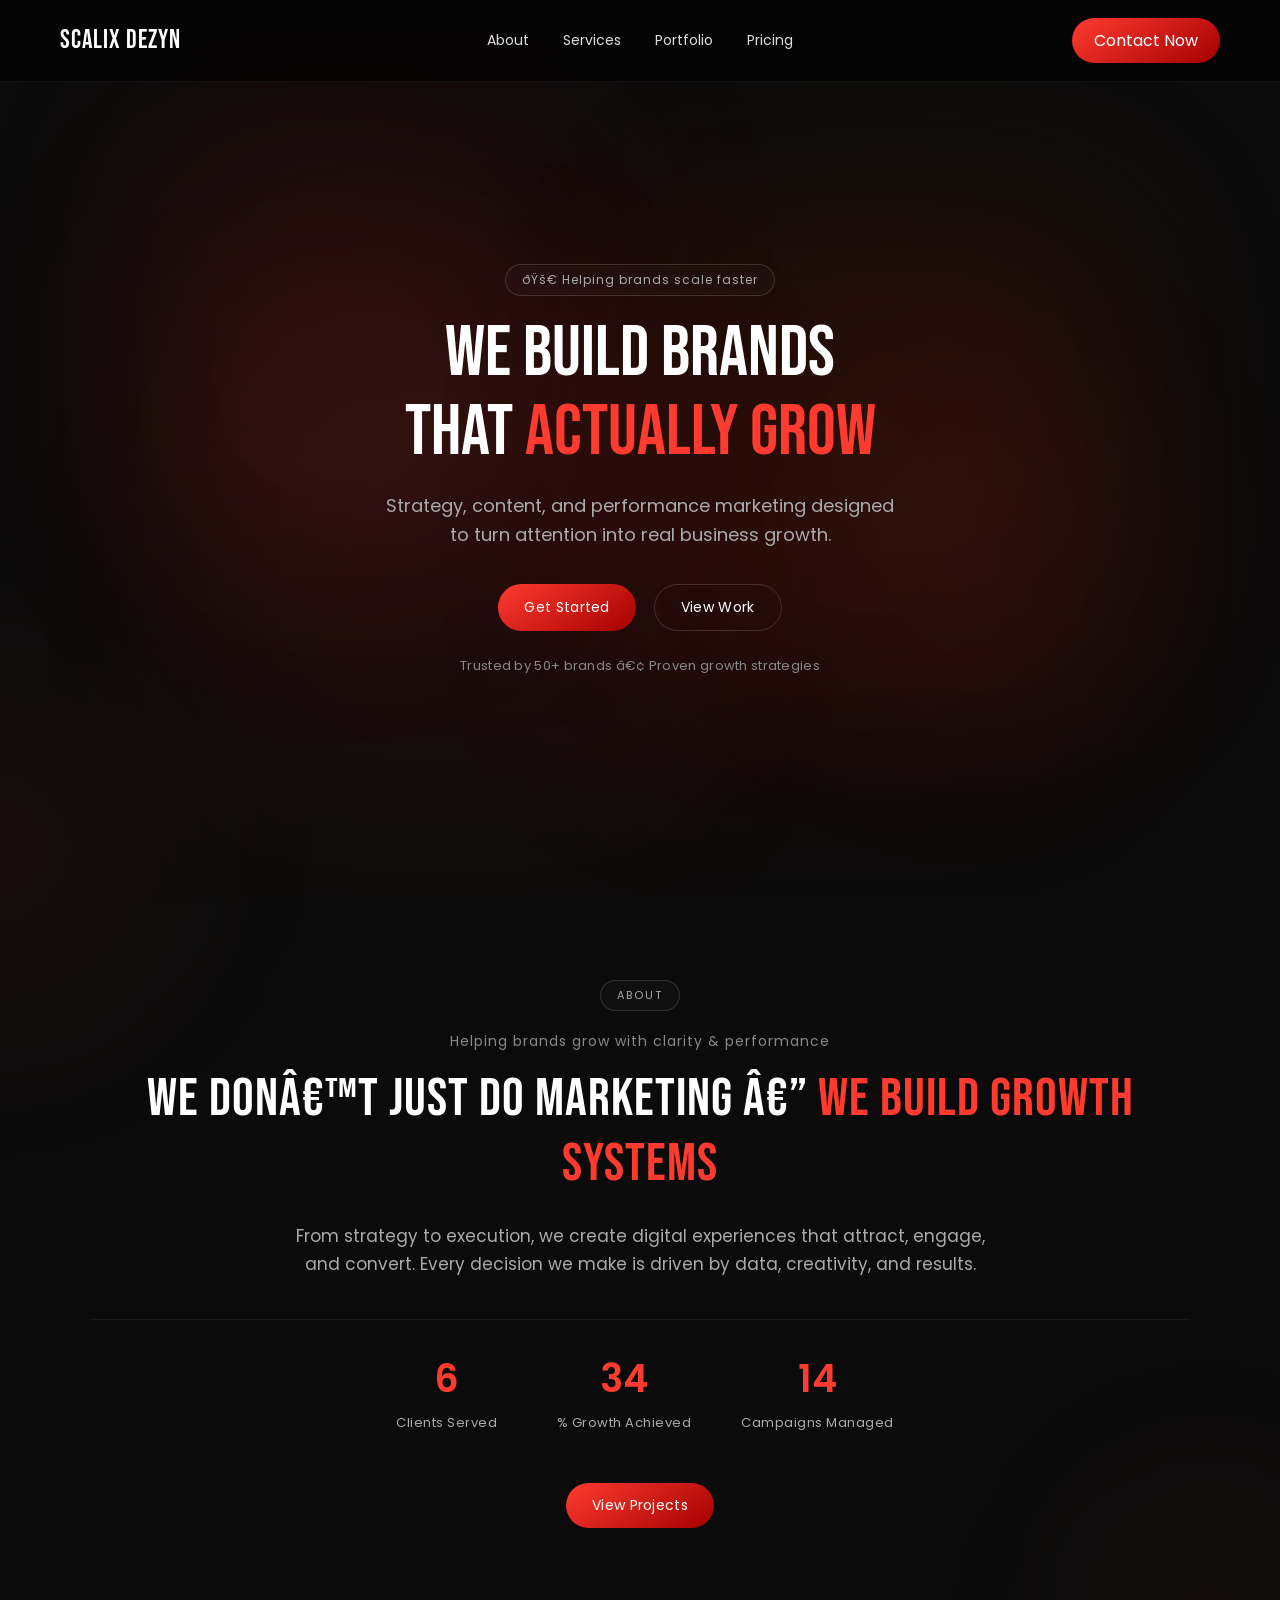
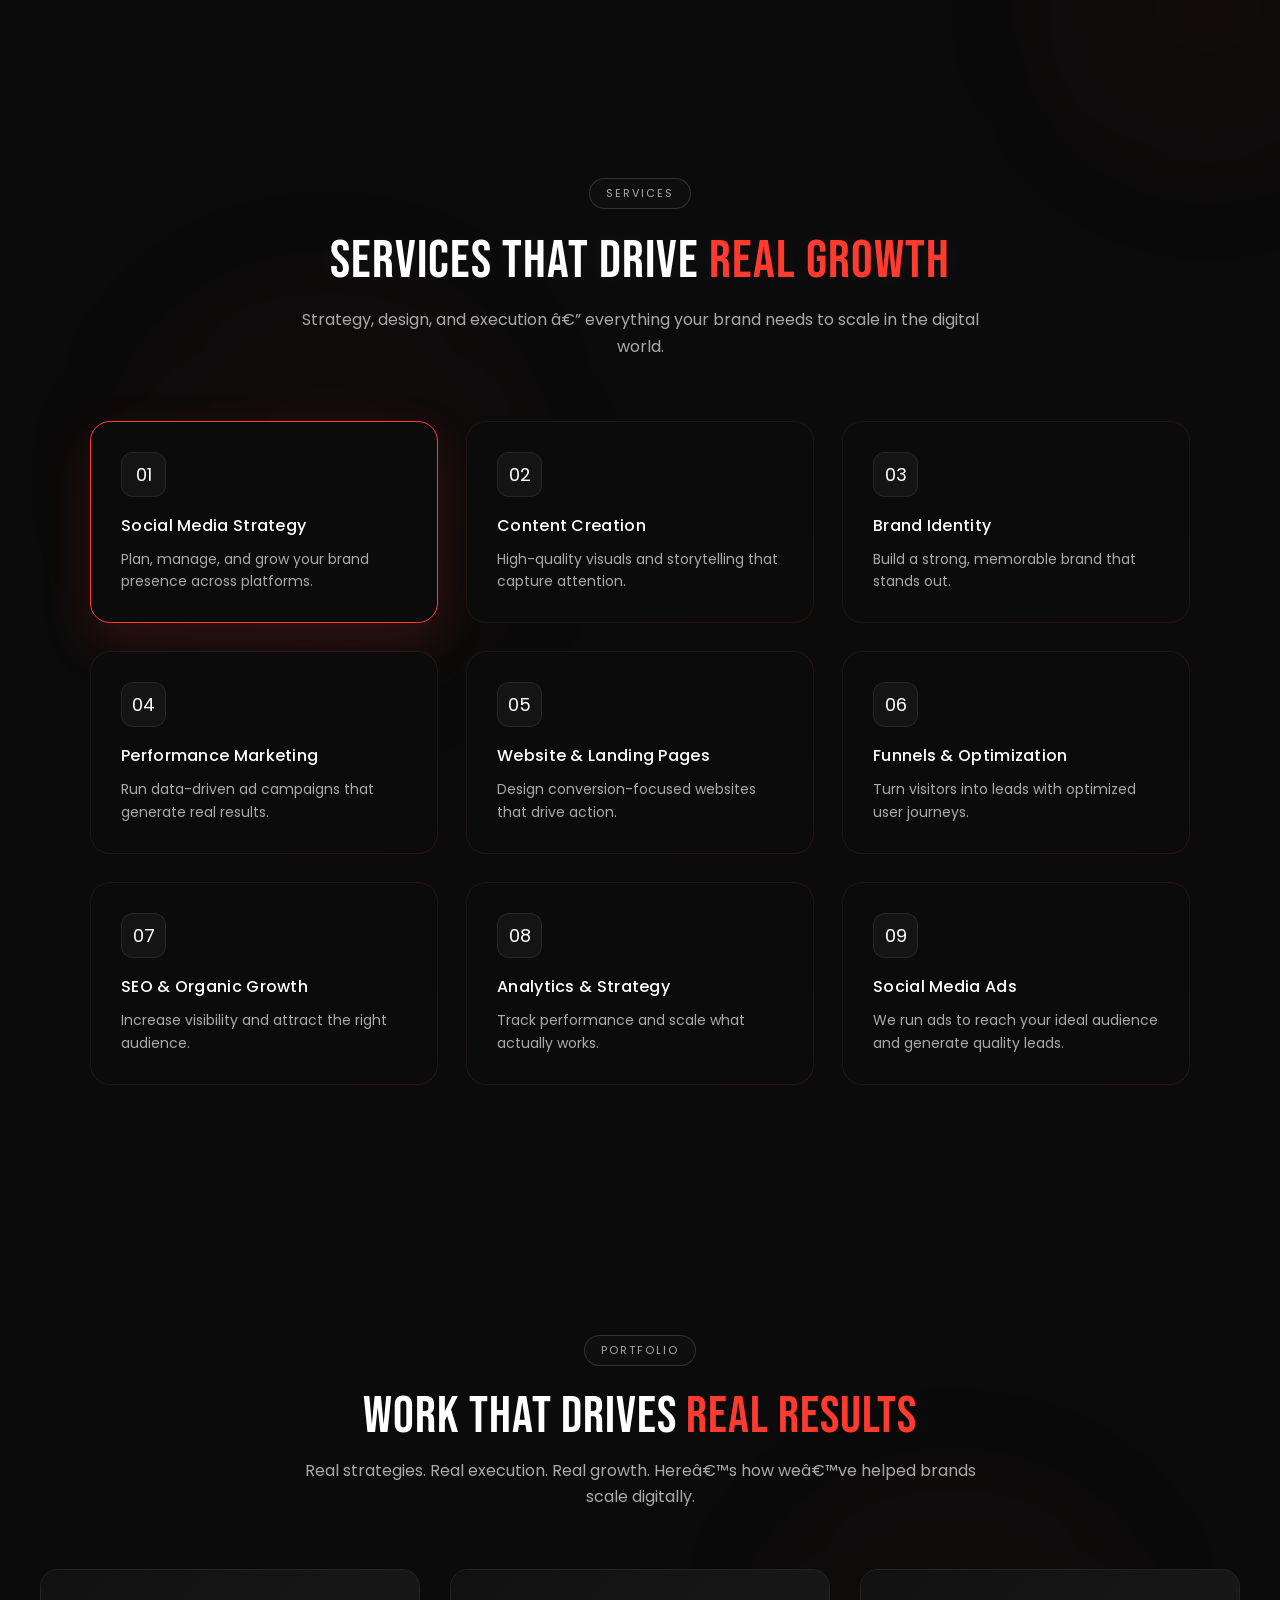
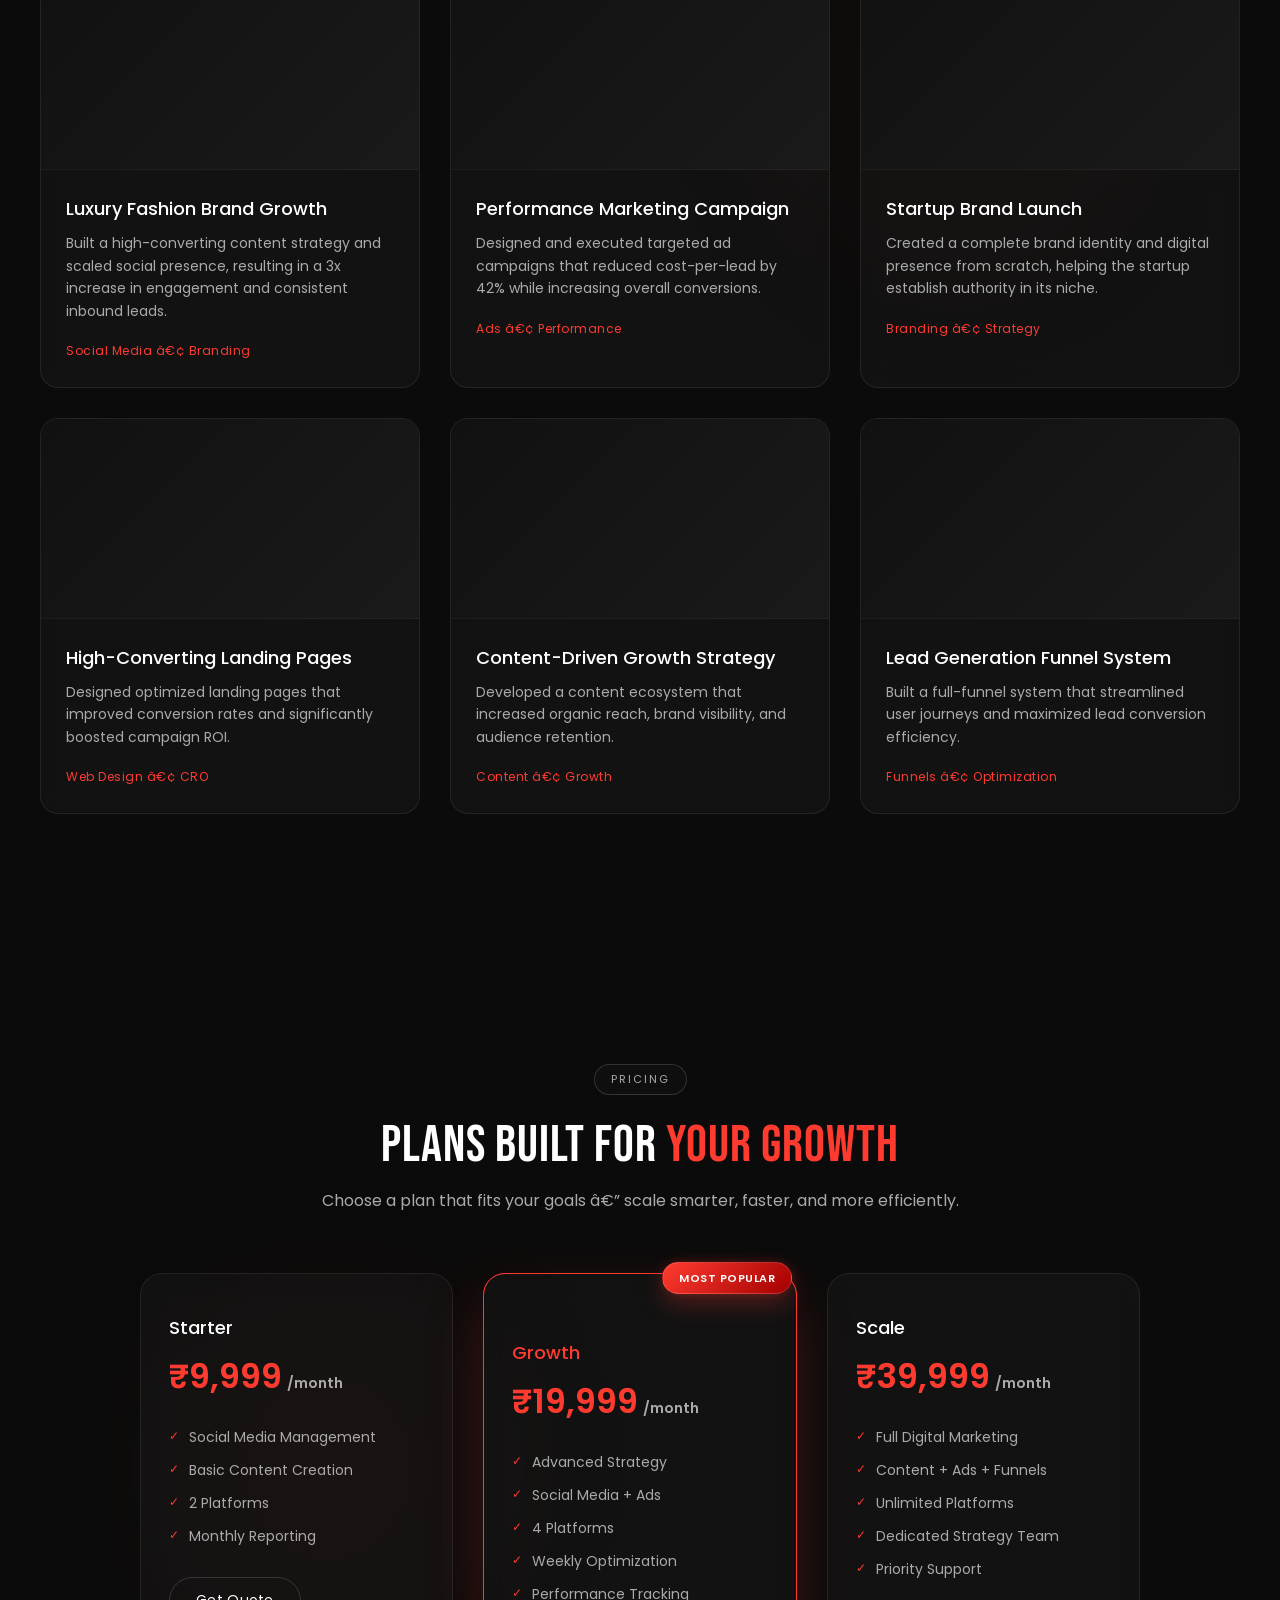
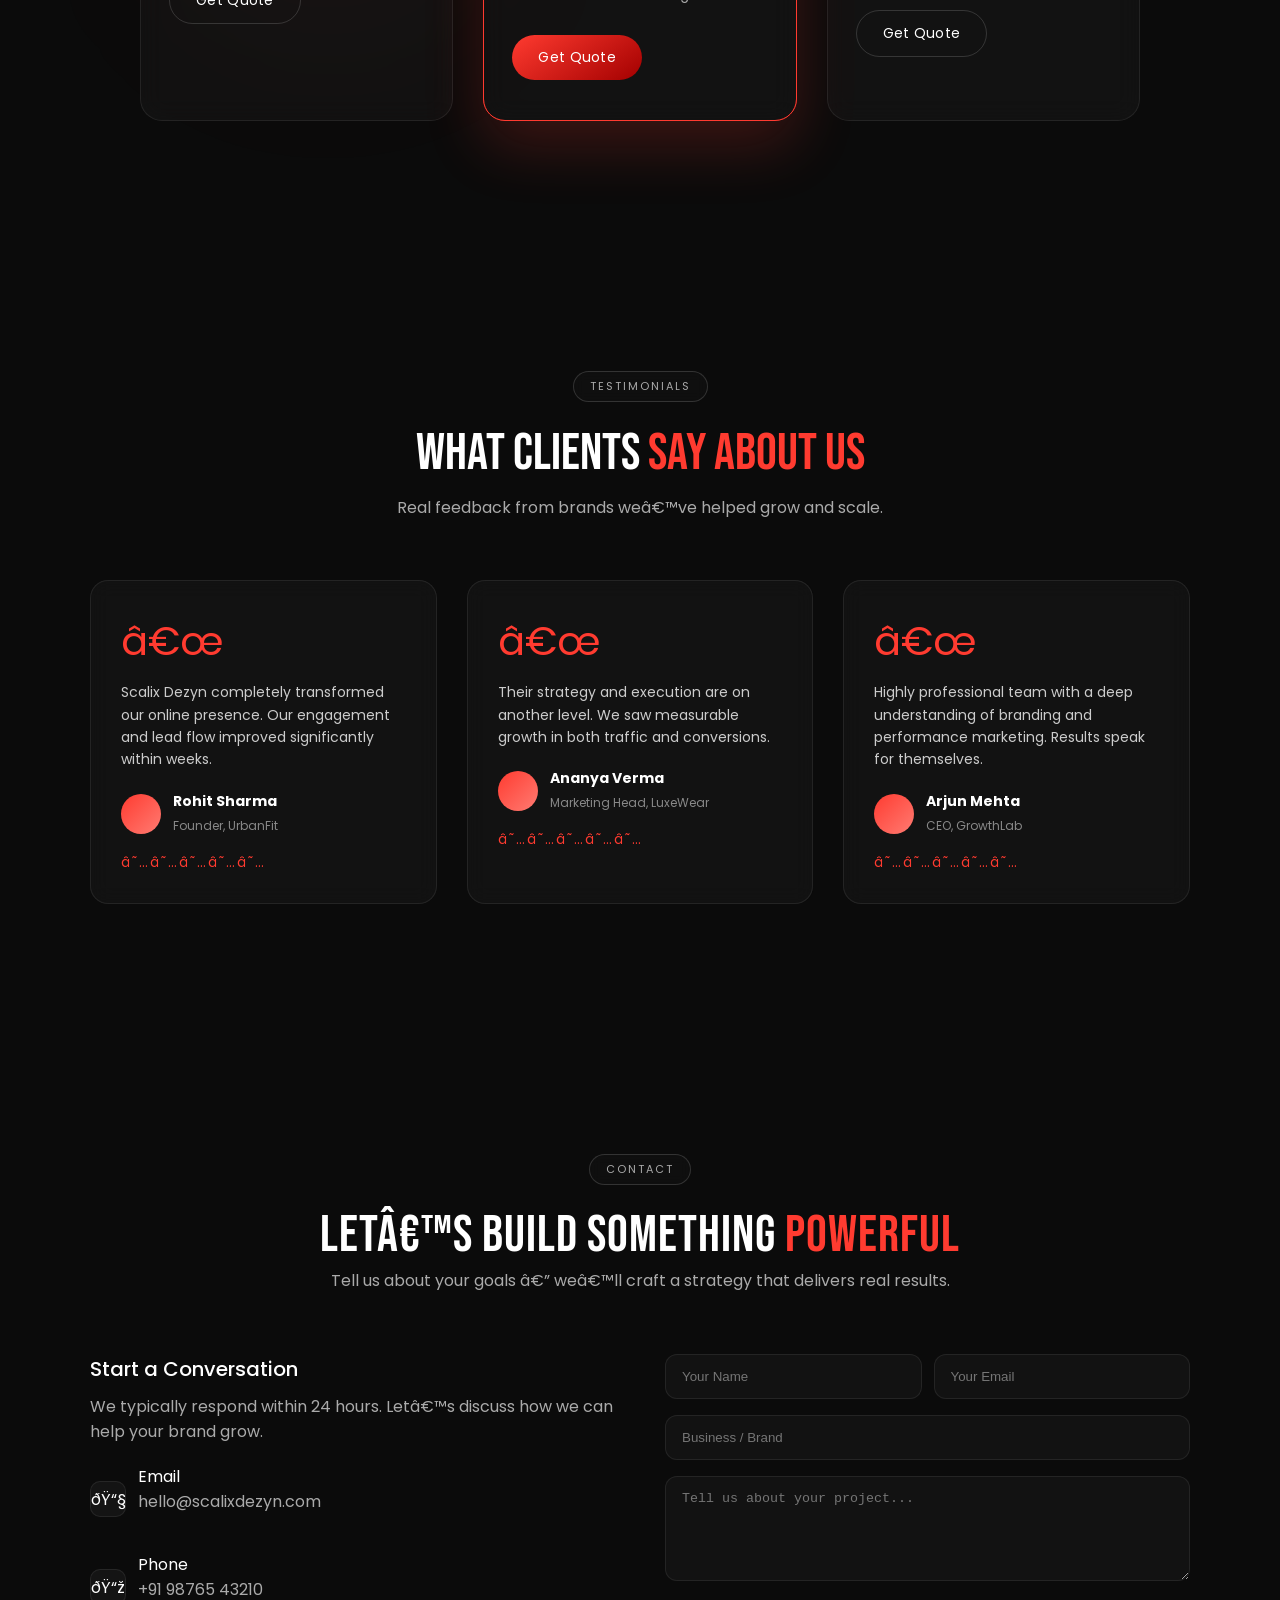
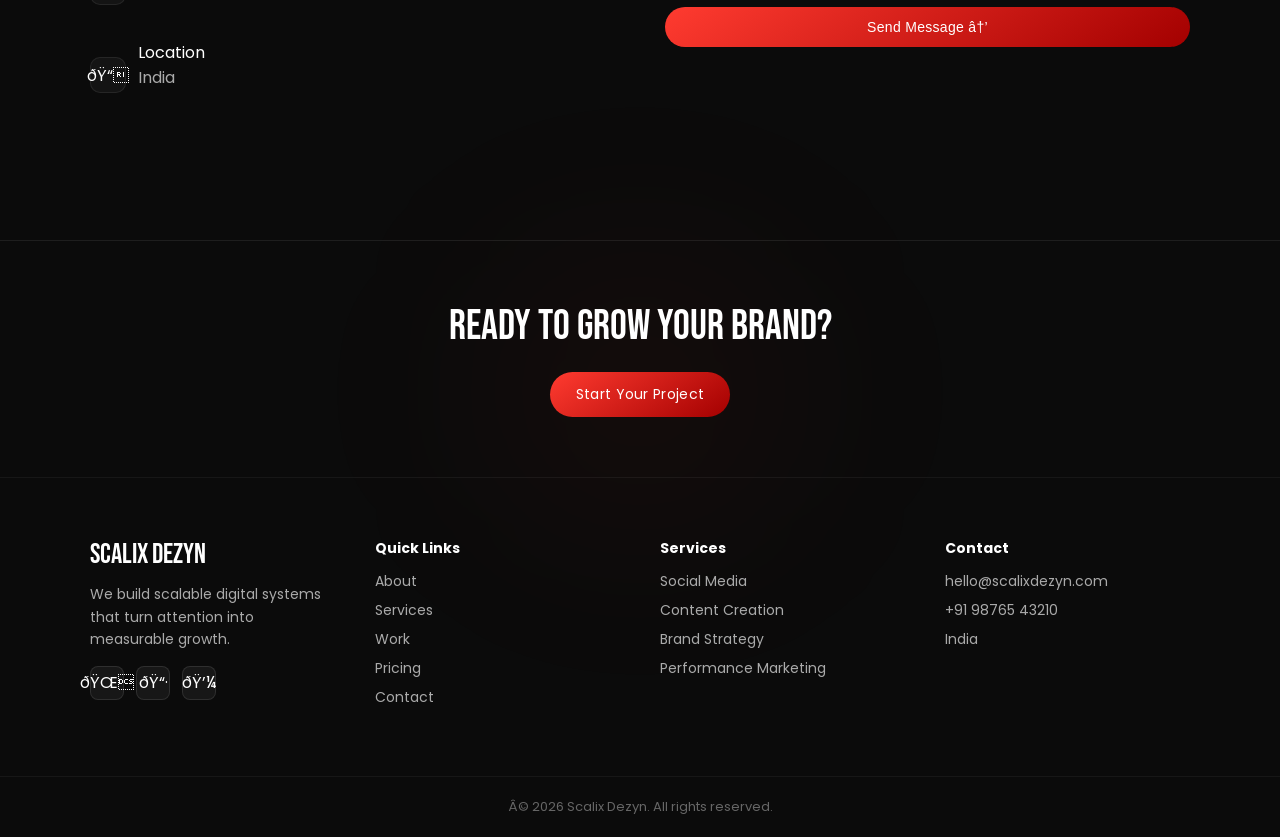
==== index.html @ 0f5ca6de "Add files via upload" ====
﻿<!DOCTYPE html>
<html>
<head>
 <meta charset="utf-8">
 <meta name="viewport" content="width=device-width, initial-scale=1">
 <link rel="stylesheet" type="text/css" href="css/style.css">
 <link rel="stylesheet" type="text/css" href="css/navbar.css">
 <link rel="stylesheet" type="text/css" href="css/hero.css">
 <link rel="stylesheet" type="text/css" href="css/about.css">
 <link rel="stylesheet" type="text/css" href="css/services.css">
 <link rel="stylesheet" type="text/css" href="css/portfolio.css">
 <link rel="stylesheet" type="text/css" href="css/pricing.css">
 <link rel="stylesheet" type="text/css" href="css/testimonial.css">
 <link rel="stylesheet" type="text/css" href="css/contact.css">
 <link rel="stylesheet" type="text/css" href="css/footer.css">
 <link rel="stylesheet" type="text/css" href="css/common.css">

 <link href="https://fonts.googleapis.com/css2?family=Bebas+Neue&family=Poppins:wght@300;500&display=swap" rel="stylesheet">  
 <title>Scalix Dezyn</title>
</head>

<script defer src="script.js"></script>
<body>

<!-- GLOBAL GLOW -->
<div class="bg-glow">
 <span></span>
 <span></span>
 <span></span>
 <span></span>
</div>

<!-- NAVBAR -->
<header class="navbar">
 <div class="logo"><a href="#home" class="logo">Scalix Dezyn</a></div>

 <nav class="nav-center">
  <a href="#about">About</a>
  <a href="#services">Services</a>
  <a href="#portfolio">Portfolio</a>
  <a href="#pricing">Pricing</a>
</nav>

<div class="nav-right">
  <a href="#contact" class="nav-btn">Contact Now</a>
  <div class="menu-toggle">
    <span></span>
    <span></span>
    <span></span>
  </div>
</div>
</header>

<!-- HERO-->
<section id="home" class="hero">

  <div class="hero-content">

    <!-- TOP LABEL -->
    <p class="hero-label">ðŸš€ Helping brands scale faster</p>

    <!-- MAIN HEADING -->
    <h1 class="reveal">
      We build brands <br>
      that <span class="highlight">actually grow</span>
    </h1>

    <!-- SUBTEXT -->
    <p class="hero-subtext reveal delay-1">
      Strategy, content, and performance marketing designed to turn
      attention into real business growth.
    </p>

    <!-- BUTTONS -->
    <div class="hero-buttons reveal delay-2">
      <a href="#contact" class="btn primary">Get Started</a>
      <a href="#portfolio" class="btn secondary">View Work</a>
    </div>

    <!-- TRUST LINE -->
    <div class="hero-trust reveal delay-3">
      Trusted by 50+ brands â€¢ Proven growth strategies
    </div>

  </div>

</section>

<!-- ABOUT -->
<section id="about" class="about">
  <div class="about-container">
    <p class="about-label reveal">ABOUT</p>
    <p class="about-tag reveal">Helping brands grow with clarity & performance</p>

    <h2 class="about-quote reveal">
      We donâ€™t just do marketing â€”  
      <span class="highlight">we build growth systems</span>
    </h2>

    <p class="about-subtext reveal delay-1">
      From strategy to execution, we create digital experiences that attract, engage, 
      and convert. Every decision we make is driven by data, creativity, and results.
    </p>

    <!-- STATS -->
    <div class="about-stats reveal delay-2">

      <div class="stat">
        <h3 class="counter" data-target="50">0</h3>
        <p>Clients Served</p>
      </div>

      <div class="stat">
        <h3 class="counter" data-target="300">0</h3>
        <p>% Growth Achieved</p>
      </div>

      <div class="stat">
        <h3 class="counter" data-target="120">0</h3>
        <p>Campaigns Managed</p>
      </div>

    </div>

    <a href="#contact" class="btn primary reveal delay-3">
      View Projects
    </a>

  </div>
</section>

<!-- SERVICES -->
<section id="services" class="services">

  <!-- LABEL -->
  <p class="services-label reveal">SERVICES</p>

  <!-- HEADER -->
  <div class="services-header reveal">
    <h2>
      Services that drive <span class="highlight">real growth</span>
    </h2>
    <p class="services-subtext">
      Strategy, design, and execution â€” everything your brand needs to scale in the digital world.
    </p>
  </div>

  <!-- SERVICES GRID -->
  <div class="services-container">

    <!-- CARD 1 -->
    <a href="sm_strategy.html" class="service-card reveal featured">
      <div class="service-icon">01</div>
      <h3>Social Media Strategy</h3>
      <p>Plan, manage, and grow your brand presence across platforms.</p>
    </a>

    <!-- CARD 2 -->
    <a href="content_creation.html" class="service-card reveal delay-1">
      <div class="service-icon">02</div>
      <h3>Content Creation</h3>
      <p>High-quality visuals and storytelling that capture attention.</p>
    </a>

    <!-- CARD 3 -->
    <a href="brand_identity.html" class="service-card reveal delay-2">
      <div class="service-icon">03</div>
      <h3>Brand Identity</h3>
      <p>Build a strong, memorable brand that stands out.</p>
    </a>

    <!-- CARD 4 -->
    <a href="performance_marketing.html" class="service-card reveal">
      <div class="service-icon">04</div>
      <h3>Performance Marketing</h3>
      <p>Run data-driven ad campaigns that generate real results.</p>
    </a>

    <!-- CARD 5 -->
    <a href="website_landing_pages.html" class="service-card reveal delay-1">
      <div class="service-icon">05</div>
      <h3>Website & Landing Pages</h3>
      <p>Design conversion-focused websites that drive action.</p>
    </a>

    <!-- CARD 6 -->
    <a href="funnels_optimization.html" class="service-card reveal delay-2">
      <div class="service-icon">06</div>
      <h3>Funnels & Optimization</h3>
      <p>Turn visitors into leads with optimized user journeys.</p>
    </a>

    <!-- CARD 7 -->
    <a href="seo_organic_growth.html" class="service-card reveal">
      <div class="service-icon">07</div>
      <h3>SEO & Organic Growth</h3>
      <p>Increase visibility and attract the right audience.</p>
    </a>

    <!-- CARD 8 -->
    <a href="analytics_strategy.html" class="service-card reveal delay-1">
      <div class="service-icon">08</div>
      <h3>Analytics & Strategy</h3>
      <p>Track performance and scale what actually works.</p>
    </a>

    <!-- CARD 9 -->
    <a href="social_media_ads.html" class="service-card reveal delay-2">
      <div class="service-icon">09</div>
      <h3>Social Media Ads</h3>
      <p>We run ads to reach your ideal audience and generate quality leads.</p>
    </a>

  </div>

</section>

<!-- PORTFOLIO / WORK -->
<section id="portfolio" class="portfolio">


 <!-- HEADER -->
 <p class="portfolio-label reveal">PORTFOLIO</p>

 <div class="portfolio-header reveal">
  <h2>
    Work that drives <span class="highlight">real results</span>
  </h2>
  <p class="portfolio-subtext">
    Real strategies. Real execution. Real growth.  
    Hereâ€™s how weâ€™ve helped brands scale digitally.
  </p>
</div>

<!-- PROJECTS -->
<div class="portfolio-container">

  <!-- PROJECT 1 -->
  <div class="portfolio-card reveal">
    <div class="portfolio-image"></div>
    <div class="portfolio-content">
      <h3>Luxury Fashion Brand Growth</h3>
      <p>
        Built a high-converting content strategy and scaled social presence,
        resulting in a 3x increase in engagement and consistent inbound leads.
      </p>
      <span class="portfolio-tag">Social Media â€¢ Branding</span>
    </div>
  </div>

  <!-- PROJECT 2 -->
  <div class="portfolio-card reveal">
    <div class="portfolio-image"></div>
    <div class="portfolio-content">
      <h3>Performance Marketing Campaign</h3>
      <p>
        Designed and executed targeted ad campaigns that reduced cost-per-lead
        by 42% while increasing overall conversions.
      </p>
      <span class="portfolio-tag">Ads â€¢ Performance</span>
    </div>
  </div>

  <!-- PROJECT 3 -->
  <div class="portfolio-card reveal">
    <div class="portfolio-image"></div>
    <div class="portfolio-content">
      <h3>Startup Brand Launch</h3>
      <p>
        Created a complete brand identity and digital presence from scratch,
        helping the startup establish authority in its niche.
      </p>
      <span class="portfolio-tag">Branding â€¢ Strategy</span>
    </div>
  </div>

  <!-- PROJECT 4 -->
  <div class="portfolio-card reveal">
    <div class="portfolio-image"></div>
    <div class="portfolio-content">
      <h3>High-Converting Landing Pages</h3>
      <p>
        Designed optimized landing pages that improved conversion rates
        and significantly boosted campaign ROI.
      </p>
      <span class="portfolio-tag">Web Design â€¢ CRO</span>
    </div>
  </div>

  <!-- PROJECT 5 -->
  <div class="portfolio-card reveal">
    <div class="portfolio-image"></div>
    <div class="portfolio-content">
      <h3>Content-Driven Growth Strategy</h3>
      <p>
        Developed a content ecosystem that increased organic reach,
        brand visibility, and audience retention.
      </p>
      <span class="portfolio-tag">Content â€¢ Growth</span>
    </div>
  </div>

  <!-- PROJECT 6 -->
  <div class="portfolio-card reveal">
    <div class="portfolio-image"></div>
    <div class="portfolio-content">
      <h3>Lead Generation Funnel System</h3>
      <p>
        Built a full-funnel system that streamlined user journeys
        and maximized lead conversion efficiency.
      </p>
      <span class="portfolio-tag">Funnels â€¢ Optimization</span>
    </div>
  </div>

</div>

</section>

<!-- PRICING -->
<section id="pricing" class="pricing">

  <!-- LABEL -->
  <p class="pricing-label reveal">PRICING</p>

  <!-- HEADER -->
  <div class="pricing-header reveal">
    <h2>
      Plans built for <span class="highlight">your growth</span>
    </h2>
    <p class="pricing-subtext">
      Choose a plan that fits your goals â€” scale smarter, faster, and more efficiently.
    </p>
  </div>

  <!-- PRICING CARDS -->
  <div class="pricing-container">

    <!-- STARTER -->
    <div class="pricing-card reveal">
      <h3>Starter</h3>
      <p class="price">₹9,999<span>/month</span></p>

      <ul class="features">
        <li>Social Media Management</li>
        <li>Basic Content Creation</li>
        <li>2 Platforms</li>
        <li>Monthly Reporting</li>
      </ul>

      <a href="quote_builder.html" class="btn secondary">Get Quote</a>
    </div>

    <!-- GROWTH (MAIN PLAN) -->
    <div class="pricing-card highlight reveal delay-1">
      <span class="badge">Most Popular</span>

      <h3>Growth</h3>
      <p class="price">₹19,999<span>/month</span></p>

      <ul class="features">
        <li>Advanced Strategy</li>
        <li>Social Media + Ads</li>
        <li>4 Platforms</li>
        <li>Weekly Optimization</li>
        <li>Performance Tracking</li>
      </ul>

      <a href="quote_builder.html" class="btn primary">Get Quote</a>
    </div>

    <!-- SCALE -->
    <div class="pricing-card reveal delay-1">
      <h3>Scale</h3>
      <p class="price">₹39,999<span>/month</span></p>

      <ul class="features">
        <li>Full Digital Marketing</li>
        <li>Content + Ads + Funnels</li>
        <li>Unlimited Platforms</li>
        <li>Dedicated Strategy Team</li>
        <li>Priority Support</li>
      </ul>

      <a href="quote_builder.html" class="btn secondary">Get Quote</a>
    </div>

  </div>

</section>


<!-- TESTIMONIALS -->
<section class="testimonials">

  <!-- LABEL -->
  <p class="testimonials-label reveal">TESTIMONIALS</p>

  <!-- HEADER -->
  <div class="testimonials-header reveal">
    <h2>
      What clients <span class="highlight">say about us</span>
    </h2>
    <p class="testimonials-subtext">
      Real feedback from brands weâ€™ve helped grow and scale.
    </p>
  </div>

  <!-- CARDS -->
  <div class="testimonials-container">

    <!-- CARD 1 -->
    <div class="testimonial-card reveal">
      <div class="quote">â€œ</div>

      <p class="testimonial-text">
        Scalix Dezyn completely transformed our online presence.
        Our engagement and lead flow improved significantly within weeks.
      </p>

      <div class="testimonial-footer">
        <div class="avatar"></div>
        <div>
          <h4>Rohit Sharma</h4>
          <span>Founder, UrbanFit</span>
        </div>
      </div>

      <div class="stars">â˜…â˜…â˜…â˜…â˜…</div>
    </div>

    <!-- CARD 2 -->
    <div class="testimonial-card reveal delay-1">
      <div class="quote">â€œ</div>

      <p class="testimonial-text">
        Their strategy and execution are on another level.
        We saw measurable growth in both traffic and conversions.
      </p>

      <div class="testimonial-footer">
        <div class="avatar"></div>
        <div>
          <h4>Ananya Verma</h4>
          <span>Marketing Head, LuxeWear</span>
        </div>
      </div>

      <div class="stars">â˜…â˜…â˜…â˜…â˜…</div>
    </div>

    <!-- CARD 3 -->
    <div class="testimonial-card reveal delay-2">
      <div class="quote">â€œ</div>

      <p class="testimonial-text">
        Highly professional team with a deep understanding of branding
        and performance marketing. Results speak for themselves.
      </p>

      <div class="testimonial-footer">
        <div class="avatar"></div>
        <div>
          <h4>Arjun Mehta</h4>
          <span>CEO, GrowthLab</span>
        </div>
      </div>

      <div class="stars">â˜…â˜…â˜…â˜…â˜…</div>
    </div>

  </div>

</section>


<!-- CONTACT -->
<section id="contact" class="contact">

  <!-- LABEL -->
  <p class="contact-label reveal">CONTACT</p>

  <!-- HEADER -->
  <div class="contact-header reveal">
    <h2>
      Letâ€™s build something <span class="highlight">powerful</span>
    </h2>
    <p class="contact-subtext">
      Tell us about your goals â€” weâ€™ll craft a strategy that delivers real results.
    </p>
  </div>

  <div class="contact-container">

    <!-- LEFT -->
    <div class="contact-info reveal">

      <h3>Start a Conversation</h3>

      <p>
        We typically respond within 24 hours. Letâ€™s discuss how we can help your brand grow.
      </p>

      <div class="contact-details">

        <div class="contact-item">
          <div class="contact-icon">ðŸ“§</div>
          <div>
            <span>Email</span>
            <p>hello@scalixdezyn.com</p>
          </div>
        </div>

        <div class="contact-item">
          <div class="contact-icon">ðŸ“ž</div>
          <div>
            <span>Phone</span>
            <p>+91 98765 43210</p>
          </div>
        </div>

        <div class="contact-item">
          <div class="contact-icon">ðŸ“</div>
          <div>
            <span>Location</span>
            <p>India</p>
          </div>
        </div>

      </div>

    </div>

    <!-- RIGHT FORM -->
    <form class="contact-form reveal delay-1">

      <div class="input-row">
        <input type="text" placeholder="Your Name" required>
        <input type="email" placeholder="Your Email" required>
      </div>

      <input type="text" placeholder="Business / Brand">

      <textarea placeholder="Tell us about your project..." rows="5"></textarea>

      <button type="submit" class="btn primary">
        Send Message â†’
      </button>

    </form>

  </div>

</section>



<!-- FOOTER -->
<footer class="footer">

  <!-- CTA STRIP -->
  <div class="footer-cta">
    <h2>Ready to grow your brand?</h2>
    <a href="#contact" class="btn primary">Start Your Project</a>
  </div>

  <div class="footer-container">

    <!-- BRAND -->
    <div class="footer-brand">
      <h3>Scalix Dezyn</h3>
      <p>
        We build scalable digital systems that turn attention into measurable growth.
      </p>

      <!-- SOCIAL -->
      <div class="footer-social">
        <a href="#">ðŸŒ</a>
        <a href="#">ðŸ“·</a>
        <a href="#">ðŸ’¼</a>
      </div>
    </div>

    <!-- LINKS -->
    <div class="footer-links">
      <h4>Quick Links</h4>
      <a href="#about">About</a>
      <a href="#services">Services</a>
      <a href="#portfolio">Work</a>
      <a href="#pricing">Pricing</a>
      <a href="#contact">Contact</a>
    </div>

    <!-- SERVICES -->
    <div class="footer-services">
      <h4>Services</h4>
      <p>Social Media</p>
      <p>Content Creation</p>
      <p>Brand Strategy</p>
      <p>Performance Marketing</p>
    </div>

    <!-- CONTACT -->
    <div class="footer-contact">
      <h4>Contact</h4>
      <p>hello@scalixdezyn.com</p>
      <p>+91 98765 43210</p>
      <p>India</p>
    </div>

  </div>

  <!-- BOTTOM -->
  <div class="footer-bottom">
    <p>Â© 2026 Scalix Dezyn. All rights reserved.</p>
  </div>

</footer>


</body>
</html>
---- css/style.css ----
/* ================= RESET ================= */
*{
  margin:0;
  padding:0;
  box-sizing:border-box;
}

html{
  scroll-behavior:smooth;
}

body{
  font-family:'Poppins',sans-serif;
  background:#0b0b0b;
  color:#fff;
  overflow-x:hidden;
}

/* ================= GLOBAL CONTAINER ================= */
.about-container,
.contact-container,
.why-container{
  max-width:1100px;
  margin:auto;
}

/* ================= GLOBAL LINKS ================= */
a{
  text-decoration:none;
  color:inherit;
}

/* ================= BUTTON SYSTEM ================= */
.btn{
  display:inline-flex;
  align-items:center;
  justify-content:center;

  padding:12px 26px;
  border-radius:30px;

  font-size:14px;
  letter-spacing:.3px;

  cursor:pointer;
  transition:.3s ease;

  text-decoration:none;
  border:none;
}

/* PRIMARY */
.btn.primary{
  background:linear-gradient(145deg,#ff3b30,#a30000);
  color:#fff;
}

.btn.primary:hover{
  transform:translateY(-3px);
  box-shadow:0 0 20px rgba(255,59,48,.4);
}

/* SECONDARY */
.btn.secondary{
  border:1px solid rgba(255,255,255,.15);
  color:#fff;
  background:transparent;
}

.btn.secondary:hover{
  border-color:#ff3b30;
  color:#ff3b30;
}

/* ================= SECTION SCROLL FIX ================= */
section{
  scroll-margin-top:100px; /* 🔥 FIX NAV OFFSET */
}

/* ================= GLOBAL HEADINGS ================= */
h1,h2,h3{
  font-weight:500;
}

.highlight{
  color:#ff3b30;
}

/* ================= REVEAL ================= */
.reveal{
  opacity:0;
  transform:translateY(40px);
  transition:.8s ease;
}

.reveal.active{
  opacity:1;
  transform:translateY(0);
}

/* STAGGER */
.reveal.delay-1{transition-delay:.2s}
.reveal.delay-2{transition-delay:.4s}
.reveal.delay-3{transition-delay:.6s}

/* ================= GLOBAL GLOW BACKGROUND ================= */
.bg-glow{
  position:fixed;
  inset:0;
  z-index:-1;
  pointer-events:none;
  overflow:hidden;
}

/* BLOBS */
.bg-glow span{
  position:absolute;
  width:500px;
  height:500px;

  background:#ff3b30;
  filter:blur(100px);
  opacity:0.06;

  animation:
    floatBlob linear infinite,
    morphBlob ease-in-out infinite;

  will-change:transform,border-radius;
}

/* COLORS */
.bg-glow span:nth-child(2){ background:#ff6a00; }
.bg-glow span:nth-child(3){ background:#ff3b30; }
.bg-glow span:nth-child(4){ background:#ff0000; }

/* SPEED */
.bg-glow span:nth-child(1){ animation-duration:40s,18s; }
.bg-glow span:nth-child(2){ animation-duration:55s,22s; }
.bg-glow span:nth-child(3){ animation-duration:65s,26s; }
.bg-glow span:nth-child(4){ animation-duration:75s,30s; }

/* POSITIONS */
.bg-glow span:nth-child(1){ top:10%; left:10%; }
.bg-glow span:nth-child(2){ top:20%; right:10%; }
.bg-glow span:nth-child(3){ bottom:10%; left:15%; }
.bg-glow span:nth-child(4){ bottom:15%; right:15%; }

/* ================= MOVEMENT ================= */
@keyframes floatBlob{
  0%{transform:translate(-20%,-10%) scale(1)}
  25%{transform:translate(60vw,-20vh) scale(1.2)}
  50%{transform:translate(80vw,60vh) scale(0.9)}
  75%{transform:translate(-30vw,70vh) scale(1.3)}
  100%{transform:translate(-20%,-10%) scale(1)}
}

/* ================= MORPH ================= */
@keyframes morphBlob{
  0%{border-radius:42% 58% 63% 37% / 40% 45% 55% 60%}
  25%{border-radius:58% 42% 35% 65% / 55% 30% 70% 45%}
  50%{border-radius:35% 65% 55% 45% / 30% 60% 40% 70%}
  75%{border-radius:60% 40% 45% 55% / 65% 35% 65% 35%}
  100%{border-radius:42% 58% 63% 37% / 40% 45% 55% 60%}
}
---- css/navbar.css ----
/* ================= NAVBAR ================= */
.navbar{
  position:fixed;
  top:0;
  width:100%;

  padding:18px 60px;

  display:grid;
  grid-template-columns:1fr auto 1fr;
  align-items:center;

  background:rgba(0,0,0,0.55);
  backdrop-filter:blur(14px);

  border-bottom:1px solid rgba(255,255,255,0.05);

  z-index:1000;
  transition:all .35s ease;
}

/* ================= SCROLLED ================= */
.navbar.scrolled{
  padding:12px 60px;

  background:rgba(0,0,0,0.85);
  backdrop-filter:blur(18px);

  border-bottom:1px solid rgba(255,255,255,0.08);

  box-shadow:0 10px 30px rgba(0,0,0,0.3);
}

/* ================= LOGO ================= */
.logo{
  font-family:'Bebas Neue',sans-serif;
  font-size:26px;
  color:#fff;
  letter-spacing:1px;

  transition:.3s;
}

.logo:hover{
  color:#ff3b30;
}

/* ================= NAV LINKS ================= */
.nav-center{
  display:flex;
  justify-content:center;
  gap:34px;
}

.nav-center a{
  position:relative;

  font-size:14px;
  color:#ddd;

  transition:.3s;
}

/* UNDERLINE EFFECT */
.nav-center a::after{
  content:"";
  position:absolute;
  left:0;
  bottom:-6px;

  width:0;
  height:2px;

  background:linear-gradient(90deg,#ff3b30,transparent);
  transition:.3s;
}

/* HOVER */
.nav-center a:hover{
  color:#fff;
  text-shadow:0 0 8px rgba(255,59,48,0.4);
}

.nav-center a:hover::after{
  width:100%;
}

/* ================= RIGHT SIDE ================= */
.nav-right{
  display:flex;
  justify-content:flex-end;
  align-items:center;
  gap:15px;
}

/* ================= CTA BUTTON ================= */
.nav-btn{
  padding:10px 22px;
  border-radius:30px;

  background:linear-gradient(145deg,#ff3b30,#a30000);
  color:#fff;

  position:relative;
  overflow:hidden;

  transition:.3s ease;
}

/* GLOW BACK */
.nav-btn::after{
  content:"";
  position:absolute;
  inset:0;

  background:radial-gradient(circle, rgba(255,59,48,0.4), transparent 70%);
  opacity:0;
  transition:.4s;
}

/* SHINE EFFECT */
.nav-btn::before{
  content:"";
  position:absolute;
  top:0;
  left:-75%;
  width:50%;
  height:100%;

  background:rgba(255,255,255,.25);
  transform:skewX(-25deg);
  transition:.5s;
}

.nav-btn:hover::before{
  left:125%;
}

.nav-btn:hover{
  transform:translateY(-2px);
}

.nav-btn:hover::after{
  opacity:.3;
}

/* ================= MENU TOGGLE ================= */
.menu-toggle{
  display:none;
  cursor:pointer;
  z-index:1200;
}

/* HAMBURGER LINES */
.menu-toggle span{
  display:block;
  width:22px;
  height:2px;
  background:#fff;
  margin:5px 0;
  transition:.3s;
}

.menu-toggle:hover span{
  background:#ff3b30;
}

/* ================= MOBILE ================= */
@media(max-width:768px){

  .navbar{
    padding:14px 20px;
    grid-template-columns:1fr auto;
  }

  .navbar.scrolled{
    padding:10px 20px;
  }

  .nav-center{
    position:absolute;
    top:65px;
    left:0;
    width:100%;

    display:flex;
    flex-direction:column;
    align-items:center;
    gap:22px;

    padding:30px 0;

    background:rgba(0,0,0,0.96);
    backdrop-filter:blur(16px);

    border-top:1px solid rgba(255,255,255,0.06);

    transform:translateY(-20px);
    opacity:0;
    pointer-events:none;

    transition:.35s ease;
  }

  .nav-center.active{
    transform:translateY(0);
    opacity:1;
    pointer-events:auto;
  }

  .nav-center a{
    font-size:15px;
  }

  .nav-btn{
    display:none;
  }

  .menu-toggle{
    display:block;
  }
}
---- css/hero.css ----
/* ================= HERO ================= */
.hero{
  position:relative;
  min-height:100vh;

  display:flex;
  align-items:center;
  justify-content:center;
  text-align:center;

  padding:140px 20px 100px;
  overflow:hidden;
}

/* MULTI LAYER GLOW */
.hero::before,
.hero::after{
  content:"";
  position:absolute;
  border-radius:50%;
  filter:blur(120px);
  z-index:0;
}

/* LEFT GLOW */
.hero::before{
  width:400px;
  height:400px;
  background:#ff3b30;
  opacity:.08;

  top:20%;
  left:10%;
}

/* RIGHT GLOW */
.hero::after{
  width:350px;
  height:350px;
  background:#ff3b30;
  opacity:.06;

  bottom:20%;
  right:10%;
}

/* CONTENT */
.hero-content{
  position:relative;
  z-index:2;
  max-width:750px;
}

/* LABEL */
.hero-label{
  display:inline-block;
  padding:6px 16px;
  border-radius:30px;

  font-size:12px;
  letter-spacing:1px;

  color:#aaa;
  border:1px solid rgba(255,255,255,.15);

  margin-bottom:18px;

  background:rgba(255,255,255,.02);
}

/* HEADING */
.hero-content h1{
  font-family:'Bebas Neue',sans-serif;
  font-size:72px;
  line-height:1.1;
  margin-bottom:20px;
}

/* SUBTEXT */
.hero-subtext{
  color:#aaa;
  font-size:18px;
  line-height:1.6;
  max-width:520px;
  margin:0 auto 35px;
}

/* BUTTONS */
.hero-buttons{
  display:flex;
  justify-content:center;
  gap:18px;
  flex-wrap:wrap;
}

/* TRUST LINE */
.hero-trust{
  margin-top:25px;
  font-size:13px;
  color:#888;
  letter-spacing:.3px;
}

/* BUTTON STYLES KEEP SAME */

/* MOBILE */
@media(max-width:768px){

  .hero{
    padding:120px 20px 80px;
  }

  .hero-content h1{
    font-size:42px;
  }

  .hero-subtext{
    font-size:16px;
  }

  .hero-buttons{
    flex-direction:column;
  }
}
---- css/about.css ----
/* ================= ABOUT ================= */
.about{
  position:relative;
  padding:140px 20px 120px;
  text-align:center;

  margin-top:-60px;
  border-radius:40px 40px 0 0;
}


/* TAG LINE */
.about-tag{
  font-size:14px;
  color:#888;
  letter-spacing:1px;
  margin-bottom:15px;
}

/* HEADING */
.about-quote{
  font-family:'Bebas Neue',sans-serif;
  font-size:54px;
  line-height:1.2;
  margin-bottom:25px;
  letter-spacing:1px;
}

/* HIGHLIGHT */
.highlight{
  color:#ff3b30;
}

/* SUBTEXT */
.about-subtext{
  font-size:17px;
  color:#aaa;
  line-height:1.7;
  max-width:700px;
  margin:0 auto 20px;
}

/* ================= STATS ================= */
.about-stats{
  display:flex;
  justify-content:center;
  gap:50px;
  margin-top:40px;
  margin-bottom:40px;
  flex-wrap:wrap;

  border-top:1px solid rgba(255,255,255,0.06);
  padding-top:30px;
}

/* INDIVIDUAL STAT */
.stat{
  text-align:center;
  min-width:120px;
}

/* NUMBER */
.stat h3{
  font-size:38px;
  font-weight:600;
  color:#ff3b30;
  margin-bottom:6px;
}

/* LABEL */
.stat p{
  font-size:13px;
  color:#aaa;
  letter-spacing:.5px;
}

/* BUTTON SPACING */
.about .btn{
  margin-top:10px;
}

/* ================= AMBIENT GLOW ================= */
.about::before{
  content:"";
  position:absolute;
  top:-30%;
  left:-20%;
  width:500px;
  height:500px;
  background:radial-gradient(circle, rgba(255,59,48,0.08), transparent 70%);
  filter:blur(80px);
  z-index:0;
}

.about::after{
  content:"";
  position:absolute;
  bottom:-20%;
  right:-10%;
  width:400px;
  height:400px;
  background:radial-gradient(circle, rgba(255,59,48,0.05), transparent 70%);
  filter:blur(80px);
  z-index:0;
}

/* ================= MOBILE ================= */
@media(max-width:768px){

  .about{
    padding:110px 20px 90px;
    margin-top:-40px;
  }

  .about-quote{
    font-size:36px;
  }

  .about-subtext{
    font-size:15px;
  }

  .about-stats{
    gap:30px;
  }

  .stat h3{
    font-size:28px;
  }
}
---- css/services.css ----
/* ================= SERVICES ================= */
.services{
  position:relative;
  padding:130px 20px;
  text-align:center;
  z-index:1;
}

/* BACKGROUND GLOW */
.services::before{
  content:"";
  position:absolute;
  top:20%;
  left:10%;
  width:400px;
  height:400px;

  background:radial-gradient(circle, rgba(255,59,48,0.08), transparent 70%);
  filter:blur(100px);
  z-index:0;
}

/* ================= HEADER ================= */
.services h2{
  margin-bottom:12px;
}

/* ================= GRID ================= */
.services-container{
  display:grid;
  grid-template-columns:repeat(auto-fit, minmax(260px,1fr));
  gap:28px;

  max-width:1100px;
  margin:0 auto;
  position:relative;
  z-index:2;
}

/* ================= CARD ================= */
.service-card{
  position:relative;

  padding:30px;
  border-radius:20px;

  border:1px solid transparent;

  background:
    linear-gradient(#0b0b0b, #0b0b0b) padding-box,
    linear-gradient(
      120deg,
      rgba(255,255,255,0.06),
      rgba(255,59,48,0.15)
    ) border-box;

  backdrop-filter:blur(10px);

  text-align:left;

  transition:all .35s ease;
  cursor:pointer;

  overflow:hidden;

  transform-style:preserve-3d;
}

/* INNER GLOW */
.service-card::before{
  content:"";
  position:absolute;
  inset:0;

  background:radial-gradient(
    circle at center,
    rgba(255,59,48,0.12),
    transparent 70%
  );

  opacity:0;
  transition:.4s;
}

/* LIGHT SWEEP */
.service-card::after{
  content:"";
  position:absolute;
  inset:0;

  background:linear-gradient(
    120deg,
    transparent,
    rgba(255,255,255,0.05),
    transparent
  );

  opacity:0;
  transition:.4s;
}

/* ================= ICON ================= */
.service-icon{
  width:45px;
  height:45px;

  display:flex;
  align-items:center;
  justify-content:center;

  border-radius:12px;

  background:rgba(255,255,255,0.04);
  border:1px solid rgba(255,255,255,0.08);

  font-size:18px;

  margin-bottom:16px;

  transition:.3s ease;
}

/* ================= TEXT ================= */
.service-card h3,
.service-card p{
  position:relative;
  z-index:2;
}

.service-card h3{
  font-size:16px;
  margin-bottom:10px;
  font-weight:500;
  letter-spacing:.3px;
}

.service-card p{
  font-size:14px;
  color:#aaa;
  line-height:1.6;
}

/* ================= FEATURED ================= */
.service-card.featured{
  border-color:#ff3b30;
  transform:scale(1.04);

  box-shadow:
    0 20px 50px rgba(255,59,48,0.15);
}

/* ================= HOVER ================= */
.service-card:hover{
  transform:
    translateY(-12px)
    scale(1.03);

  border-color:#ff3b30;

  box-shadow:
    0 20px 50px rgba(255,59,48,0.15),
    0 0 60px rgba(255,59,48,0.08);
}

.service-card:hover::before{
  opacity:1;
}

.service-card:hover::after{
  opacity:1;
}

/* ICON HOVER */
.service-card:hover .service-icon{
  background:rgba(255,59,48,0.15);
  border-color:#ff3b30;

  box-shadow:0 0 20px rgba(255,59,48,0.25);
}

/* ================= REVEAL ================= */
.reveal{
  opacity:0;
  transform:translateY(40px);
  transition:.8s ease;
}

.reveal.active{
  opacity:1;
  transform:translateY(0);
}

/* ================= MOBILE ================= */
@media(max-width:768px){

  .services{
    padding:110px 20px;
  }

  .service-card{
    padding:24px;
  }
}
---- css/portfolio.css ----
/* ================= PORTFOLIO ================= */
.portfolio{
  position:relative;
  padding:120px 20px;
  text-align:center;
  z-index:1;
}

/* BACKGROUND GLOW */
.portfolio::before{
  content:"";
  position:absolute;
  top:20%;
  right:10%;
  width:400px;
  height:400px;

  background:radial-gradient(circle, rgba(255,59,48,0.08), transparent 70%);
  filter:blur(100px);
  z-index:0;
}

/* ================= LABEL ================= */
.portfolio-label{
  display:inline-block;
  padding:6px 16px;
  border:1px solid rgba(255,255,255,0.15);
  border-radius:30px;

  font-size:11px;
  letter-spacing:2px;
  color:#aaa;

  margin-bottom:20px;

  background:rgba(255,255,255,0.02);
  backdrop-filter:blur(6px);
}

/* ================= HEADER ================= */
.portfolio-header{
  max-width:700px;
  margin:0 auto 60px;
}

.portfolio h2{
  font-family:'Bebas Neue',sans-serif;
  font-size:52px;
  letter-spacing:1px;
  margin-bottom:10px;
  line-height:1.2;
}

.portfolio-subtext{
  color:#aaa;
  font-size:16px;
  line-height:1.6;
}

/* ================= GRID ================= */
.portfolio-container{
  display:grid;
  grid-template-columns:repeat(auto-fit, minmax(300px,1fr));
  gap:30px;

  max-width:1200px;
  margin:0 auto;
  position:relative;
  z-index:2;
}

/* ================= CARD ================= */
.portfolio-card{
  position:relative;
  overflow:hidden;

  border-radius:18px;

  background:rgba(255,255,255,.03);
  border:1px solid rgba(255,255,255,.08);
  backdrop-filter:blur(10px);

  text-align:left;

  transition:all .4s ease;
  cursor:pointer;
}

/* ================= IMAGE ================= */
.portfolio-image{
  height:200px;
  width:100%;

  background:linear-gradient(135deg, #111, #1a1a1a);
  border-bottom:1px solid rgba(255,255,255,.05);

  position:relative;
  overflow:hidden;
}

/* IMAGE ZOOM EFFECT */
.portfolio-image::before{
  content:"";
  position:absolute;
  inset:0;

  background:linear-gradient(135deg, #111, #1a1a1a);
  transition:transform .6s ease;
}

/* GLOW OVERLAY */
.portfolio-image::after{
  content:"";
  position:absolute;
  inset:0;

  background:radial-gradient(circle at center, rgba(255,59,48,.2), transparent 70%);
  opacity:0;
  transition:.4s;
}

/* ================= CONTENT ================= */
.portfolio-content{
  padding:25px;
  transform:translateY(0);
  transition:.4s ease;
}

.portfolio-content h3{
  font-size:18px;
  margin-bottom:10px;
}

.portfolio-content p{
  font-size:14px;
  color:#aaa;
  line-height:1.6;
  margin-bottom:15px;
}

/* TAG */
.portfolio-tag{
  font-size:12px;
  color:#ff3b30;
  letter-spacing:.5px;
}

/* ================= HOVER ================= */
.portfolio-card:hover{
  transform:translateY(-12px) scale(1.02);
  border-color:#ff3b30;

  box-shadow:
    0 20px 50px rgba(255,59,48,.15),
    0 0 60px rgba(255,59,48,.08);
}

/* IMAGE ZOOM */
.portfolio-card:hover .portfolio-image::before{
  transform:scale(1.1);
}

/* GLOW */
.portfolio-card:hover .portfolio-image::after{
  opacity:1;
}

/* CONTENT LIFT */
.portfolio-card:hover .portfolio-content{
  transform:translateY(-5px);
}

/* ================= REVEAL ================= */
.reveal{
  opacity:0;
  transform:translateY(40px);
  transition:.8s ease;
}

.reveal.active{
  opacity:1;
  transform:translateY(0);
}

/* ================= MOBILE ================= */
@media(max-width:768px){

  .portfolio{
    padding:100px 20px;
  }

  .portfolio h2{
    font-size:36px;
  }

  .portfolio-image{
    height:180px;
  }
}
---- css/pricing.css ----
/* ================= PRICING ================= */
.pricing{
  position:relative;
  padding:130px 20px;
  text-align:center;
  z-index:1;
}

/* BACKGROUND GLOW */
.pricing::before{
  content:"";
  position:absolute;
  bottom:20%;
  left:10%;
  width:400px;
  height:400px;

  background:radial-gradient(circle, rgba(255,59,48,0.08), transparent 70%);
  filter:blur(100px);
  z-index:0;
}

/* ================= LABEL ================= */
.pricing-label{
  display:inline-block;
  padding:6px 16px;
  border:1px solid rgba(255,255,255,0.15);
  border-radius:30px;

  font-size:11px;
  letter-spacing:2px;
  color:#aaa;

  margin-bottom:20px;

  background:rgba(255,255,255,0.02);
  backdrop-filter:blur(6px);
}

/* ================= HEADER ================= */
.pricing-header{
  max-width:700px;
  margin:0 auto 60px;
}

.pricing h2{
  font-family:'Bebas Neue',sans-serif;
  font-size:52px;
  letter-spacing:1px;
  margin-bottom:10px;
  line-height:1.2;
}

.pricing-subtext{
  color:#aaa;
  font-size:16px;
  line-height:1.6;
}

/* ================= GRID ================= */
.pricing-container{
  display:grid;
  grid-template-columns:repeat(auto-fit, minmax(280px,1fr));
  gap:30px;

  max-width:1000px;
  margin:0 auto;

  align-items:stretch; /* 🔥 FIX */
  position:relative;
  z-index:2;
}

/* ================= CARD ================= */
.pricing-card{
  position:relative;
  padding:40px 28px;
  border-radius:22px;

  background:rgba(255,255,255,.03);
  border:1px solid rgba(255,255,255,.08);
  backdrop-filter:blur(12px);

  text-align:left;

  transition:all .35s ease;
  cursor:pointer;

  overflow:visible; /* ✅ FIX */
}


/* INNER GLOW */
.pricing-card::before{
  content:"";
  position:absolute;
  inset:-20%; /* 🔥 expand beyond card */
  mix-blend-mode:screen;
  background:radial-gradient(
    circle at top left,
    rgba(255,59,48,0.12),
    transparent 80%
  );

  filter:blur(40px); /* 🔥 smooth edges */

  opacity:0;
  transition:.4s ease;
}

/* TITLE */
.pricing-card h3{
  font-size:18px;
  margin-bottom:10px;
}

/* PRICE */
.price{
  font-size:34px;
  font-weight:600;
  margin-bottom:25px;
  color:#ff3b30;
}

.price span{
  font-size:14px;
  color:#aaa;
  margin-left:5px;
}

/* FEATURES */
.features{
  list-style:none;
  padding:0;
  margin-bottom:30px;
}

.features li{
  font-size:14px;
  color:#aaa;
  margin-bottom:12px;
  position:relative;
  padding-left:20px;
}

.features li::before{
  content:"✓";
  position:absolute;
  left:0;
  color:#ff3b30;
  font-size:12px;
}

/* BUTTON ALIGN */
.pricing-card .btn{
  margin-top:auto;
  position:relative;
  z-index:3;
  pointer-events:auto;
}

/* ================= HOVER ================= */
.pricing-card:hover{
  transform:translateY(-10px);
  border-color:#ff3b30;

  box-shadow:
    0 20px 50px rgba(255,59,48,.15),
    0 0 40px rgba(255,59,48,.08);
}

.pricing-card:hover::before{
   opacity:0.6; /* instead of 1 */
}

/* ================= HIGHLIGHT ================= */
.pricing-card.highlight{
  border-color:#ff3b30;

  /* ❌ NO SCALE (fixes layout) */
  transform:none;

  box-shadow:
    0 25px 60px rgba(255,59,48,.2);
}

/* EXTRA BORDER GLOW */
.pricing-card.highlight::after{
  content:"";
  position:absolute;
  inset:-1px;

  border-radius:22px;
  border:1px solid rgba(255,59,48,0.4);

  pointer-events:none;
}

/* ================= BADGE (REFINED ORIGINAL STYLE) ================= */
.badge{
  position:absolute;
  top:-50px;
  left:150px;

  background:linear-gradient(135deg,#ff3b30,#a30000);
  color:#fff;

  font-size:11px;
  font-weight:600;
  letter-spacing:.5px;
  text-transform:uppercase;

  padding:7px 16px;
  border-radius:30px;

  border:1px solid rgba(255,255,255,.15);

  box-shadow:
    0 10px 25px rgba(255,59,48,.25),
    0 0 10px rgba(255,59,48,.2);

  z-index:5;

  transition:.3s ease;
}

/* HOVER ENHANCEMENT */
.pricing-card:hover .badge{
  transform:translateY(-2px);
  box-shadow:
    0 15px 30px rgba(255,59,48,.35),
    0 0 15px rgba(255,59,48,.25);
}

/* ensure links remain clickable above visual overlays */
.pricing-card > *{
  position:relative;
  z-index:2;
}

.pricing-card::before{
  pointer-events:none;
  z-index:1;
}

.pricing-card.highlight::after{
  z-index:1;
}

/* ================= MOBILE ================= */
@media(max-width:768px){

  .pricing{
    padding:110px 20px;
  }

  .pricing h2{
    font-size:36px;
  }

  .pricing-card{
    padding:28px 22px;
  }

  .price{
    font-size:28px;
  }

  .badge{
    top:1px;
    right:10px;
    transform:translateX(0);
    font-size:10px;
    padding:7px 12px;
  }
}
---- css/testimonial.css ----
/* ================= TESTIMONIALS ================= */
.testimonials{
  position:relative;
  padding:120px 20px;
  text-align:center;
}

/* LABEL */
.testimonials-label{
  display:inline-block;
  padding:6px 16px;
  border:1px solid rgba(255,255,255,0.15);
  border-radius:30px;

  font-size:11px;
  letter-spacing:2px;
  color:#aaa;

  margin-bottom:20px;

  background:rgba(255,255,255,0.02);
  backdrop-filter:blur(6px);
}

/* HEADER */
.testimonials-header{
  max-width:700px;
  margin:0 auto 60px;
}

.testimonials h2{
  font-family:'Bebas Neue',sans-serif;
  font-size:52px;
  margin-bottom:10px;
}

.testimonials-subtext{
  color:#aaa;
  font-size:16px;
}

/* GRID */
.testimonials-container{
  display:grid;
  grid-template-columns:repeat(auto-fit, minmax(280px,1fr));
  gap:30px;
  max-width:1100px;
  margin:0 auto;
}

/* CARD */
.testimonial-card{
  position:relative;
  padding:30px;
  border-radius:18px;

  background:rgba(255,255,255,.03);
  border:1px solid rgba(255,255,255,.08);
  backdrop-filter:blur(10px);

  text-align:left;

  transition:.4s ease;
  overflow:hidden;
}

/* SOFT GLOW FIX */
.testimonial-card::before{
  content:"";
  position:absolute;
  inset:-20%;

  background:radial-gradient(
    circle at top left,
    rgba(255,59,48,.12),
    transparent 80%
  );

  filter:blur(40px);
  opacity:0;
  transition:.4s;
}

/* QUOTE */
.quote{
  font-size:40px;
  color:#ff3b30;
  margin-bottom:10px;
}

/* TEXT */
.testimonial-text{
  font-size:14px;
  color:#ccc;
  line-height:1.6;
  margin-bottom:20px;
}

/* FOOTER */
.testimonial-footer{
  display:flex;
  align-items:center;
  gap:12px;
}

/* AVATAR */
.avatar{
  width:40px;
  height:40px;
  border-radius:50%;
  background:linear-gradient(135deg,#ff3b30,#ff7b72);
}

/* NAME */
.testimonial-card h4{
  font-size:14px;
}

/* ROLE */
.testimonial-card span{
  font-size:12px;
  color:#888;
}

/* STARS */
.stars{
  margin-top:15px;
  font-size:14px;
  color:#ff3b30;
  letter-spacing:2px;
}

/* HOVER */
.testimonial-card:hover{
  transform:translateY(-10px);
  border-color:#ff3b30;

  box-shadow:
    0 20px 50px rgba(255,59,48,.15),
    0 0 40px rgba(255,59,48,.08);
}

.testimonial-card:hover::before{
  opacity:.6;
}

/* MOBILE */
@media(max-width:768px){
  .testimonials h2{
    font-size:36px;
  }
}
---- css/contact.css ----
/* ================= CONTACT ================= */
.contact{
  position:relative;
  padding:130px 20px;
}

/* HEADER */
.contact h2{
  line-height:1.2;
}

/* LAYOUT */
.contact-container{
  display:grid;
  grid-template-columns:1fr 1fr;
  gap:50px;

  max-width:1100px;
  margin:0 auto;
}

/* DETAILS */
.contact-details{
  display:flex;
  flex-direction:column;
  gap:18px;
}

.contact-item{
  display:flex;
  align-items:center;
  gap:12px;
}

/* FORM */
.contact-form{
  display:flex;
  flex-direction:column;
  gap:16px;
}

/* INPUT ROW */
.input-row{
  display:flex;
  gap:12px;
}

.input-row input{
  flex:1;
}

/* INPUTS */
.contact-form input,
.contact-form textarea{
  width:100%;
  padding:14px 16px;

  border-radius:12px;
  border:1px solid rgba(255,255,255,.08);

  background:rgba(255,255,255,.03);
  color:#fff;

  outline:none;

  transition:.3s;
}

.contact-form input:focus,
.contact-form textarea:focus{
  border-color:#ff3b30;
  box-shadow:0 0 0 2px rgba(255,59,48,.15);
}

/* GLOW FIX (SOFT LIKE PRICING) */
.contact-info::before,
.contact-form::before{
  content:"";
  position:absolute;
  inset:-20%;

  background:radial-gradient(
    circle at center,
    rgba(255,59,48,0.1),
    transparent 80%
  );

  filter:blur(50px);
  opacity:0;
  transition:.4s;
}

.contact-info:hover::before,
.contact-form:hover::before{
  opacity:.5;
}

/* MOBILE */
@media(max-width:768px){
  .contact-container{
    grid-template-columns:1fr;
  }

  .input-row{
    flex-direction:column;
  }
}
---- css/footer.css ----
/* ================= FOOTER ================= */
.footer{
  padding:0;
  border-top:1px solid rgba(255,255,255,.08);
}

/* ================= CTA ================= */
.footer-cta{
  text-align:center;
  padding:60px 20px;

  border-bottom:1px solid rgba(255,255,255,.05);
}

.footer-cta h2{
  font-family:'Bebas Neue',sans-serif;
  font-size:42px;
  margin-bottom:20px;
}

/* ================= CONTAINER ================= */
.footer-container{
  display:grid;
  grid-template-columns:repeat(auto-fit, minmax(220px,1fr));
  gap:40px;

  max-width:1100px;
  margin:60px auto;
}

/* ================= BRAND ================= */
.footer-brand h3{
  font-family:'Bebas Neue',sans-serif;
  font-size:28px;
  margin-bottom:12px;
}

.footer-brand p{
  color:#aaa;
  font-size:14px;
  line-height:1.6;
  margin-bottom:15px;
}

/* SOCIAL */
.footer-social{
  display:flex;
  gap:12px;
}

.footer-social a{
  width:34px;
  height:34px;

  display:flex;
  align-items:center;
  justify-content:center;

  border-radius:8px;

  background:rgba(255,255,255,.05);
  border:1px solid rgba(255,255,255,.1);

  transition:.3s;
}

.footer-social a:hover{
  background:rgba(255,59,48,.2);
  border-color:#ff3b30;

  box-shadow:0 0 12px rgba(255,59,48,.3);
}

/* ================= LINKS ================= */
.footer-links h4,
.footer-services h4,
.footer-contact h4{
  font-size:14px;
  margin-bottom:12px;
}

.footer-links a{
  display:block;
  color:#aaa;
  text-decoration:none;
  font-size:14px;
  margin-bottom:8px;
  transition:.3s;
}

.footer-links a:hover{
  color:#ff3b30;
}

/* TEXT */
.footer-services p,
.footer-contact p{
  font-size:14px;
  color:#aaa;
  margin-bottom:8px;
}

/* ================= BOTTOM ================= */
.footer-bottom{
  text-align:center;
  border-top:1px solid rgba(255,255,255,.05);
  padding:20px;
}

.footer-bottom p{
  font-size:13px;
  color:#666;
}

/* ================= GLOW ================= */
.footer::before{
  content:"";
  position:absolute;
  left:50%;
  transform:translateX(-50%);
  width:500px;
  height:300px;

  background:radial-gradient(circle, rgba(255,59,48,.08), transparent 70%);
  filter:blur(100px);

  z-index:-1;
}

/* ================= MOBILE ================= */
@media(max-width:768px){

  .footer-cta h2{
    font-size:30px;
  }

  .footer-container{
    margin:40px auto;
  }
}
---- css/common.css ----
/* ================= COMMON LABELS ================= */
.section-label,
.about-label,
.services-label,
.contact-label{
  display:inline-block;
  padding:6px 16px;
  border:1px solid rgba(255,255,255,0.15);
  border-radius:30px;
  font-size:11px;
  letter-spacing:2px;
  color:#aaa;
  margin-bottom:20px;
  background:rgba(255,255,255,0.02);
  backdrop-filter:blur(6px);
  text-transform:uppercase;
}

.contact-label{
  display:block;
  width:fit-content;
  margin:0 auto 20px;
  text-align:center;
}

/* ================= COMMON SECTION HEADERS ================= */
.section-header,
.services-header,
.contact-header{
  text-align:center;
  margin:0 auto 60px;
}

.services-header{
  max-width:680px;
}

.contact-header{
  max-width:700px;
}

.section-title,
.services h2,
.contact h2{
  font-family:'Bebas Neue',sans-serif;
  letter-spacing:1px;
  line-height:1.2;
}

.section-title{
  font-size:52px;
  margin-bottom:12px;
}

.services h2{
  font-size:54px;
  margin-bottom:12px;
  text-shadow:0 0 25px rgba(255,255,255,0.06);
}

.contact h2{
  font-size:52px;
}

.section-subtext,
.services-subtext,
.contact-subtext{
  color:#aaa;
  font-size:16px;
  line-height:1.7;
}

/* ================= FAQ ================= */
.faq{
  position:relative;
  padding:120px 20px;
  text-align:center;
  z-index:1;
}

.faq::before{
  content:"";
  position:absolute;
  top:10%;
  right:12%;
  width:320px;
  height:320px;
  background:radial-gradient(circle, rgba(255,59,48,0.08), transparent 70%);
  filter:blur(90px);
  z-index:0;
}

.faq-grid{
  max-width:900px;
  margin:0 auto;
  display:grid;
  gap:16px;
  text-align:left;
  position:relative;
  z-index:1;
}

.faq-item{
  border-radius:18px;
  border:1px solid rgba(255,255,255,0.08);
  background:rgba(255,255,255,0.03);
  padding:16px 20px;
  transition:transform .3s ease, border-color .3s ease, box-shadow .3s ease;
}

.faq-item summary{
  list-style:none;
  cursor:pointer;
  font-weight:500;
  display:flex;
  justify-content:space-between;
  align-items:center;
  gap:16px;
}

.faq-item summary::-webkit-details-marker{
  display:none;
}

.faq-item summary::after{
  content:"+";
  font-size:18px;
  color:#ff3b30;
}

.faq-item[open]{
  border-color:rgba(255,59,48,0.5);
  box-shadow:0 18px 40px rgba(255,59,48,0.12);
  transform:translateY(-2px);
}

.faq-item[open] summary::after{
  content:"-";
}

.faq-item p{
  margin-top:10px;
  color:#aaa;
  font-size:14px;
  line-height:1.7;
}

@media(max-width:768px){
  .faq{
    padding:100px 20px;
  }

  .section-title{
    font-size:36px;
  }
}

/* ================= COMMON CONTACT ELEMENTS ================= */
.contact-info h3{
  font-size:20px;
  margin-bottom:10px;
}

.contact-info p{
  color:#aaa;
  margin-bottom:20px;
}

.contact-icon{
  width:36px;
  height:36px;
  display:flex;
  align-items:center;
  justify-content:center;
  border-radius:10px;
  background:rgba(255,255,255,.04);
  border:1px solid rgba(255,255,255,.08);
}

.contact-form .btn{
  margin-top:10px;
  justify-content:center;
}

@media(max-width:768px){
  .services h2,
  .contact h2{
    font-size:36px;
  }
}
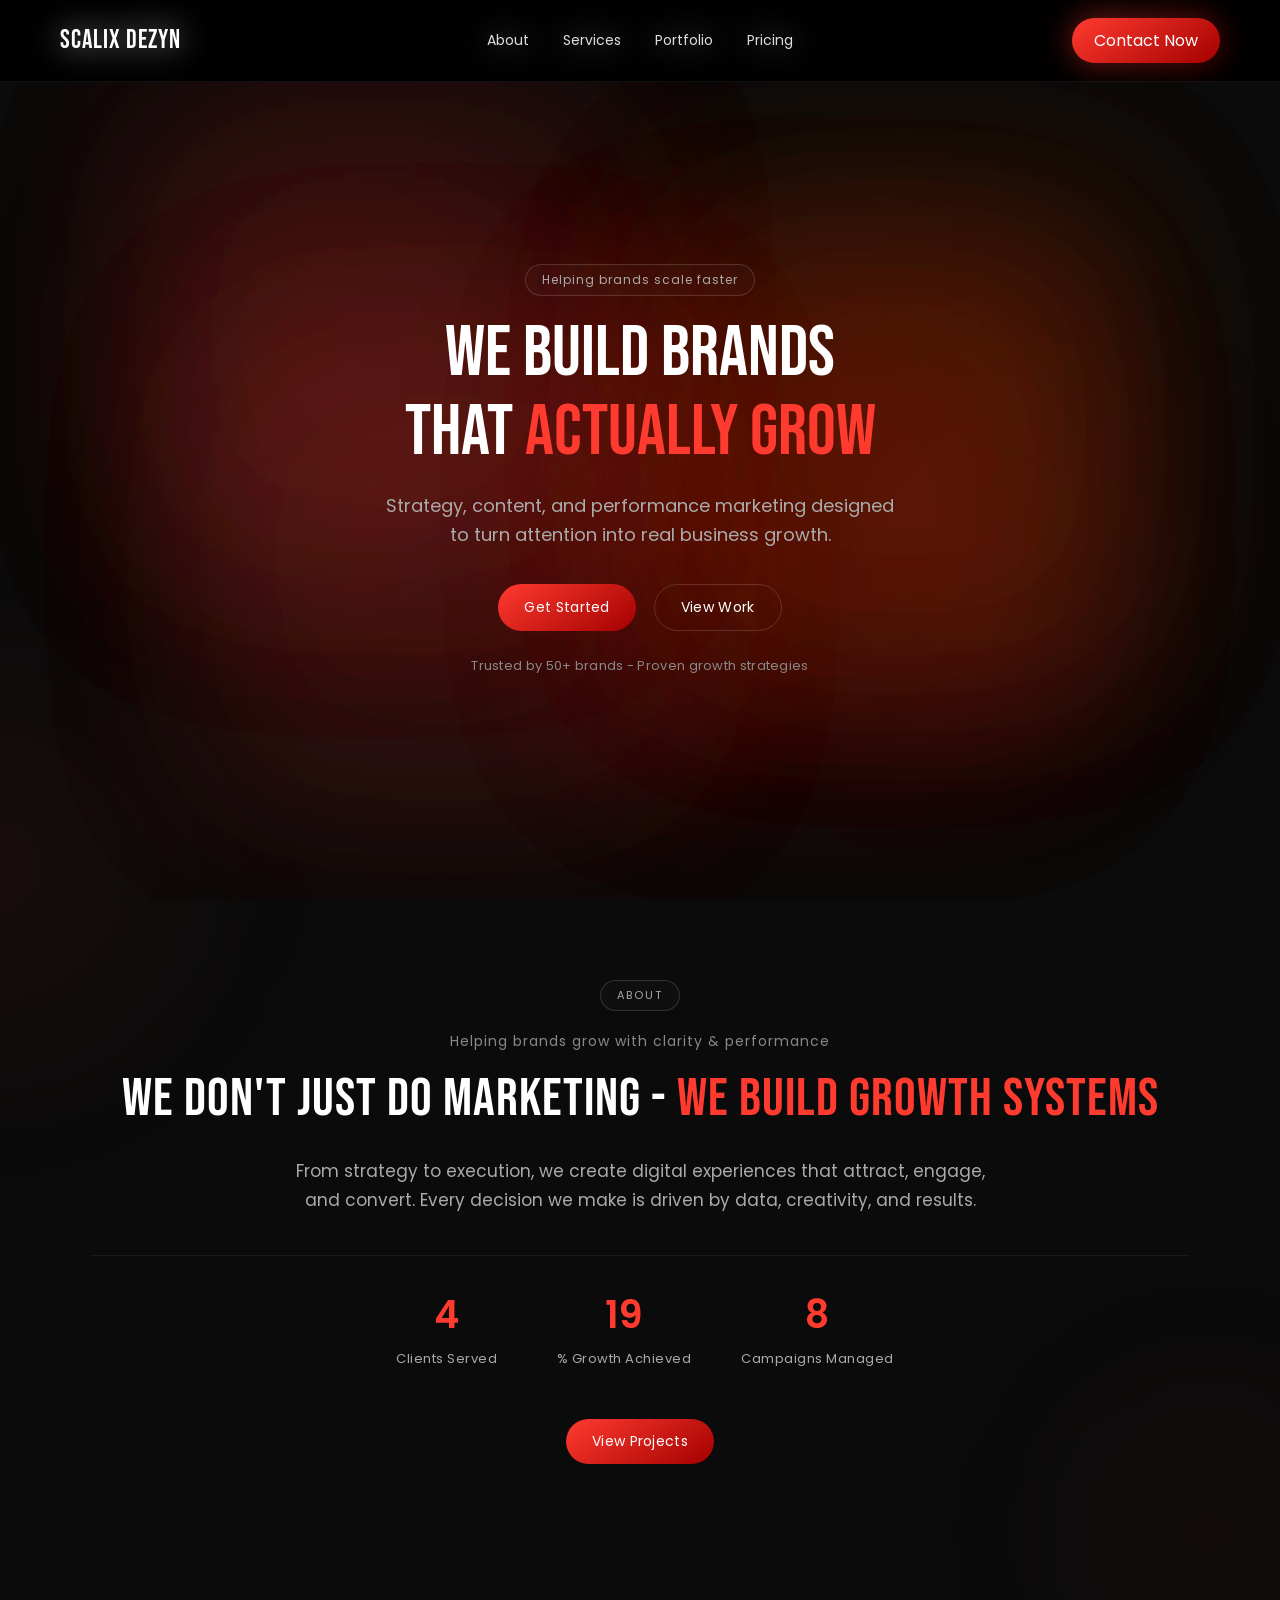
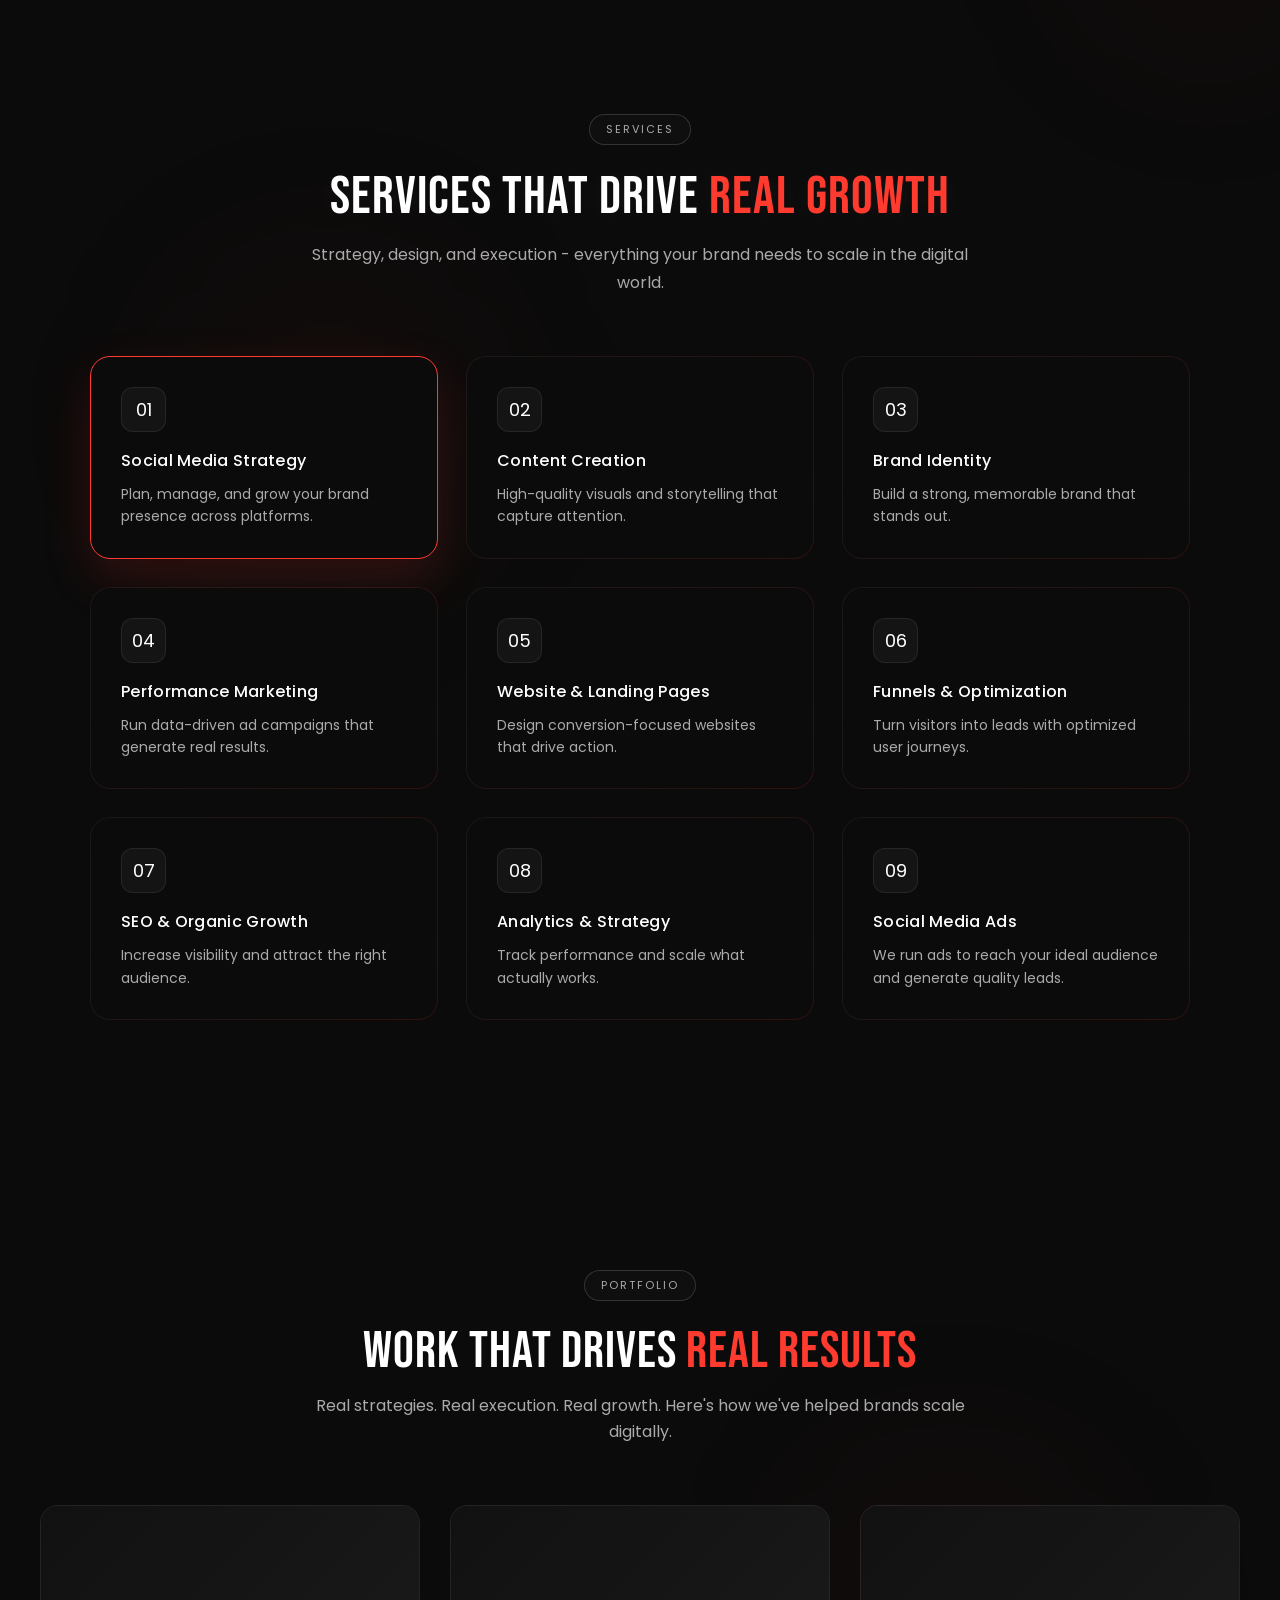
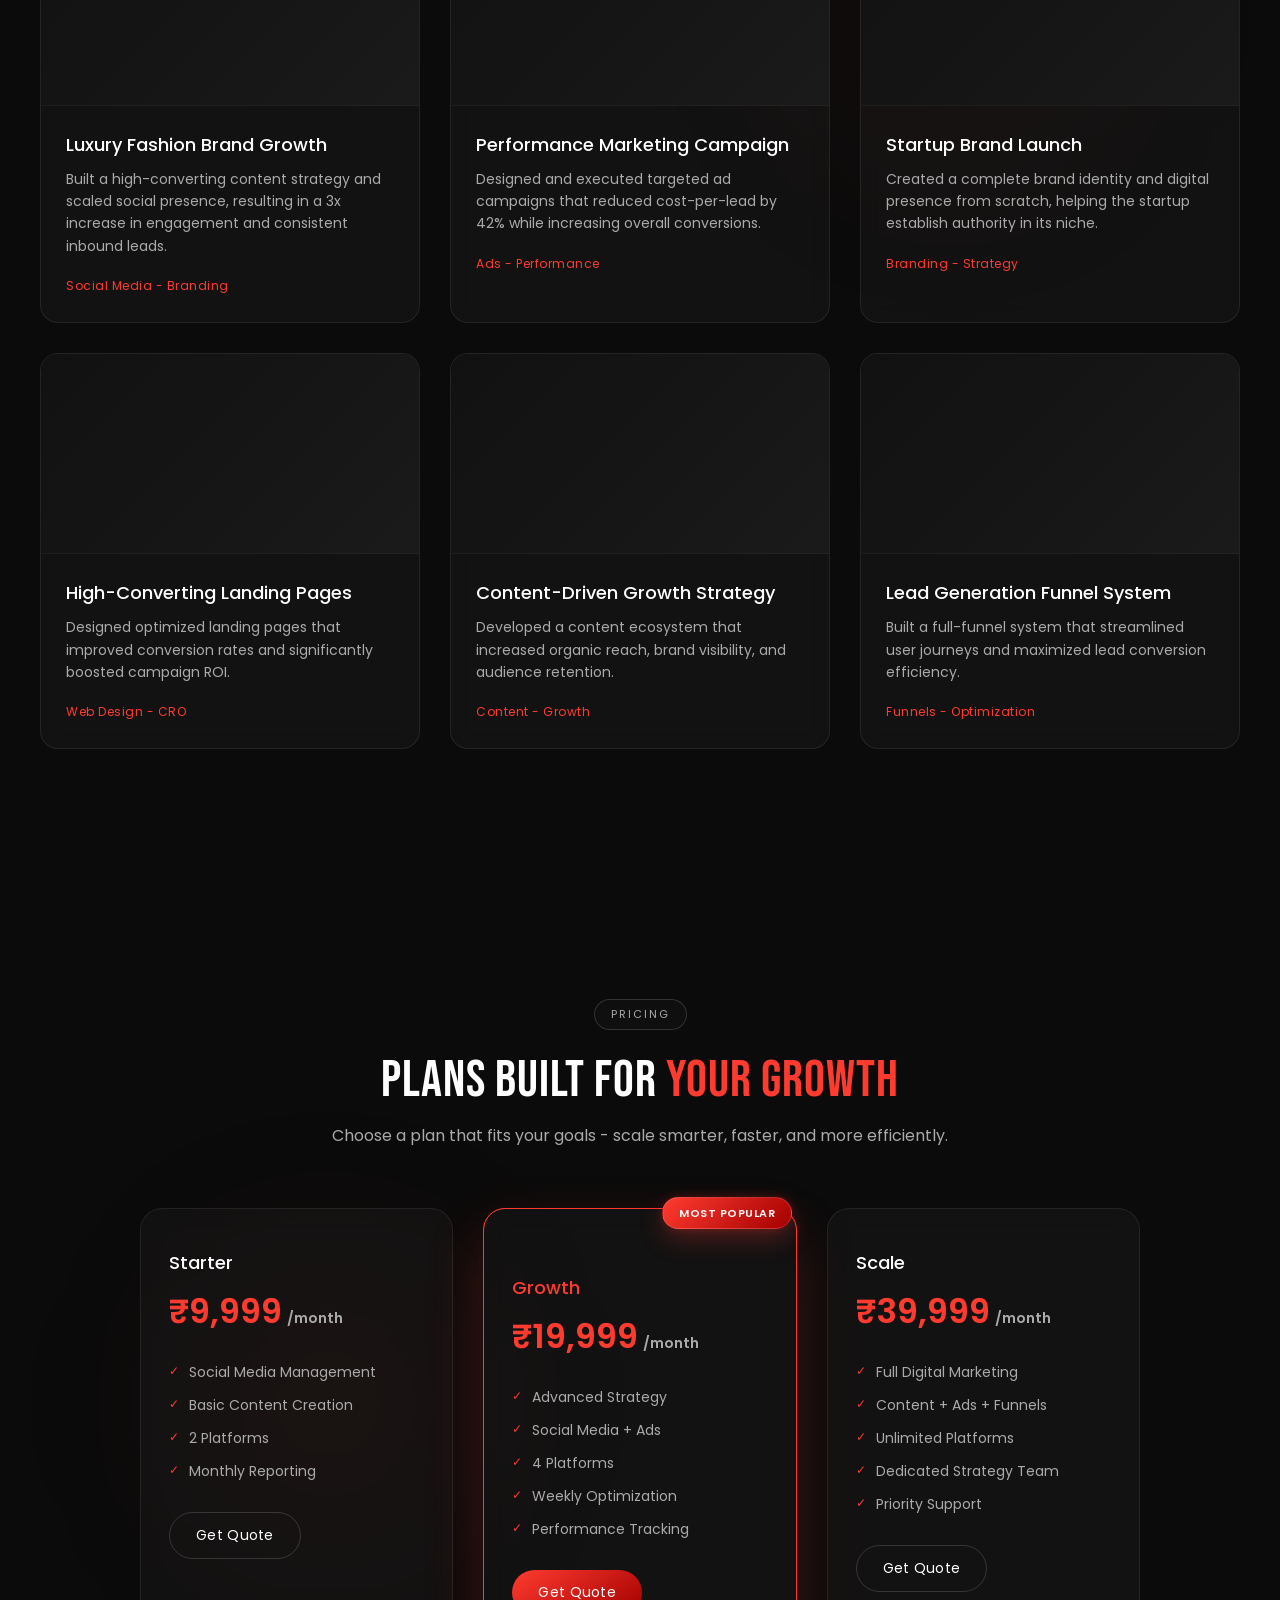
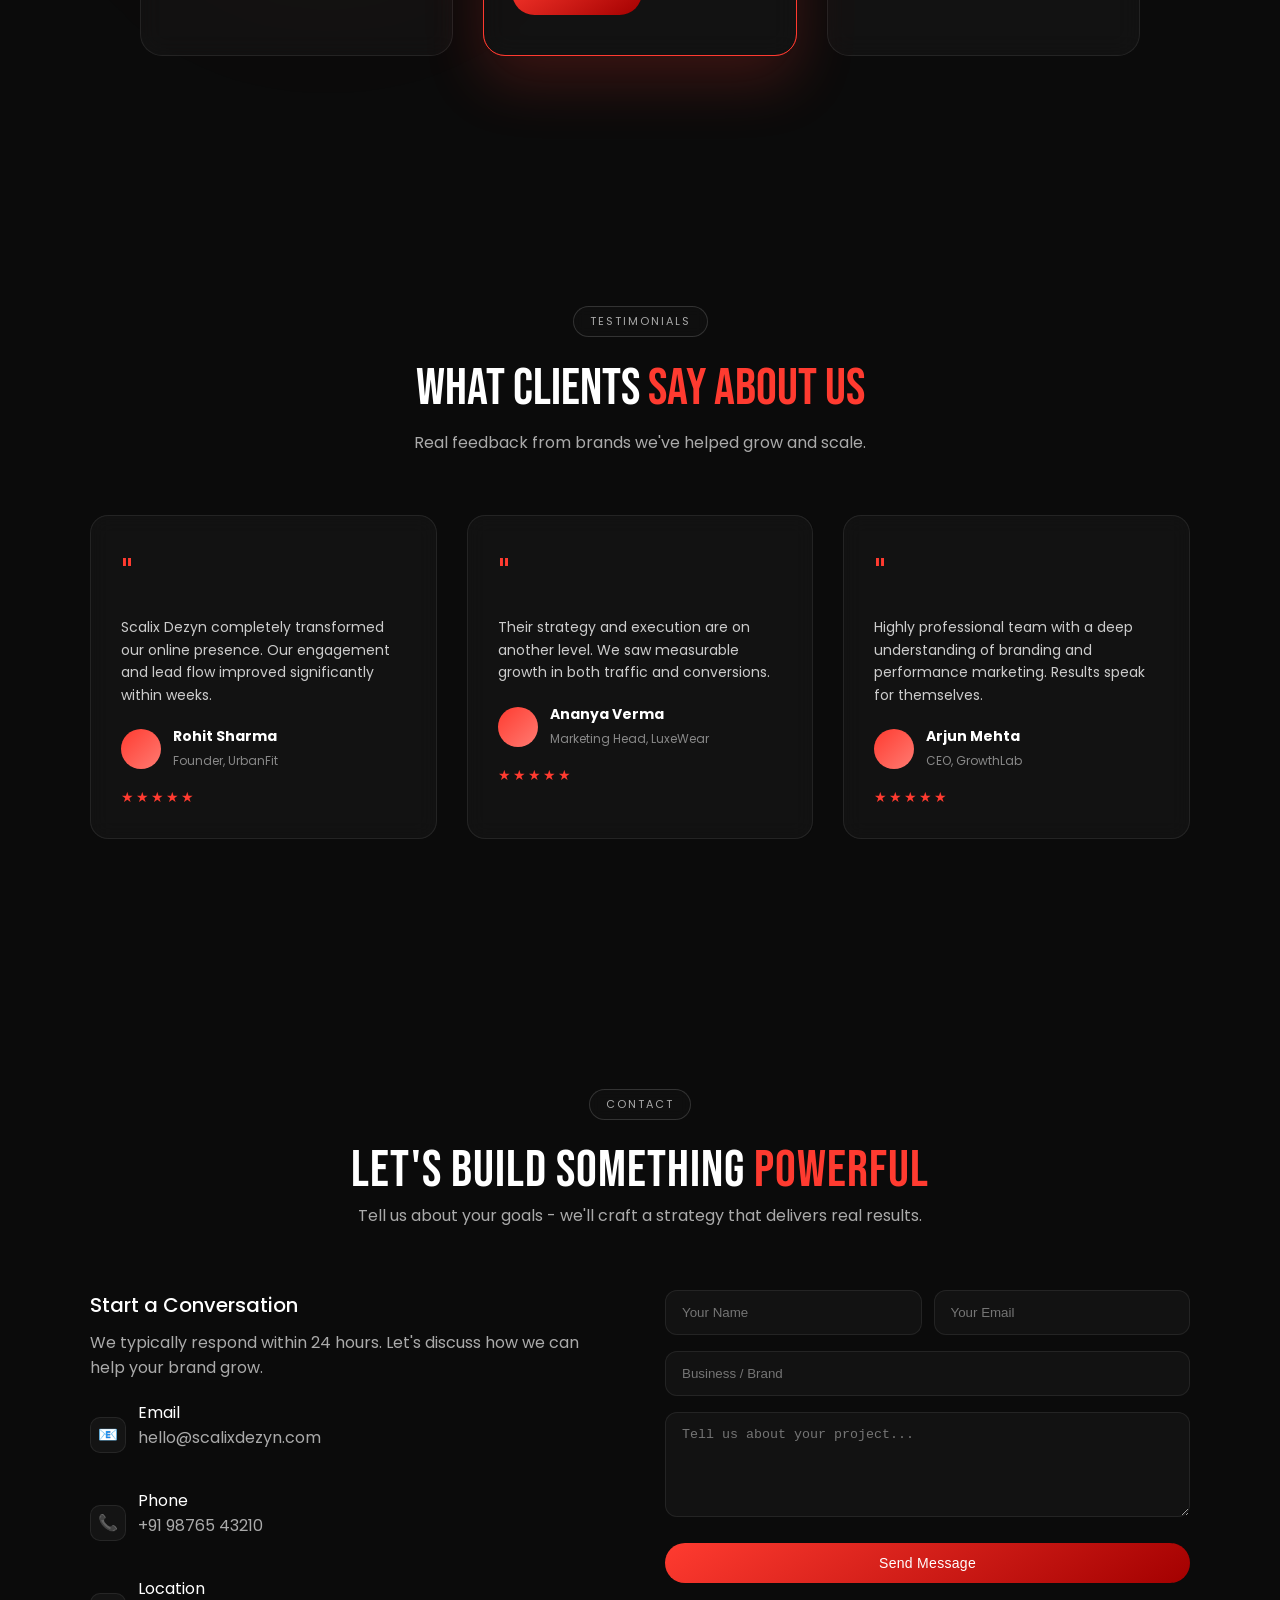
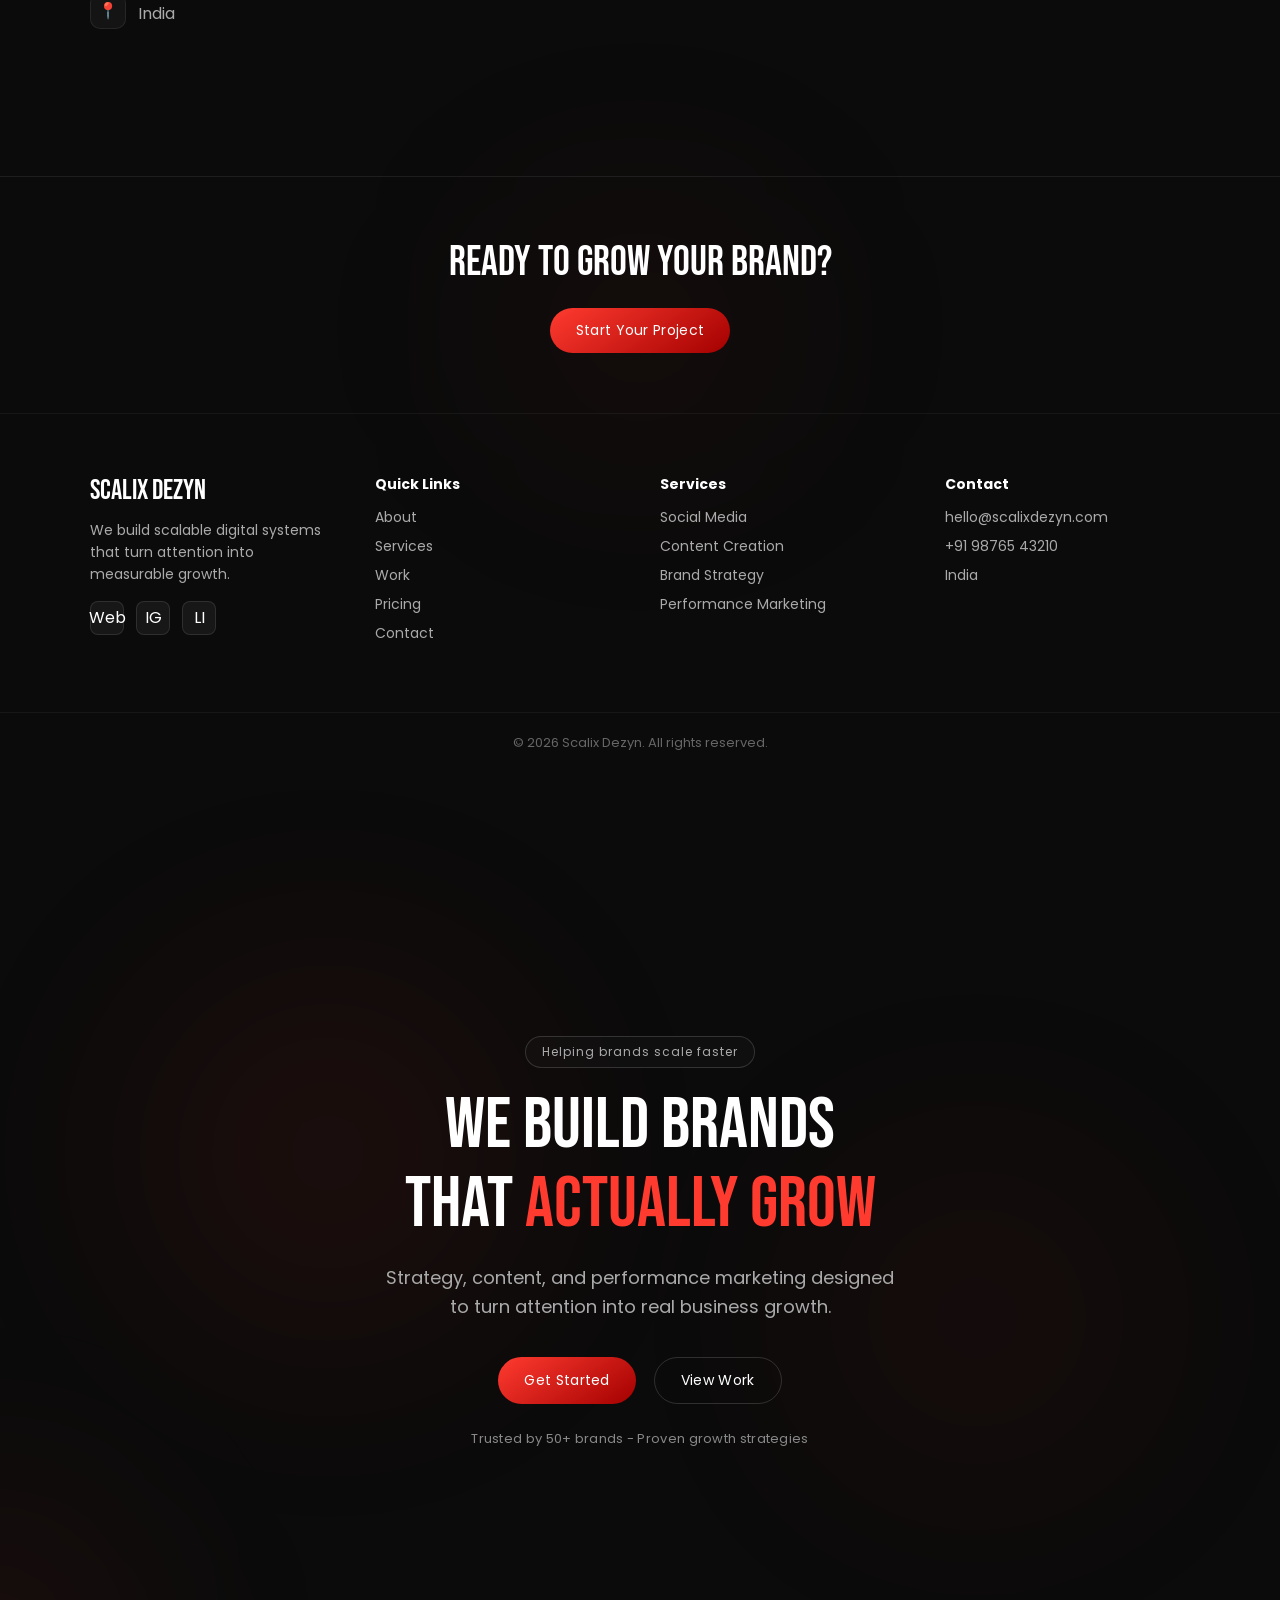
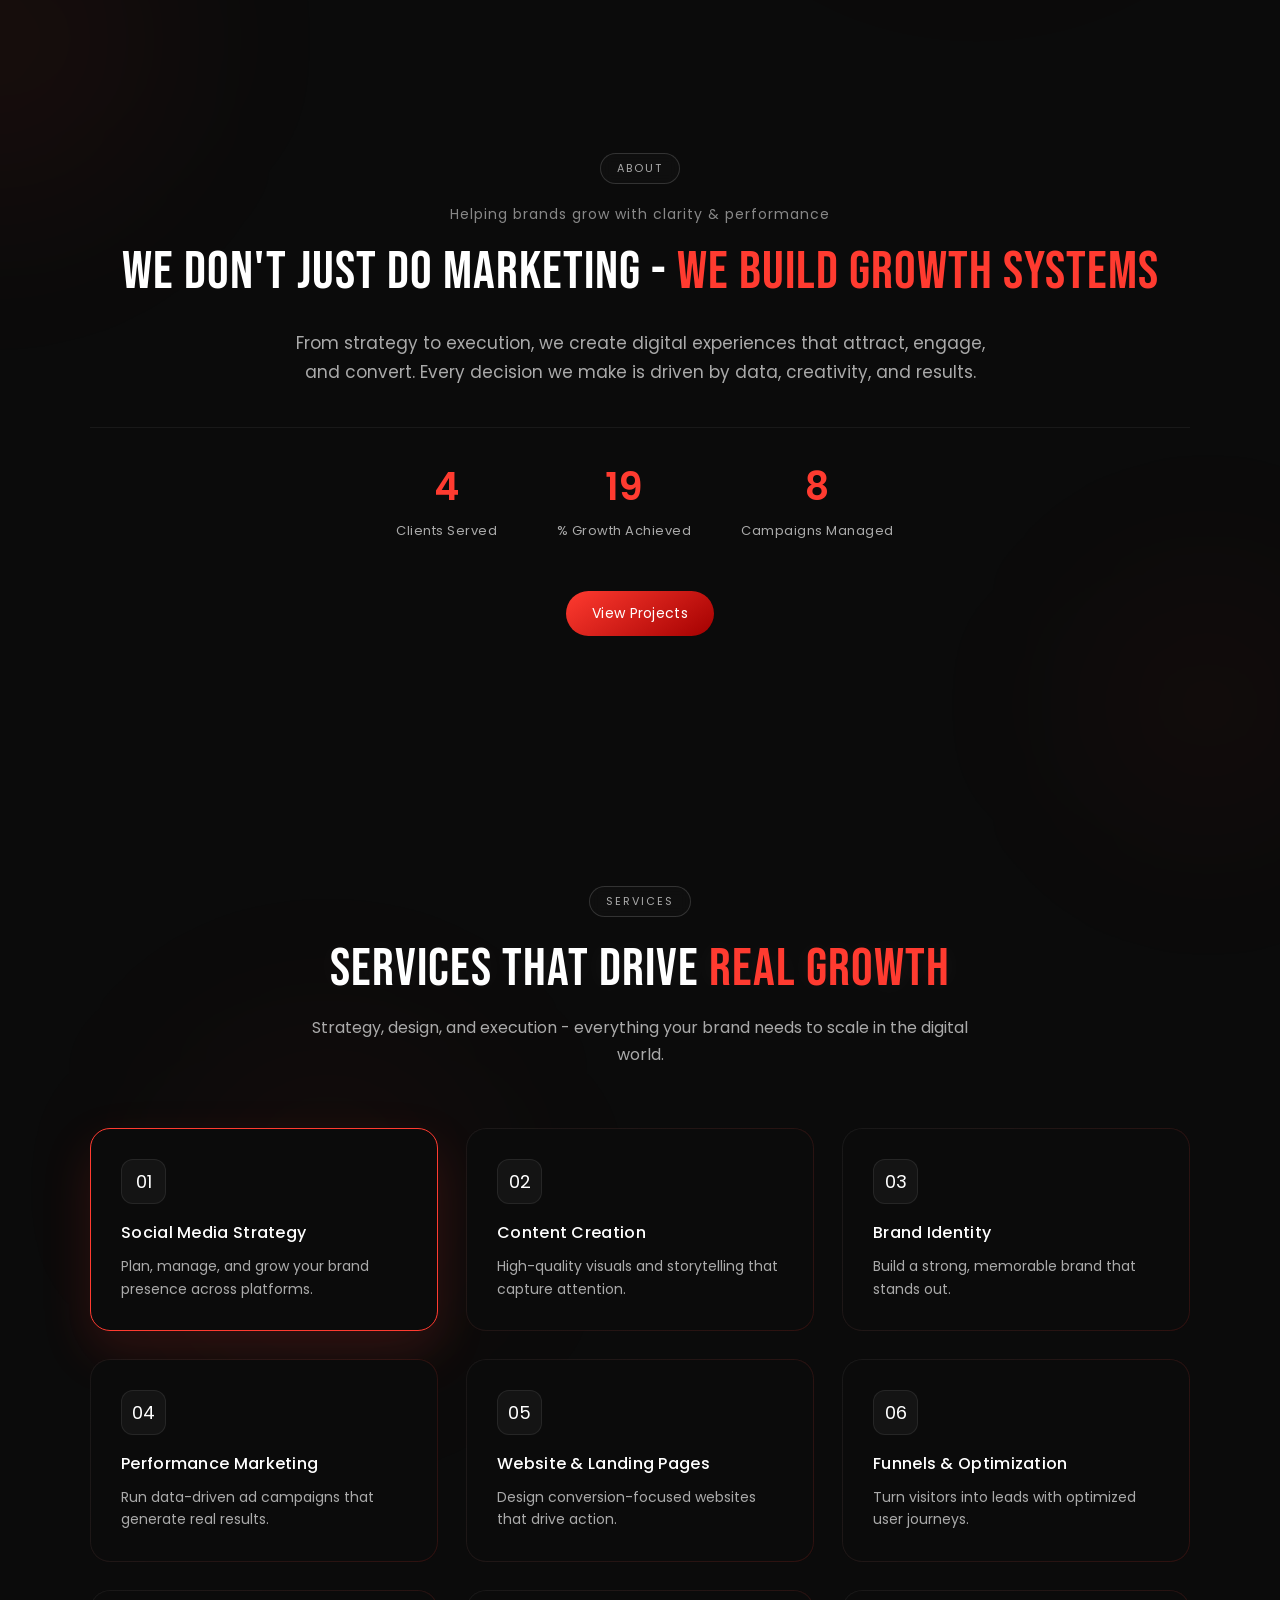
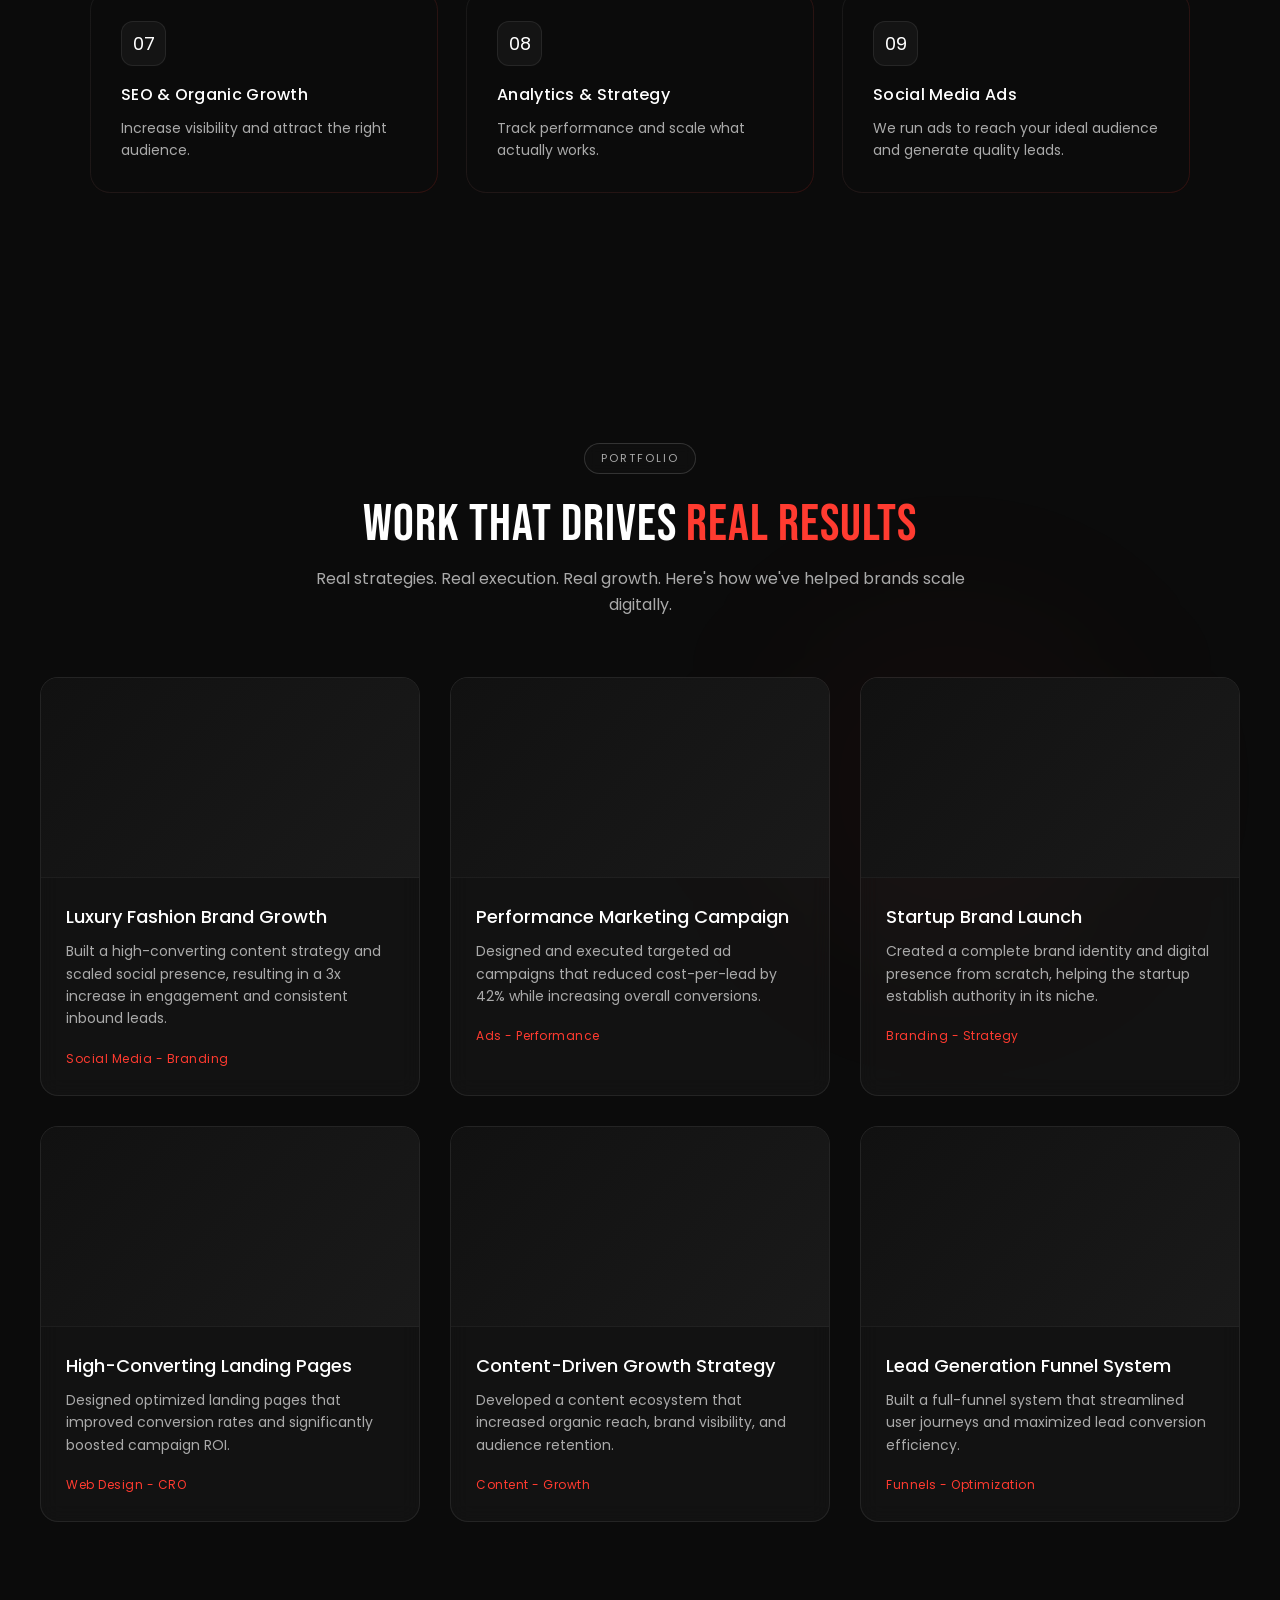
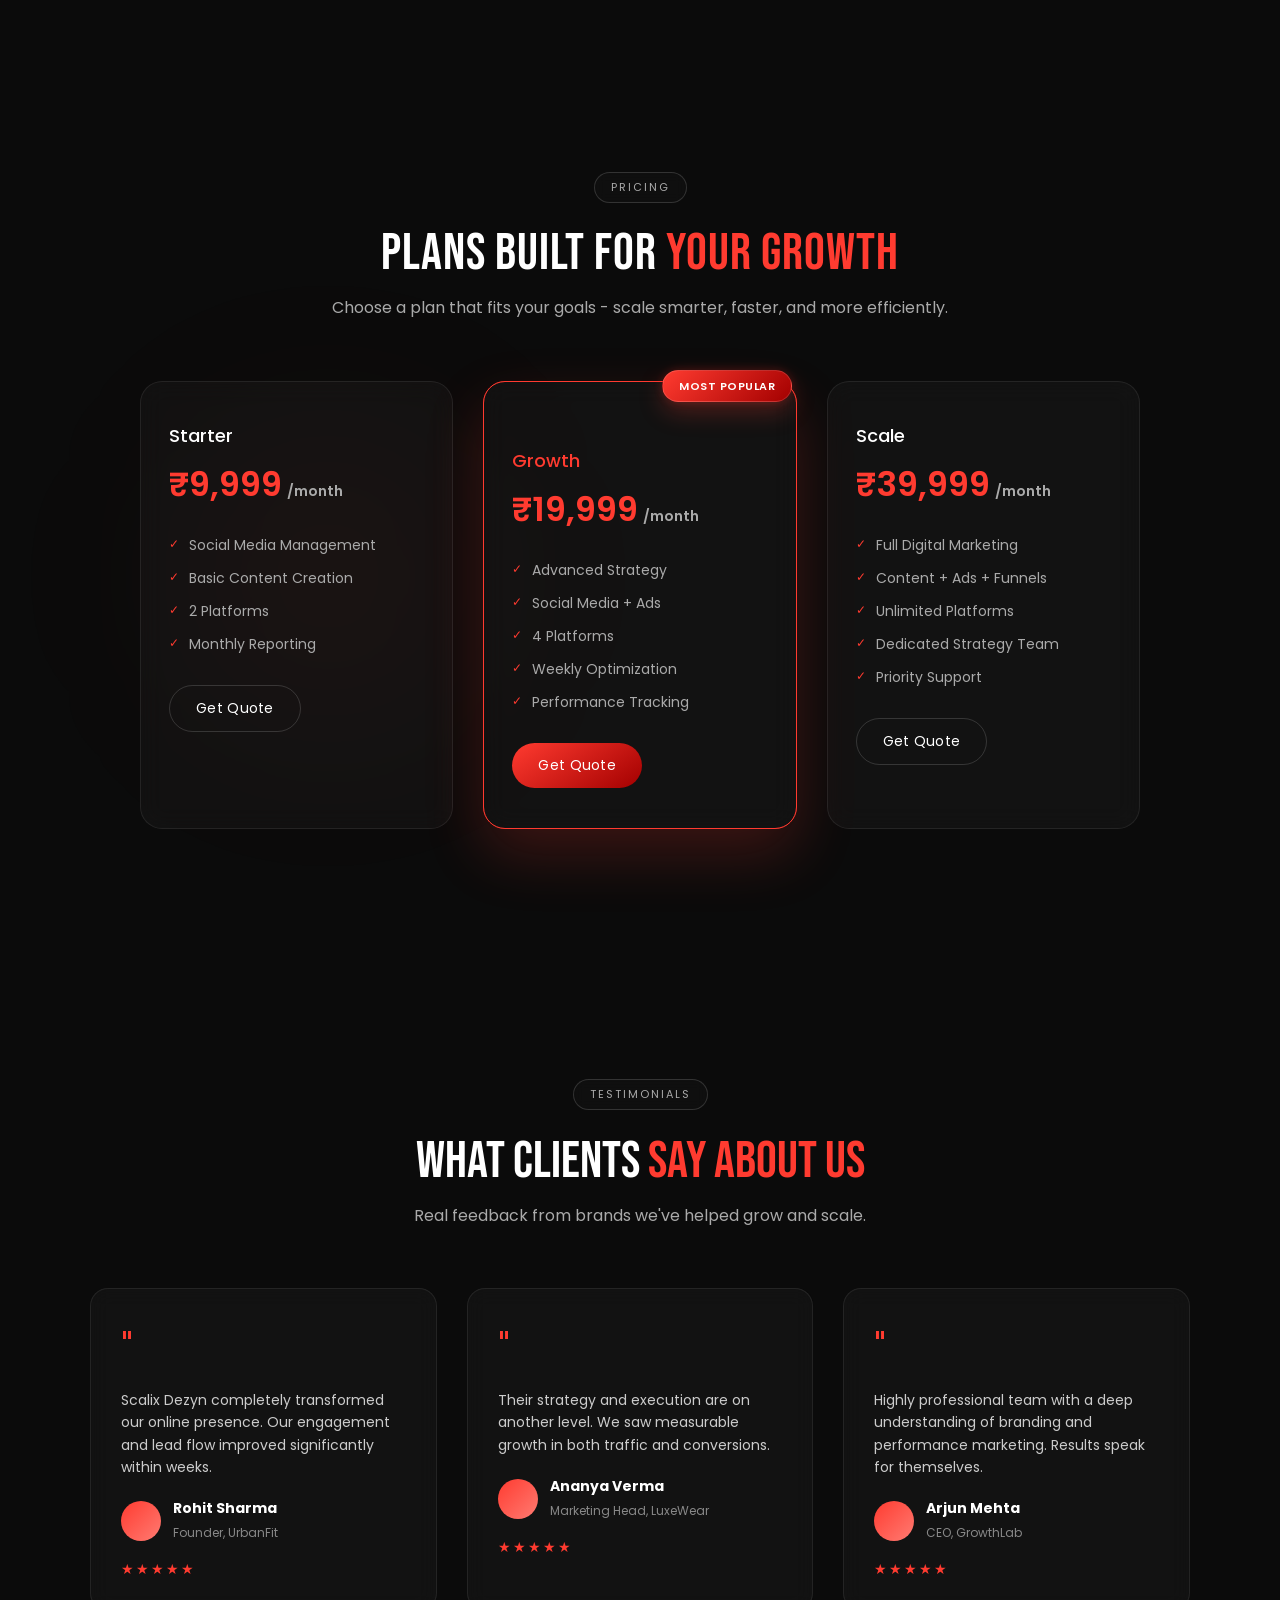
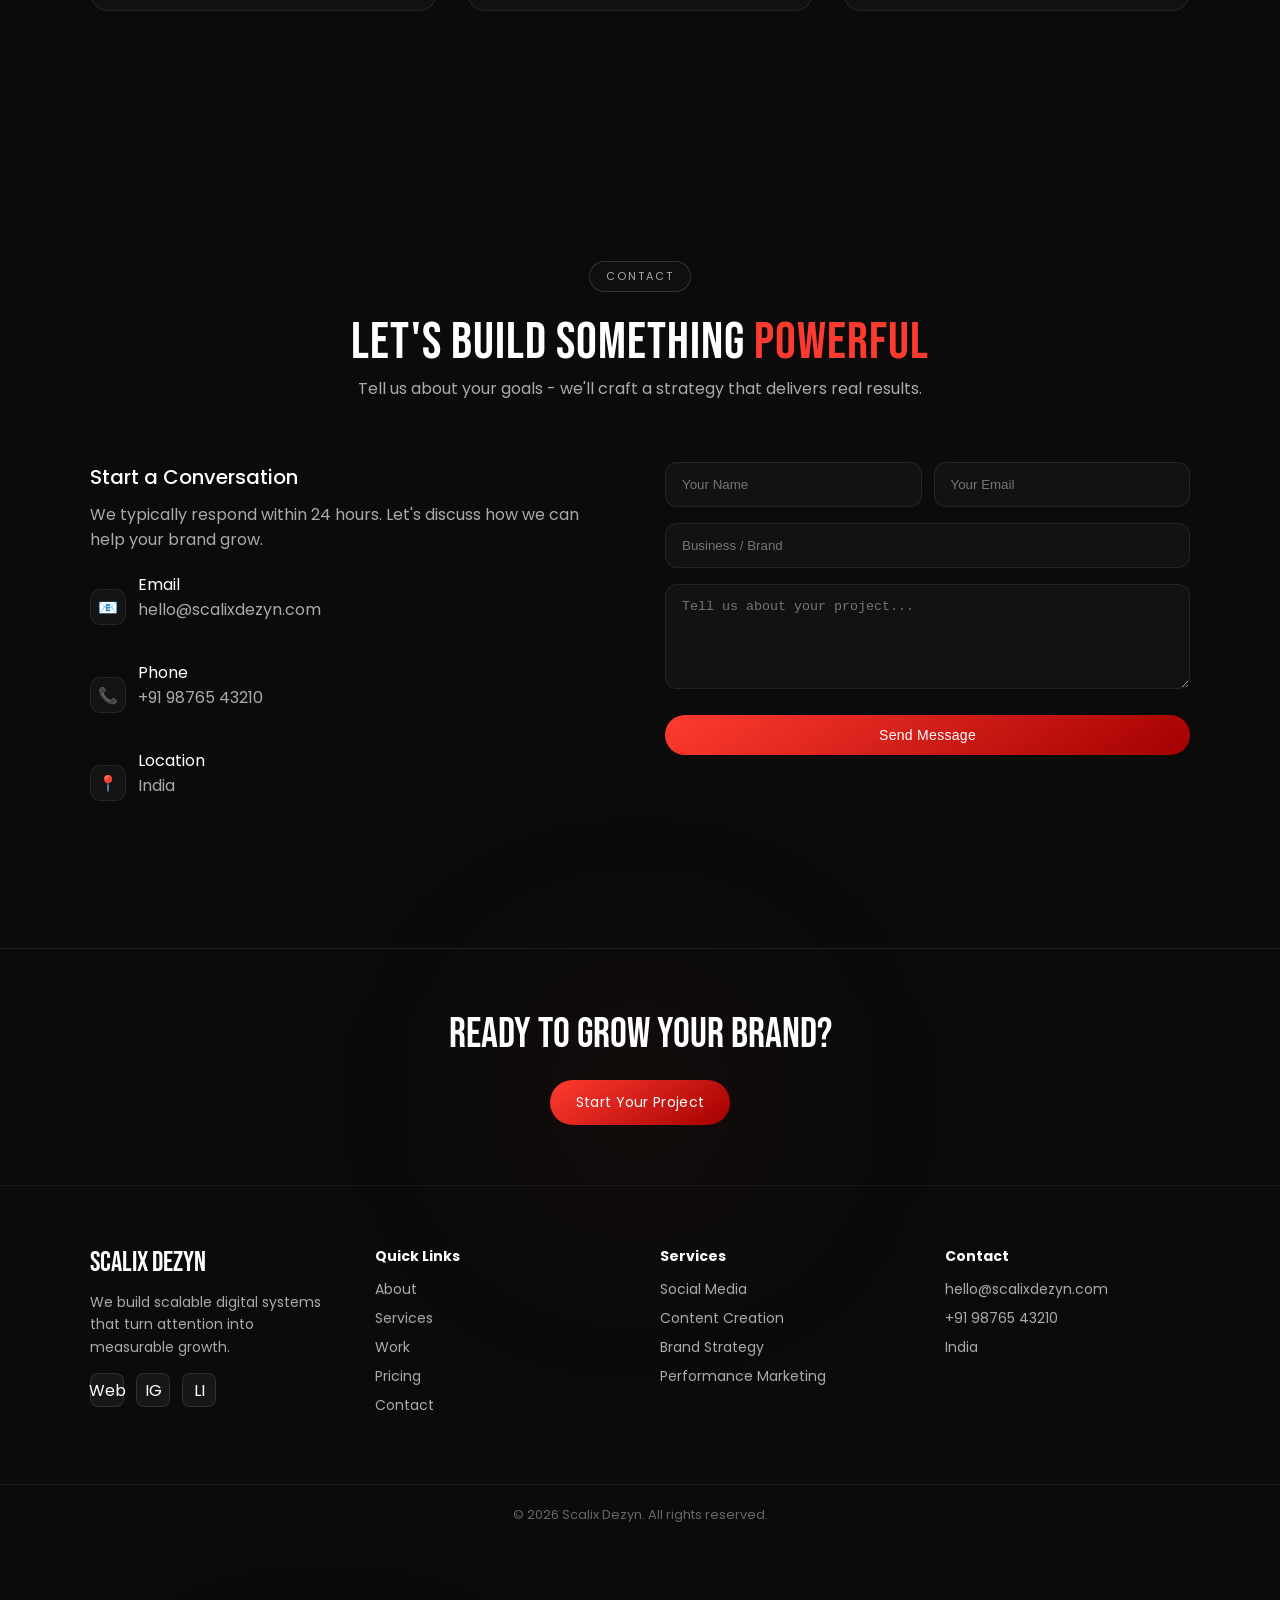
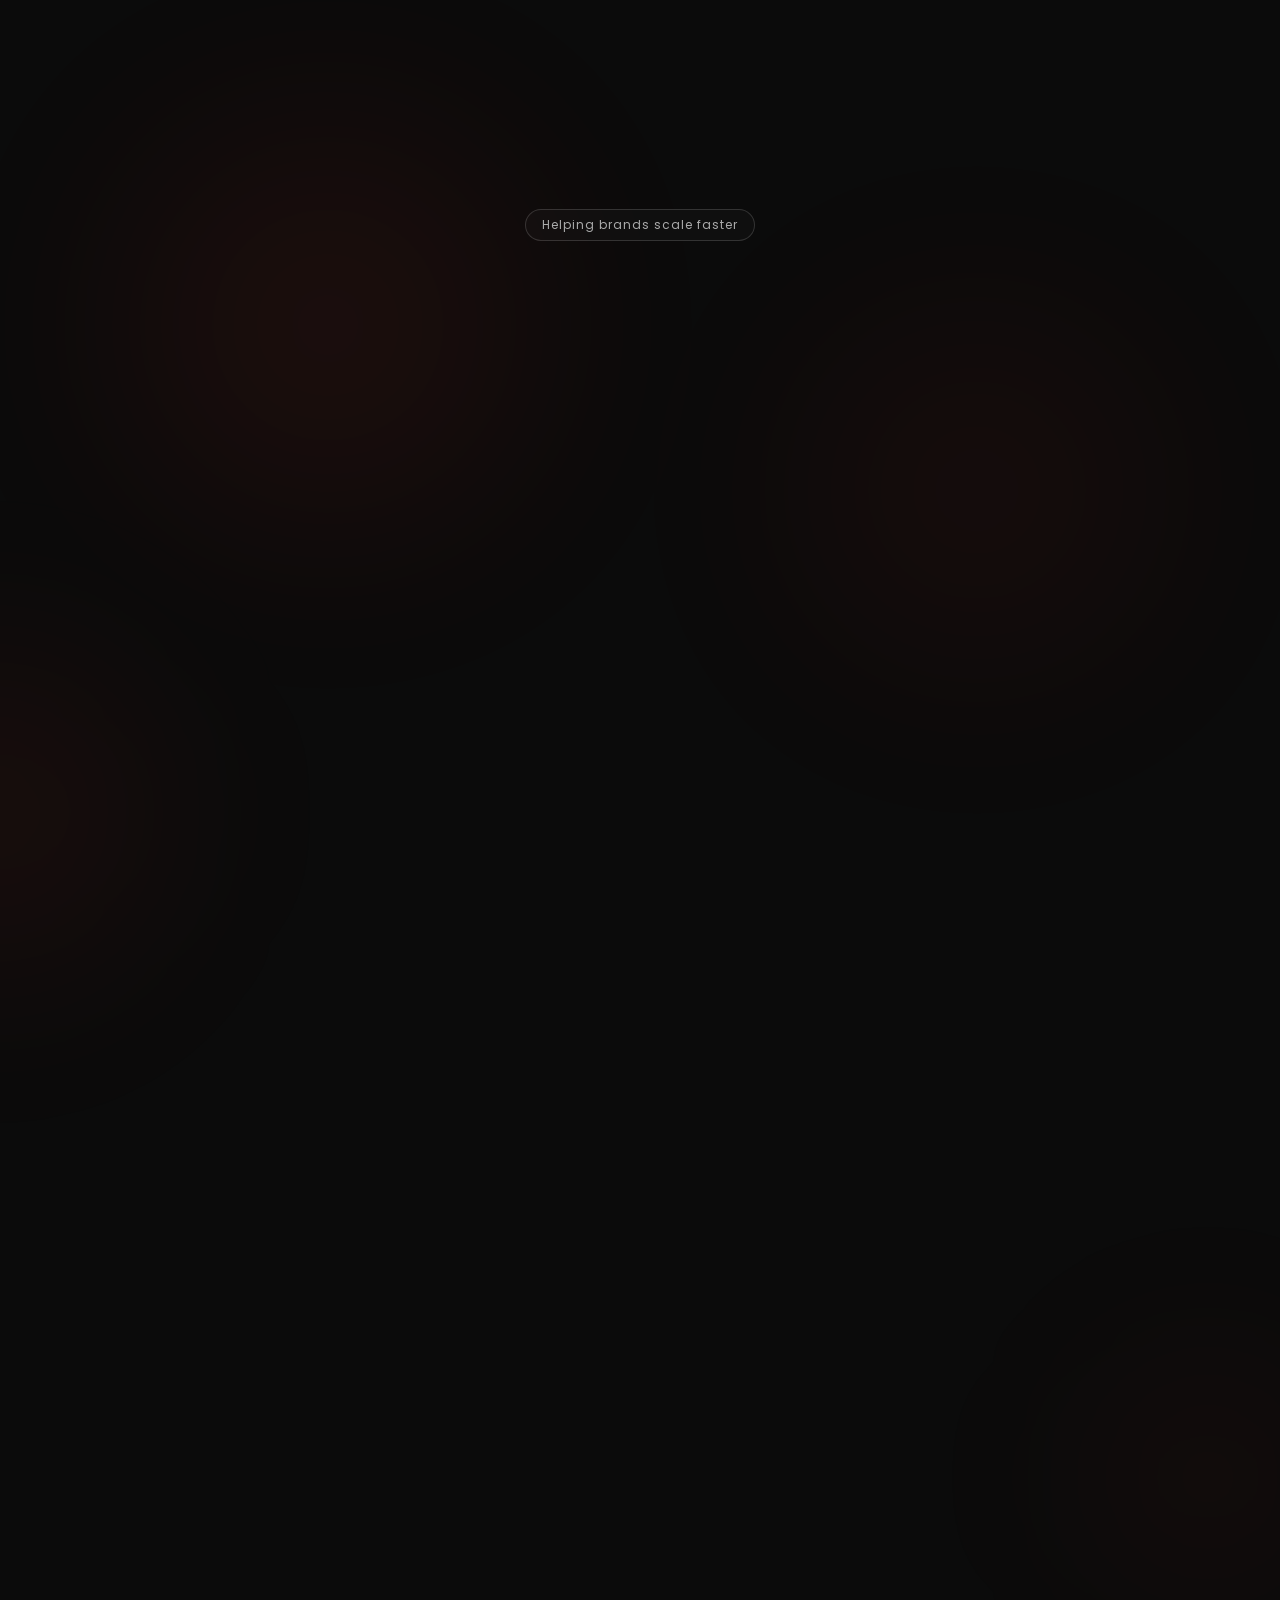
==== commit 4e8f2703: "Update index.html" ====
--- a/index.html
+++ b/index.html
@@ -1,4 +1,4 @@
-﻿<!DOCTYPE html>
+<!DOCTYPE html>
 <html>
 <head>
  <meta charset="utf-8">
@@ -8,12 +8,12 @@
  <link rel="stylesheet" type="text/css" href="css/hero.css">
  <link rel="stylesheet" type="text/css" href="css/about.css">
  <link rel="stylesheet" type="text/css" href="css/services.css">
- <link rel="stylesheet" type="text/css" href="css/portfolio.css">
- <link rel="stylesheet" type="text/css" href="css/pricing.css">
- <link rel="stylesheet" type="text/css" href="css/testimonial.css">
- <link rel="stylesheet" type="text/css" href="css/contact.css">
- <link rel="stylesheet" type="text/css" href="css/footer.css">
- <link rel="stylesheet" type="text/css" href="css/common.css">
+ <link rel="stylesheet" type="text/css" href="css/portfolio.css">
+ <link rel="stylesheet" type="text/css" href="css/pricing.css">
+ <link rel="stylesheet" type="text/css" href="css/testimonial.css">
+ <link rel="stylesheet" type="text/css" href="css/contact.css">
+ <link rel="stylesheet" type="text/css" href="css/footer.css">
+ <link rel="stylesheet" type="text/css" href="css/common.css">
 
  <link href="https://fonts.googleapis.com/css2?family=Bebas+Neue&family=Poppins:wght@300;500&display=swap" rel="stylesheet">  
  <title>Scalix Dezyn</title>
@@ -57,7 +57,7 @@
   <div class="hero-content">
 
     <!-- TOP LABEL -->
-    <p class="hero-label">ðŸš€ Helping brands scale faster</p>
+    <p class="hero-label">Helping brands scale faster</p>
 
     <!-- MAIN HEADING -->
     <h1 class="reveal">
@@ -79,7 +79,7 @@
 
     <!-- TRUST LINE -->
     <div class="hero-trust reveal delay-3">
-      Trusted by 50+ brands â€¢ Proven growth strategies
+      Trusted by 50+ brands - Proven growth strategies
     </div>
 
   </div>
@@ -93,7 +93,7 @@
     <p class="about-tag reveal">Helping brands grow with clarity & performance</p>
 
     <h2 class="about-quote reveal">
-      We donâ€™t just do marketing â€”  
+      We don't just do marketing -
       <span class="highlight">we build growth systems</span>
     </h2>
 
@@ -141,7 +141,7 @@
       Services that drive <span class="highlight">real growth</span>
     </h2>
     <p class="services-subtext">
-      Strategy, design, and execution â€” everything your brand needs to scale in the digital world.
+      Strategy, design, and execution - everything your brand needs to scale in the digital world.
     </p>
   </div>
 
@@ -149,67 +149,67 @@
   <div class="services-container">
 
     <!-- CARD 1 -->
-    <a href="sm_strategy.html" class="service-card reveal featured">
-      <div class="service-icon">01</div>
-      <h3>Social Media Strategy</h3>
-      <p>Plan, manage, and grow your brand presence across platforms.</p>
-    </a>
+    <a href="sm_strategy.html" class="service-card reveal featured">
+      <div class="service-icon">01</div>
+      <h3>Social Media Strategy</h3>
+      <p>Plan, manage, and grow your brand presence across platforms.</p>
+    </a>
 
     <!-- CARD 2 -->
-    <a href="content_creation.html" class="service-card reveal delay-1">
-      <div class="service-icon">02</div>
-      <h3>Content Creation</h3>
-      <p>High-quality visuals and storytelling that capture attention.</p>
-    </a>
+    <a href="content_creation.html" class="service-card reveal delay-1">
+      <div class="service-icon">02</div>
+      <h3>Content Creation</h3>
+      <p>High-quality visuals and storytelling that capture attention.</p>
+    </a>
 
     <!-- CARD 3 -->
-    <a href="brand_identity.html" class="service-card reveal delay-2">
-      <div class="service-icon">03</div>
-      <h3>Brand Identity</h3>
-      <p>Build a strong, memorable brand that stands out.</p>
-    </a>
+    <a href="brand_identity.html" class="service-card reveal delay-2">
+      <div class="service-icon">03</div>
+      <h3>Brand Identity</h3>
+      <p>Build a strong, memorable brand that stands out.</p>
+    </a>
 
     <!-- CARD 4 -->
-    <a href="performance_marketing.html" class="service-card reveal">
-      <div class="service-icon">04</div>
-      <h3>Performance Marketing</h3>
-      <p>Run data-driven ad campaigns that generate real results.</p>
-    </a>
+    <a href="performance_marketing.html" class="service-card reveal">
+      <div class="service-icon">04</div>
+      <h3>Performance Marketing</h3>
+      <p>Run data-driven ad campaigns that generate real results.</p>
+    </a>
 
     <!-- CARD 5 -->
-    <a href="website_landing_pages.html" class="service-card reveal delay-1">
-      <div class="service-icon">05</div>
-      <h3>Website & Landing Pages</h3>
-      <p>Design conversion-focused websites that drive action.</p>
-    </a>
+    <a href="website_landing_pages.html" class="service-card reveal delay-1">
+      <div class="service-icon">05</div>
+      <h3>Website & Landing Pages</h3>
+      <p>Design conversion-focused websites that drive action.</p>
+    </a>
 
     <!-- CARD 6 -->
-    <a href="funnels_optimization.html" class="service-card reveal delay-2">
-      <div class="service-icon">06</div>
-      <h3>Funnels & Optimization</h3>
-      <p>Turn visitors into leads with optimized user journeys.</p>
-    </a>
+    <a href="funnels_optimization.html" class="service-card reveal delay-2">
+      <div class="service-icon">06</div>
+      <h3>Funnels & Optimization</h3>
+      <p>Turn visitors into leads with optimized user journeys.</p>
+    </a>
 
     <!-- CARD 7 -->
-    <a href="seo_organic_growth.html" class="service-card reveal">
-      <div class="service-icon">07</div>
-      <h3>SEO & Organic Growth</h3>
-      <p>Increase visibility and attract the right audience.</p>
-    </a>
+    <a href="seo_organic_growth.html" class="service-card reveal">
+      <div class="service-icon">07</div>
+      <h3>SEO & Organic Growth</h3>
+      <p>Increase visibility and attract the right audience.</p>
+    </a>
 
     <!-- CARD 8 -->
-    <a href="analytics_strategy.html" class="service-card reveal delay-1">
-      <div class="service-icon">08</div>
-      <h3>Analytics & Strategy</h3>
-      <p>Track performance and scale what actually works.</p>
-    </a>
+    <a href="analytics_strategy.html" class="service-card reveal delay-1">
+      <div class="service-icon">08</div>
+      <h3>Analytics & Strategy</h3>
+      <p>Track performance and scale what actually works.</p>
+    </a>
 
     <!-- CARD 9 -->
-    <a href="social_media_ads.html" class="service-card reveal delay-2">
-      <div class="service-icon">09</div>
-      <h3>Social Media Ads</h3>
-      <p>We run ads to reach your ideal audience and generate quality leads.</p>
-    </a>
+    <a href="social_media_ads.html" class="service-card reveal delay-2">
+      <div class="service-icon">09</div>
+      <h3>Social Media Ads</h3>
+      <p>We run ads to reach your ideal audience and generate quality leads.</p>
+    </a>
 
   </div>
 
@@ -228,7 +228,7 @@
   </h2>
   <p class="portfolio-subtext">
     Real strategies. Real execution. Real growth.  
-    Hereâ€™s how weâ€™ve helped brands scale digitally.
+    Here's how we've helped brands scale digitally.
   </p>
 </div>
 
@@ -244,7 +244,7 @@
         Built a high-converting content strategy and scaled social presence,
         resulting in a 3x increase in engagement and consistent inbound leads.
       </p>
-      <span class="portfolio-tag">Social Media â€¢ Branding</span>
+      <span class="portfolio-tag">Social Media - Branding</span>
     </div>
   </div>
 
@@ -257,7 +257,7 @@
         Designed and executed targeted ad campaigns that reduced cost-per-lead
         by 42% while increasing overall conversions.
       </p>
-      <span class="portfolio-tag">Ads â€¢ Performance</span>
+      <span class="portfolio-tag">Ads - Performance</span>
     </div>
   </div>
 
@@ -270,7 +270,7 @@
         Created a complete brand identity and digital presence from scratch,
         helping the startup establish authority in its niche.
       </p>
-      <span class="portfolio-tag">Branding â€¢ Strategy</span>
+      <span class="portfolio-tag">Branding - Strategy</span>
     </div>
   </div>
 
@@ -283,7 +283,7 @@
         Designed optimized landing pages that improved conversion rates
         and significantly boosted campaign ROI.
       </p>
-      <span class="portfolio-tag">Web Design â€¢ CRO</span>
+      <span class="portfolio-tag">Web Design - CRO</span>
     </div>
   </div>
 
@@ -296,7 +296,7 @@
         Developed a content ecosystem that increased organic reach,
         brand visibility, and audience retention.
       </p>
-      <span class="portfolio-tag">Content â€¢ Growth</span>
+      <span class="portfolio-tag">Content - Growth</span>
     </div>
   </div>
 
@@ -309,7 +309,7 @@
         Built a full-funnel system that streamlined user journeys
         and maximized lead conversion efficiency.
       </p>
-      <span class="portfolio-tag">Funnels â€¢ Optimization</span>
+      <span class="portfolio-tag">Funnels - Optimization</span>
     </div>
   </div>
 
@@ -329,7 +329,7 @@
       Plans built for <span class="highlight">your growth</span>
     </h2>
     <p class="pricing-subtext">
-      Choose a plan that fits your goals â€” scale smarter, faster, and more efficiently.
+      Choose a plan that fits your goals - scale smarter, faster, and more efficiently.
     </p>
   </div>
 
@@ -348,7 +348,7 @@
         <li>Monthly Reporting</li>
       </ul>
 
-      <a href="quote_builder.html" class="btn secondary">Get Quote</a>
+      <a href="quote_builder.html" class="btn secondary">Get Quote</a>
     </div>
 
     <!-- GROWTH (MAIN PLAN) -->
@@ -366,7 +366,7 @@
         <li>Performance Tracking</li>
       </ul>
 
-      <a href="quote_builder.html" class="btn primary">Get Quote</a>
+      <a href="quote_builder.html" class="btn primary">Get Quote</a>
     </div>
 
     <!-- SCALE -->
@@ -382,7 +382,7 @@
         <li>Priority Support</li>
       </ul>
 
-      <a href="quote_builder.html" class="btn secondary">Get Quote</a>
+      <a href="quote_builder.html" class="btn secondary">Get Quote</a>
     </div>
 
   </div>
@@ -402,7 +402,7 @@
       What clients <span class="highlight">say about us</span>
     </h2>
     <p class="testimonials-subtext">
-      Real feedback from brands weâ€™ve helped grow and scale.
+      Real feedback from brands we've helped grow and scale.
     </p>
   </div>
 
@@ -411,7 +411,7 @@
 
     <!-- CARD 1 -->
     <div class="testimonial-card reveal">
-      <div class="quote">â€œ</div>
+      <div class="quote">"</div>
 
       <p class="testimonial-text">
         Scalix Dezyn completely transformed our online presence.
@@ -426,12 +426,12 @@
         </div>
       </div>
 
-      <div class="stars">â˜…â˜…â˜…â˜…â˜…</div>
+      <div class="stars">★★★★★</div>
     </div>
 
     <!-- CARD 2 -->
     <div class="testimonial-card reveal delay-1">
-      <div class="quote">â€œ</div>
+      <div class="quote">"</div>
 
       <p class="testimonial-text">
         Their strategy and execution are on another level.
@@ -446,12 +446,12 @@
         </div>
       </div>
 
-      <div class="stars">â˜…â˜…â˜…â˜…â˜…</div>
+      <div class="stars">★★★★★</div>
     </div>
 
     <!-- CARD 3 -->
     <div class="testimonial-card reveal delay-2">
-      <div class="quote">â€œ</div>
+      <div class="quote">"</div>
 
       <p class="testimonial-text">
         Highly professional team with a deep understanding of branding
@@ -466,7 +466,7 @@
         </div>
       </div>
 
-      <div class="stars">â˜…â˜…â˜…â˜…â˜…</div>
+      <div class="stars">★★★★★</div>
     </div>
 
   </div>
@@ -483,10 +483,10 @@
   <!-- HEADER -->
   <div class="contact-header reveal">
     <h2>
-      Letâ€™s build something <span class="highlight">powerful</span>
+      Let's build something <span class="highlight">powerful</span>
     </h2>
     <p class="contact-subtext">
-      Tell us about your goals â€” weâ€™ll craft a strategy that delivers real results.
+      Tell us about your goals - we'll craft a strategy that delivers real results.
     </p>
   </div>
 
@@ -498,13 +498,13 @@
       <h3>Start a Conversation</h3>
 
       <p>
-        We typically respond within 24 hours. Letâ€™s discuss how we can help your brand grow.
+        We typically respond within 24 hours. Let's discuss how we can help your brand grow.
       </p>
 
       <div class="contact-details">
 
         <div class="contact-item">
-          <div class="contact-icon">ðŸ“§</div>
+          <div class="contact-icon">&#128231;</div>
           <div>
             <span>Email</span>
             <p>hello@scalixdezyn.com</p>
@@ -512,7 +512,7 @@
         </div>
 
         <div class="contact-item">
-          <div class="contact-icon">ðŸ“ž</div>
+          <div class="contact-icon">&#128222;</div>
           <div>
             <span>Phone</span>
             <p>+91 98765 43210</p>
@@ -520,7 +520,7 @@
         </div>
 
         <div class="contact-item">
-          <div class="contact-icon">ðŸ“</div>
+          <div class="contact-icon">&#128205;</div>
           <div>
             <span>Location</span>
             <p>India</p>
@@ -544,7 +544,7 @@
       <textarea placeholder="Tell us about your project..." rows="5"></textarea>
 
       <button type="submit" class="btn primary">
-        Send Message â†’
+        Send Message
       </button>
 
     </form>
@@ -575,9 +575,9 @@
 
       <!-- SOCIAL -->
       <div class="footer-social">
-        <a href="#">ðŸŒ</a>
-        <a href="#">ðŸ“·</a>
-        <a href="#">ðŸ’¼</a>
+        <a href="#">Web</a>
+        <a href="#">IG</a>
+        <a href="#">LI</a>
       </div>
     </div>
 
@@ -612,12 +612,1258 @@
 
   <!-- BOTTOM -->
   <div class="footer-bottom">
-    <p>Â© 2026 Scalix Dezyn. All rights reserved.</p>
+    <p>&copy; 2026 Scalix Dezyn. All rights reserved.</p>
   </div>
 
 </footer>
 
 
 </body>
-</html>
-
+</html>
+
+<!DOCTYPE html>
+<html>
+<head>
+ <meta charset="utf-8">
+ <meta name="viewport" content="width=device-width, initial-scale=1">
+ <link rel="stylesheet" type="text/css" href="css/style.css">
+ <link rel="stylesheet" type="text/css" href="css/navbar.css">
+ <link rel="stylesheet" type="text/css" href="css/hero.css">
+ <link rel="stylesheet" type="text/css" href="css/about.css">
+ <link rel="stylesheet" type="text/css" href="css/services.css">
+ <link rel="stylesheet" type="text/css" href="css/portfolio.css">
+ <link rel="stylesheet" type="text/css" href="css/pricing.css">
+ <link rel="stylesheet" type="text/css" href="css/testimonial.css">
+ <link rel="stylesheet" type="text/css" href="css/contact.css">
+ <link rel="stylesheet" type="text/css" href="css/footer.css">
+ <link rel="stylesheet" type="text/css" href="css/common.css">
+
+ <link href="https://fonts.googleapis.com/css2?family=Bebas+Neue&family=Poppins:wght@300;500&display=swap" rel="stylesheet">  
+ <title>Scalix Dezyn</title>
+</head>
+
+<script defer src="script.js"></script>
+<body>
+
+<!-- GLOBAL GLOW -->
+<div class="bg-glow">
+ <span></span>
+ <span></span>
+ <span></span>
+ <span></span>
+</div>
+
+<!-- NAVBAR -->
+<header class="navbar">
+ <div class="logo"><a href="#home" class="logo">Scalix Dezyn</a></div>
+
+ <nav class="nav-center">
+  <a href="#about">About</a>
+  <a href="#services">Services</a>
+  <a href="#portfolio">Portfolio</a>
+  <a href="#pricing">Pricing</a>
+</nav>
+
+<div class="nav-right">
+  <a href="#contact" class="nav-btn">Contact Now</a>
+  <div class="menu-toggle">
+    <span></span>
+    <span></span>
+    <span></span>
+  </div>
+</div>
+</header>
+
+<!-- HERO-->
+<section id="home" class="hero">
+
+  <div class="hero-content">
+
+    <!-- TOP LABEL -->
+    <p class="hero-label">Helping brands scale faster</p>
+
+    <!-- MAIN HEADING -->
+    <h1 class="reveal">
+      We build brands <br>
+      that <span class="highlight">actually grow</span>
+    </h1>
+
+    <!-- SUBTEXT -->
+    <p class="hero-subtext reveal delay-1">
+      Strategy, content, and performance marketing designed to turn
+      attention into real business growth.
+    </p>
+
+    <!-- BUTTONS -->
+    <div class="hero-buttons reveal delay-2">
+      <a href="#contact" class="btn primary">Get Started</a>
+      <a href="#portfolio" class="btn secondary">View Work</a>
+    </div>
+
+    <!-- TRUST LINE -->
+    <div class="hero-trust reveal delay-3">
+      Trusted by 50+ brands - Proven growth strategies
+    </div>
+
+  </div>
+
+</section>
+
+<!-- ABOUT -->
+<section id="about" class="about">
+  <div class="about-container">
+    <p class="about-label reveal">ABOUT</p>
+    <p class="about-tag reveal">Helping brands grow with clarity & performance</p>
+
+    <h2 class="about-quote reveal">
+      We don't just do marketing -
+      <span class="highlight">we build growth systems</span>
+    </h2>
+
+    <p class="about-subtext reveal delay-1">
+      From strategy to execution, we create digital experiences that attract, engage, 
+      and convert. Every decision we make is driven by data, creativity, and results.
+    </p>
+
+    <!-- STATS -->
+    <div class="about-stats reveal delay-2">
+
+      <div class="stat">
+        <h3 class="counter" data-target="50">0</h3>
+        <p>Clients Served</p>
+      </div>
+
+      <div class="stat">
+        <h3 class="counter" data-target="300">0</h3>
+        <p>% Growth Achieved</p>
+      </div>
+
+      <div class="stat">
+        <h3 class="counter" data-target="120">0</h3>
+        <p>Campaigns Managed</p>
+      </div>
+
+    </div>
+
+    <a href="#contact" class="btn primary reveal delay-3">
+      View Projects
+    </a>
+
+  </div>
+</section>
+
+<!-- SERVICES -->
+<section id="services" class="services">
+
+  <!-- LABEL -->
+  <p class="services-label reveal">SERVICES</p>
+
+  <!-- HEADER -->
+  <div class="services-header reveal">
+    <h2>
+      Services that drive <span class="highlight">real growth</span>
+    </h2>
+    <p class="services-subtext">
+      Strategy, design, and execution - everything your brand needs to scale in the digital world.
+    </p>
+  </div>
+
+  <!-- SERVICES GRID -->
+  <div class="services-container">
+
+    <!-- CARD 1 -->
+    <a href="sm_strategy.html" class="service-card reveal featured">
+      <div class="service-icon">01</div>
+      <h3>Social Media Strategy</h3>
+      <p>Plan, manage, and grow your brand presence across platforms.</p>
+    </a>
+
+    <!-- CARD 2 -->
+    <a href="content_creation.html" class="service-card reveal delay-1">
+      <div class="service-icon">02</div>
+      <h3>Content Creation</h3>
+      <p>High-quality visuals and storytelling that capture attention.</p>
+    </a>
+
+    <!-- CARD 3 -->
+    <a href="brand_identity.html" class="service-card reveal delay-2">
+      <div class="service-icon">03</div>
+      <h3>Brand Identity</h3>
+      <p>Build a strong, memorable brand that stands out.</p>
+    </a>
+
+    <!-- CARD 4 -->
+    <a href="performance_marketing.html" class="service-card reveal">
+      <div class="service-icon">04</div>
+      <h3>Performance Marketing</h3>
+      <p>Run data-driven ad campaigns that generate real results.</p>
+    </a>
+
+    <!-- CARD 5 -->
+    <a href="website_landing_pages.html" class="service-card reveal delay-1">
+      <div class="service-icon">05</div>
+      <h3>Website & Landing Pages</h3>
+      <p>Design conversion-focused websites that drive action.</p>
+    </a>
+
+    <!-- CARD 6 -->
+    <a href="funnels_optimization.html" class="service-card reveal delay-2">
+      <div class="service-icon">06</div>
+      <h3>Funnels & Optimization</h3>
+      <p>Turn visitors into leads with optimized user journeys.</p>
+    </a>
+
+    <!-- CARD 7 -->
+    <a href="seo_organic_growth.html" class="service-card reveal">
+      <div class="service-icon">07</div>
+      <h3>SEO & Organic Growth</h3>
+      <p>Increase visibility and attract the right audience.</p>
+    </a>
+
+    <!-- CARD 8 -->
+    <a href="analytics_strategy.html" class="service-card reveal delay-1">
+      <div class="service-icon">08</div>
+      <h3>Analytics & Strategy</h3>
+      <p>Track performance and scale what actually works.</p>
+    </a>
+
+    <!-- CARD 9 -->
+    <a href="social_media_ads.html" class="service-card reveal delay-2">
+      <div class="service-icon">09</div>
+      <h3>Social Media Ads</h3>
+      <p>We run ads to reach your ideal audience and generate quality leads.</p>
+    </a>
+
+  </div>
+
+</section>
+
+<!-- PORTFOLIO / WORK -->
+<section id="portfolio" class="portfolio">
+
+
+ <!-- HEADER -->
+ <p class="portfolio-label reveal">PORTFOLIO</p>
+
+ <div class="portfolio-header reveal">
+  <h2>
+    Work that drives <span class="highlight">real results</span>
+  </h2>
+  <p class="portfolio-subtext">
+    Real strategies. Real execution. Real growth.  
+    Here's how we've helped brands scale digitally.
+  </p>
+</div>
+
+<!-- PROJECTS -->
+<div class="portfolio-container">
+
+  <!-- PROJECT 1 -->
+  <div class="portfolio-card reveal">
+    <div class="portfolio-image"></div>
+    <div class="portfolio-content">
+      <h3>Luxury Fashion Brand Growth</h3>
+      <p>
+        Built a high-converting content strategy and scaled social presence,
+        resulting in a 3x increase in engagement and consistent inbound leads.
+      </p>
+      <span class="portfolio-tag">Social Media - Branding</span>
+    </div>
+  </div>
+
+  <!-- PROJECT 2 -->
+  <div class="portfolio-card reveal">
+    <div class="portfolio-image"></div>
+    <div class="portfolio-content">
+      <h3>Performance Marketing Campaign</h3>
+      <p>
+        Designed and executed targeted ad campaigns that reduced cost-per-lead
+        by 42% while increasing overall conversions.
+      </p>
+      <span class="portfolio-tag">Ads - Performance</span>
+    </div>
+  </div>
+
+  <!-- PROJECT 3 -->
+  <div class="portfolio-card reveal">
+    <div class="portfolio-image"></div>
+    <div class="portfolio-content">
+      <h3>Startup Brand Launch</h3>
+      <p>
+        Created a complete brand identity and digital presence from scratch,
+        helping the startup establish authority in its niche.
+      </p>
+      <span class="portfolio-tag">Branding - Strategy</span>
+    </div>
+  </div>
+
+  <!-- PROJECT 4 -->
+  <div class="portfolio-card reveal">
+    <div class="portfolio-image"></div>
+    <div class="portfolio-content">
+      <h3>High-Converting Landing Pages</h3>
+      <p>
+        Designed optimized landing pages that improved conversion rates
+        and significantly boosted campaign ROI.
+      </p>
+      <span class="portfolio-tag">Web Design - CRO</span>
+    </div>
+  </div>
+
+  <!-- PROJECT 5 -->
+  <div class="portfolio-card reveal">
+    <div class="portfolio-image"></div>
+    <div class="portfolio-content">
+      <h3>Content-Driven Growth Strategy</h3>
+      <p>
+        Developed a content ecosystem that increased organic reach,
+        brand visibility, and audience retention.
+      </p>
+      <span class="portfolio-tag">Content - Growth</span>
+    </div>
+  </div>
+
+  <!-- PROJECT 6 -->
+  <div class="portfolio-card reveal">
+    <div class="portfolio-image"></div>
+    <div class="portfolio-content">
+      <h3>Lead Generation Funnel System</h3>
+      <p>
+        Built a full-funnel system that streamlined user journeys
+        and maximized lead conversion efficiency.
+      </p>
+      <span class="portfolio-tag">Funnels - Optimization</span>
+    </div>
+  </div>
+
+</div>
+
+</section>
+
+<!-- PRICING -->
+<section id="pricing" class="pricing">
+
+  <!-- LABEL -->
+  <p class="pricing-label reveal">PRICING</p>
+
+  <!-- HEADER -->
+  <div class="pricing-header reveal">
+    <h2>
+      Plans built for <span class="highlight">your growth</span>
+    </h2>
+    <p class="pricing-subtext">
+      Choose a plan that fits your goals - scale smarter, faster, and more efficiently.
+    </p>
+  </div>
+
+  <!-- PRICING CARDS -->
+  <div class="pricing-container">
+
+    <!-- STARTER -->
+    <div class="pricing-card reveal">
+      <h3>Starter</h3>
+      <p class="price">₹9,999<span>/month</span></p>
+
+      <ul class="features">
+        <li>Social Media Management</li>
+        <li>Basic Content Creation</li>
+        <li>2 Platforms</li>
+        <li>Monthly Reporting</li>
+      </ul>
+
+      <a href="quote_builder.html" class="btn secondary">Get Quote</a>
+    </div>
+
+    <!-- GROWTH (MAIN PLAN) -->
+    <div class="pricing-card highlight reveal delay-1">
+      <span class="badge">Most Popular</span>
+
+      <h3>Growth</h3>
+      <p class="price">₹19,999<span>/month</span></p>
+
+      <ul class="features">
+        <li>Advanced Strategy</li>
+        <li>Social Media + Ads</li>
+        <li>4 Platforms</li>
+        <li>Weekly Optimization</li>
+        <li>Performance Tracking</li>
+      </ul>
+
+      <a href="quote_builder.html" class="btn primary">Get Quote</a>
+    </div>
+
+    <!-- SCALE -->
+    <div class="pricing-card reveal delay-1">
+      <h3>Scale</h3>
+      <p class="price">₹39,999<span>/month</span></p>
+
+      <ul class="features">
+        <li>Full Digital Marketing</li>
+        <li>Content + Ads + Funnels</li>
+        <li>Unlimited Platforms</li>
+        <li>Dedicated Strategy Team</li>
+        <li>Priority Support</li>
+      </ul>
+
+      <a href="quote_builder.html" class="btn secondary">Get Quote</a>
+    </div>
+
+  </div>
+
+</section>
+
+
+<!-- TESTIMONIALS -->
+<section class="testimonials">
+
+  <!-- LABEL -->
+  <p class="testimonials-label reveal">TESTIMONIALS</p>
+
+  <!-- HEADER -->
+  <div class="testimonials-header reveal">
+    <h2>
+      What clients <span class="highlight">say about us</span>
+    </h2>
+    <p class="testimonials-subtext">
+      Real feedback from brands we've helped grow and scale.
+    </p>
+  </div>
+
+  <!-- CARDS -->
+  <div class="testimonials-container">
+
+    <!-- CARD 1 -->
+    <div class="testimonial-card reveal">
+      <div class="quote">"</div>
+
+      <p class="testimonial-text">
+        Scalix Dezyn completely transformed our online presence.
+        Our engagement and lead flow improved significantly within weeks.
+      </p>
+
+      <div class="testimonial-footer">
+        <div class="avatar"></div>
+        <div>
+          <h4>Rohit Sharma</h4>
+          <span>Founder, UrbanFit</span>
+        </div>
+      </div>
+
+      <div class="stars">★★★★★</div>
+    </div>
+
+    <!-- CARD 2 -->
+    <div class="testimonial-card reveal delay-1">
+      <div class="quote">"</div>
+
+      <p class="testimonial-text">
+        Their strategy and execution are on another level.
+        We saw measurable growth in both traffic and conversions.
+      </p>
+
+      <div class="testimonial-footer">
+        <div class="avatar"></div>
+        <div>
+          <h4>Ananya Verma</h4>
+          <span>Marketing Head, LuxeWear</span>
+        </div>
+      </div>
+
+      <div class="stars">★★★★★</div>
+    </div>
+
+    <!-- CARD 3 -->
+    <div class="testimonial-card reveal delay-2">
+      <div class="quote">"</div>
+
+      <p class="testimonial-text">
+        Highly professional team with a deep understanding of branding
+        and performance marketing. Results speak for themselves.
+      </p>
+
+      <div class="testimonial-footer">
+        <div class="avatar"></div>
+        <div>
+          <h4>Arjun Mehta</h4>
+          <span>CEO, GrowthLab</span>
+        </div>
+      </div>
+
+      <div class="stars">★★★★★</div>
+    </div>
+
+  </div>
+
+</section>
+
+
+<!-- CONTACT -->
+<section id="contact" class="contact">
+
+  <!-- LABEL -->
+  <p class="contact-label reveal">CONTACT</p>
+
+  <!-- HEADER -->
+  <div class="contact-header reveal">
+    <h2>
+      Let's build something <span class="highlight">powerful</span>
+    </h2>
+    <p class="contact-subtext">
+      Tell us about your goals - we'll craft a strategy that delivers real results.
+    </p>
+  </div>
+
+  <div class="contact-container">
+
+    <!-- LEFT -->
+    <div class="contact-info reveal">
+
+      <h3>Start a Conversation</h3>
+
+      <p>
+        We typically respond within 24 hours. Let's discuss how we can help your brand grow.
+      </p>
+
+      <div class="contact-details">
+
+        <div class="contact-item">
+          <div class="contact-icon">&#128231;</div>
+          <div>
+            <span>Email</span>
+            <p>hello@scalixdezyn.com</p>
+          </div>
+        </div>
+
+        <div class="contact-item">
+          <div class="contact-icon">&#128222;</div>
+          <div>
+            <span>Phone</span>
+            <p>+91 98765 43210</p>
+          </div>
+        </div>
+
+        <div class="contact-item">
+          <div class="contact-icon">&#128205;</div>
+          <div>
+            <span>Location</span>
+            <p>India</p>
+          </div>
+        </div>
+
+      </div>
+
+    </div>
+
+    <!-- RIGHT FORM -->
+    <form class="contact-form reveal delay-1">
+
+      <div class="input-row">
+        <input type="text" placeholder="Your Name" required>
+        <input type="email" placeholder="Your Email" required>
+      </div>
+
+      <input type="text" placeholder="Business / Brand">
+
+      <textarea placeholder="Tell us about your project..." rows="5"></textarea>
+
+      <button type="submit" class="btn primary">
+        Send Message
+      </button>
+
+    </form>
+
+  </div>
+
+</section>
+
+
+
+<!-- FOOTER -->
+<footer class="footer">
+
+  <!-- CTA STRIP -->
+  <div class="footer-cta">
+    <h2>Ready to grow your brand?</h2>
+    <a href="#contact" class="btn primary">Start Your Project</a>
+  </div>
+
+  <div class="footer-container">
+
+    <!-- BRAND -->
+    <div class="footer-brand">
+      <h3>Scalix Dezyn</h3>
+      <p>
+        We build scalable digital systems that turn attention into measurable growth.
+      </p>
+
+      <!-- SOCIAL -->
+      <div class="footer-social">
+        <a href="#">Web</a>
+        <a href="#">IG</a>
+        <a href="#">LI</a>
+      </div>
+    </div>
+
+    <!-- LINKS -->
+    <div class="footer-links">
+      <h4>Quick Links</h4>
+      <a href="#about">About</a>
+      <a href="#services">Services</a>
+      <a href="#portfolio">Work</a>
+      <a href="#pricing">Pricing</a>
+      <a href="#contact">Contact</a>
+    </div>
+
+    <!-- SERVICES -->
+    <div class="footer-services">
+      <h4>Services</h4>
+      <p>Social Media</p>
+      <p>Content Creation</p>
+      <p>Brand Strategy</p>
+      <p>Performance Marketing</p>
+    </div>
+
+    <!-- CONTACT -->
+    <div class="footer-contact">
+      <h4>Contact</h4>
+      <p>hello@scalixdezyn.com</p>
+      <p>+91 98765 43210</p>
+      <p>India</p>
+    </div>
+
+  </div>
+
+  <!-- BOTTOM -->
+  <div class="footer-bottom">
+    <p>&copy; 2026 Scalix Dezyn. All rights reserved.</p>
+  </div>
+
+</footer>
+
+
+</body>
+</html>
+
+<!DOCTYPE html>
+<html>
+<head>
+ <meta charset="utf-8">
+ <meta name="viewport" content="width=device-width, initial-scale=1">
+ <link rel="stylesheet" type="text/css" href="css/style.css">
+ <link rel="stylesheet" type="text/css" href="css/navbar.css">
+ <link rel="stylesheet" type="text/css" href="css/hero.css">
+ <link rel="stylesheet" type="text/css" href="css/about.css">
+ <link rel="stylesheet" type="text/css" href="css/services.css">
+ <link rel="stylesheet" type="text/css" href="css/portfolio.css">
+ <link rel="stylesheet" type="text/css" href="css/pricing.css">
+ <link rel="stylesheet" type="text/css" href="css/testimonial.css">
+ <link rel="stylesheet" type="text/css" href="css/contact.css">
+ <link rel="stylesheet" type="text/css" href="css/footer.css">
+ <link rel="stylesheet" type="text/css" href="css/common.css">
+
+ <link href="https://fonts.googleapis.com/css2?family=Bebas+Neue&family=Poppins:wght@300;500&display=swap" rel="stylesheet">  
+ <title>Scalix Dezyn</title>
+</head>
+
+<script defer src="script.js"></script>
+<body>
+
+<!-- GLOBAL GLOW -->
+<div class="bg-glow">
+ <span></span>
+ <span></span>
+ <span></span>
+ <span></span>
+</div>
+
+<!-- NAVBAR -->
+<header class="navbar">
+ <div class="logo"><a href="#home" class="logo">Scalix Dezyn</a></div>
+
+ <nav class="nav-center">
+  <a href="#about">About</a>
+  <a href="#services">Services</a>
+  <a href="#portfolio">Portfolio</a>
+  <a href="#pricing">Pricing</a>
+</nav>
+
+<div class="nav-right">
+  <a href="#contact" class="nav-btn">Contact Now</a>
+  <div class="menu-toggle">
+    <span></span>
+    <span></span>
+    <span></span>
+  </div>
+</div>
+</header>
+
+<!-- HERO-->
+<section id="home" class="hero">
+
+  <div class="hero-content">
+
+    <!-- TOP LABEL -->
+    <p class="hero-label">Helping brands scale faster</p>
+
+    <!-- MAIN HEADING -->
+    <h1 class="reveal">
+      We build brands <br>
+      that <span class="highlight">actually grow</span>
+    </h1>
+
+    <!-- SUBTEXT -->
+    <p class="hero-subtext reveal delay-1">
+      Strategy, content, and performance marketing designed to turn
+      attention into real business growth.
+    </p>
+
+    <!-- BUTTONS -->
+    <div class="hero-buttons reveal delay-2">
+      <a href="#contact" class="btn primary">Get Started</a>
+      <a href="#portfolio" class="btn secondary">View Work</a>
+    </div>
+
+    <!-- TRUST LINE -->
+    <div class="hero-trust reveal delay-3">
+      Trusted by 50+ brands - Proven growth strategies
+    </div>
+
+  </div>
+
+</section>
+
+<!-- ABOUT -->
+<section id="about" class="about">
+  <div class="about-container">
+    <p class="about-label reveal">ABOUT</p>
+    <p class="about-tag reveal">Helping brands grow with clarity & performance</p>
+
+    <h2 class="about-quote reveal">
+      We don't just do marketing -
+      <span class="highlight">we build growth systems</span>
+    </h2>
+
+    <p class="about-subtext reveal delay-1">
+      From strategy to execution, we create digital experiences that attract, engage, 
+      and convert. Every decision we make is driven by data, creativity, and results.
+    </p>
+
+    <!-- STATS -->
+    <div class="about-stats reveal delay-2">
+
+      <div class="stat">
+        <h3 class="counter" data-target="50">0</h3>
+        <p>Clients Served</p>
+      </div>
+
+      <div class="stat">
+        <h3 class="counter" data-target="300">0</h3>
+        <p>% Growth Achieved</p>
+      </div>
+
+      <div class="stat">
+        <h3 class="counter" data-target="120">0</h3>
+        <p>Campaigns Managed</p>
+      </div>
+
+    </div>
+
+    <a href="#contact" class="btn primary reveal delay-3">
+      View Projects
+    </a>
+
+  </div>
+</section>
+
+<!-- SERVICES -->
+<section id="services" class="services">
+
+  <!-- LABEL -->
+  <p class="services-label reveal">SERVICES</p>
+
+  <!-- HEADER -->
+  <div class="services-header reveal">
+    <h2>
+      Services that drive <span class="highlight">real growth</span>
+    </h2>
+    <p class="services-subtext">
+      Strategy, design, and execution - everything your brand needs to scale in the digital world.
+    </p>
+  </div>
+
+  <!-- SERVICES GRID -->
+  <div class="services-container">
+
+    <!-- CARD 1 -->
+    <a href="sm_strategy.html" class="service-card reveal featured">
+      <div class="service-icon">01</div>
+      <h3>Social Media Strategy</h3>
+      <p>Plan, manage, and grow your brand presence across platforms.</p>
+    </a>
+
+    <!-- CARD 2 -->
+    <a href="content_creation.html" class="service-card reveal delay-1">
+      <div class="service-icon">02</div>
+      <h3>Content Creation</h3>
+      <p>High-quality visuals and storytelling that capture attention.</p>
+    </a>
+
+    <!-- CARD 3 -->
+    <a href="brand_identity.html" class="service-card reveal delay-2">
+      <div class="service-icon">03</div>
+      <h3>Brand Identity</h3>
+      <p>Build a strong, memorable brand that stands out.</p>
+    </a>
+
+    <!-- CARD 4 -->
+    <a href="performance_marketing.html" class="service-card reveal">
+      <div class="service-icon">04</div>
+      <h3>Performance Marketing</h3>
+      <p>Run data-driven ad campaigns that generate real results.</p>
+    </a>
+
+    <!-- CARD 5 -->
+    <a href="website_landing_pages.html" class="service-card reveal delay-1">
+      <div class="service-icon">05</div>
+      <h3>Website & Landing Pages</h3>
+      <p>Design conversion-focused websites that drive action.</p>
+    </a>
+
+    <!-- CARD 6 -->
+    <a href="funnels_optimization.html" class="service-card reveal delay-2">
+      <div class="service-icon">06</div>
+      <h3>Funnels & Optimization</h3>
+      <p>Turn visitors into leads with optimized user journeys.</p>
+    </a>
+
+    <!-- CARD 7 -->
+    <a href="seo_organic_growth.html" class="service-card reveal">
+      <div class="service-icon">07</div>
+      <h3>SEO & Organic Growth</h3>
+      <p>Increase visibility and attract the right audience.</p>
+    </a>
+
+    <!-- CARD 8 -->
+    <a href="analytics_strategy.html" class="service-card reveal delay-1">
+      <div class="service-icon">08</div>
+      <h3>Analytics & Strategy</h3>
+      <p>Track performance and scale what actually works.</p>
+    </a>
+
+    <!-- CARD 9 -->
+    <a href="social_media_ads.html" class="service-card reveal delay-2">
+      <div class="service-icon">09</div>
+      <h3>Social Media Ads</h3>
+      <p>We run ads to reach your ideal audience and generate quality leads.</p>
+    </a>
+
+  </div>
+
+</section>
+
+<!-- PORTFOLIO / WORK -->
+<section id="portfolio" class="portfolio">
+
+
+ <!-- HEADER -->
+ <p class="portfolio-label reveal">PORTFOLIO</p>
+
+ <div class="portfolio-header reveal">
+  <h2>
+    Work that drives <span class="highlight">real results</span>
+  </h2>
+  <p class="portfolio-subtext">
+    Real strategies. Real execution. Real growth.  
+    Here's how we've helped brands scale digitally.
+  </p>
+</div>
+
+<!-- PROJECTS -->
+<div class="portfolio-container">
+
+  <!-- PROJECT 1 -->
+  <div class="portfolio-card reveal">
+    <div class="portfolio-image"></div>
+    <div class="portfolio-content">
+      <h3>Luxury Fashion Brand Growth</h3>
+      <p>
+        Built a high-converting content strategy and scaled social presence,
+        resulting in a 3x increase in engagement and consistent inbound leads.
+      </p>
+      <span class="portfolio-tag">Social Media - Branding</span>
+    </div>
+  </div>
+
+  <!-- PROJECT 2 -->
+  <div class="portfolio-card reveal">
+    <div class="portfolio-image"></div>
+    <div class="portfolio-content">
+      <h3>Performance Marketing Campaign</h3>
+      <p>
+        Designed and executed targeted ad campaigns that reduced cost-per-lead
+        by 42% while increasing overall conversions.
+      </p>
+      <span class="portfolio-tag">Ads - Performance</span>
+    </div>
+  </div>
+
+  <!-- PROJECT 3 -->
+  <div class="portfolio-card reveal">
+    <div class="portfolio-image"></div>
+    <div class="portfolio-content">
+      <h3>Startup Brand Launch</h3>
+      <p>
+        Created a complete brand identity and digital presence from scratch,
+        helping the startup establish authority in its niche.
+      </p>
+      <span class="portfolio-tag">Branding - Strategy</span>
+    </div>
+  </div>
+
+  <!-- PROJECT 4 -->
+  <div class="portfolio-card reveal">
+    <div class="portfolio-image"></div>
+    <div class="portfolio-content">
+      <h3>High-Converting Landing Pages</h3>
+      <p>
+        Designed optimized landing pages that improved conversion rates
+        and significantly boosted campaign ROI.
+      </p>
+      <span class="portfolio-tag">Web Design - CRO</span>
+    </div>
+  </div>
+
+  <!-- PROJECT 5 -->
+  <div class="portfolio-card reveal">
+    <div class="portfolio-image"></div>
+    <div class="portfolio-content">
+      <h3>Content-Driven Growth Strategy</h3>
+      <p>
+        Developed a content ecosystem that increased organic reach,
+        brand visibility, and audience retention.
+      </p>
+      <span class="portfolio-tag">Content - Growth</span>
+    </div>
+  </div>
+
+  <!-- PROJECT 6 -->
+  <div class="portfolio-card reveal">
+    <div class="portfolio-image"></div>
+    <div class="portfolio-content">
+      <h3>Lead Generation Funnel System</h3>
+      <p>
+        Built a full-funnel system that streamlined user journeys
+        and maximized lead conversion efficiency.
+      </p>
+      <span class="portfolio-tag">Funnels - Optimization</span>
+    </div>
+  </div>
+
+</div>
+
+</section>
+
+<!-- PRICING -->
+<section id="pricing" class="pricing">
+
+  <!-- LABEL -->
+  <p class="pricing-label reveal">PRICING</p>
+
+  <!-- HEADER -->
+  <div class="pricing-header reveal">
+    <h2>
+      Plans built for <span class="highlight">your growth</span>
+    </h2>
+    <p class="pricing-subtext">
+      Choose a plan that fits your goals - scale smarter, faster, and more efficiently.
+    </p>
+  </div>
+
+  <!-- PRICING CARDS -->
+  <div class="pricing-container">
+
+    <!-- STARTER -->
+    <div class="pricing-card reveal">
+      <h3>Starter</h3>
+      <p class="price">₹9,999<span>/month</span></p>
+
+      <ul class="features">
+        <li>Social Media Management</li>
+        <li>Basic Content Creation</li>
+        <li>2 Platforms</li>
+        <li>Monthly Reporting</li>
+      </ul>
+
+      <a href="quote_builder.html" class="btn secondary">Get Quote</a>
+    </div>
+
+    <!-- GROWTH (MAIN PLAN) -->
+    <div class="pricing-card highlight reveal delay-1">
+      <span class="badge">Most Popular</span>
+
+      <h3>Growth</h3>
+      <p class="price">₹19,999<span>/month</span></p>
+
+      <ul class="features">
+        <li>Advanced Strategy</li>
+        <li>Social Media + Ads</li>
+        <li>4 Platforms</li>
+        <li>Weekly Optimization</li>
+        <li>Performance Tracking</li>
+      </ul>
+
+      <a href="quote_builder.html" class="btn primary">Get Quote</a>
+    </div>
+
+    <!-- SCALE -->
+    <div class="pricing-card reveal delay-1">
+      <h3>Scale</h3>
+      <p class="price">₹39,999<span>/month</span></p>
+
+      <ul class="features">
+        <li>Full Digital Marketing</li>
+        <li>Content + Ads + Funnels</li>
+        <li>Unlimited Platforms</li>
+        <li>Dedicated Strategy Team</li>
+        <li>Priority Support</li>
+      </ul>
+
+      <a href="quote_builder.html" class="btn secondary">Get Quote</a>
+    </div>
+
+  </div>
+
+</section>
+
+
+<!-- TESTIMONIALS -->
+<section class="testimonials">
+
+  <!-- LABEL -->
+  <p class="testimonials-label reveal">TESTIMONIALS</p>
+
+  <!-- HEADER -->
+  <div class="testimonials-header reveal">
+    <h2>
+      What clients <span class="highlight">say about us</span>
+    </h2>
+    <p class="testimonials-subtext">
+      Real feedback from brands we've helped grow and scale.
+    </p>
+  </div>
+
+  <!-- CARDS -->
+  <div class="testimonials-container">
+
+    <!-- CARD 1 -->
+    <div class="testimonial-card reveal">
+      <div class="quote">"</div>
+
+      <p class="testimonial-text">
+        Scalix Dezyn completely transformed our online presence.
+        Our engagement and lead flow improved significantly within weeks.
+      </p>
+
+      <div class="testimonial-footer">
+        <div class="avatar"></div>
+        <div>
+          <h4>Rohit Sharma</h4>
+          <span>Founder, UrbanFit</span>
+        </div>
+      </div>
+
+      <div class="stars">★★★★★</div>
+    </div>
+
+    <!-- CARD 2 -->
+    <div class="testimonial-card reveal delay-1">
+      <div class="quote">"</div>
+
+      <p class="testimonial-text">
+        Their strategy and execution are on another level.
+        We saw measurable growth in both traffic and conversions.
+      </p>
+
+      <div class="testimonial-footer">
+        <div class="avatar"></div>
+        <div>
+          <h4>Ananya Verma</h4>
+          <span>Marketing Head, LuxeWear</span>
+        </div>
+      </div>
+
+      <div class="stars">★★★★★</div>
+    </div>
+
+    <!-- CARD 3 -->
+    <div class="testimonial-card reveal delay-2">
+      <div class="quote">"</div>
+
+      <p class="testimonial-text">
+        Highly professional team with a deep understanding of branding
+        and performance marketing. Results speak for themselves.
+      </p>
+
+      <div class="testimonial-footer">
+        <div class="avatar"></div>
+        <div>
+          <h4>Arjun Mehta</h4>
+          <span>CEO, GrowthLab</span>
+        </div>
+      </div>
+
+      <div class="stars">★★★★★</div>
+    </div>
+
+  </div>
+
+</section>
+
+
+<!-- CONTACT -->
+<section id="contact" class="contact">
+
+  <!-- LABEL -->
+  <p class="contact-label reveal">CONTACT</p>
+
+  <!-- HEADER -->
+  <div class="contact-header reveal">
+    <h2>
+      Let's build something <span class="highlight">powerful</span>
+    </h2>
+    <p class="contact-subtext">
+      Tell us about your goals - we'll craft a strategy that delivers real results.
+    </p>
+  </div>
+
+  <div class="contact-container">
+
+    <!-- LEFT -->
+    <div class="contact-info reveal">
+
+      <h3>Start a Conversation</h3>
+
+      <p>
+        We typically respond within 24 hours. Let's discuss how we can help your brand grow.
+      </p>
+
+      <div class="contact-details">
+
+        <div class="contact-item">
+          <div class="contact-icon">&#128231;</div>
+          <div>
+            <span>Email</span>
+            <p>hello@scalixdezyn.com</p>
+          </div>
+        </div>
+
+        <div class="contact-item">
+          <div class="contact-icon">&#128222;</div>
+          <div>
+            <span>Phone</span>
+            <p>+91 98765 43210</p>
+          </div>
+        </div>
+
+        <div class="contact-item">
+          <div class="contact-icon">&#128205;</div>
+          <div>
+            <span>Location</span>
+            <p>India</p>
+          </div>
+        </div>
+
+      </div>
+
+    </div>
+
+    <!-- RIGHT FORM -->
+    <form class="contact-form reveal delay-1">
+
+      <div class="input-row">
+        <input type="text" placeholder="Your Name" required>
+        <input type="email" placeholder="Your Email" required>
+      </div>
+
+      <input type="text" placeholder="Business / Brand">
+
+      <textarea placeholder="Tell us about your project..." rows="5"></textarea>
+
+      <button type="submit" class="btn primary">
+        Send Message
+      </button>
+
+    </form>
+
+  </div>
+
+</section>
+
+
+
+<!-- FOOTER -->
+<footer class="footer">
+
+  <!-- CTA STRIP -->
+  <div class="footer-cta">
+    <h2>Ready to grow your brand?</h2>
+    <a href="#contact" class="btn primary">Start Your Project</a>
+  </div>
+
+  <div class="footer-container">
+
+    <!-- BRAND -->
+    <div class="footer-brand">
+      <h3>Scalix Dezyn</h3>
+      <p>
+        We build scalable digital systems that turn attention into measurable growth.
+      </p>
+
+      <!-- SOCIAL -->
+      <div class="footer-social">
+        <a href="#">Web</a>
+        <a href="#">IG</a>
+        <a href="#">LI</a>
+      </div>
+    </div>
+
+    <!-- LINKS -->
+    <div class="footer-links">
+      <h4>Quick Links</h4>
+      <a href="#about">About</a>
+      <a href="#services">Services</a>
+      <a href="#portfolio">Work</a>
+      <a href="#pricing">Pricing</a>
+      <a href="#contact">Contact</a>
+    </div>
+
+    <!-- SERVICES -->
+    <div class="footer-services">
+      <h4>Services</h4>
+      <p>Social Media</p>
+      <p>Content Creation</p>
+      <p>Brand Strategy</p>
+      <p>Performance Marketing</p>
+    </div>
+
+    <!-- CONTACT -->
+    <div class="footer-contact">
+      <h4>Contact</h4>
+      <p>hello@scalixdezyn.com</p>
+      <p>+91 98765 43210</p>
+      <p>India</p>
+    </div>
+
+  </div>
+
+  <!-- BOTTOM -->
+  <div class="footer-bottom">
+    <p>&copy; 2026 Scalix Dezyn. All rights reserved.</p>
+  </div>
+
+</footer>
+
+
+</body>
+</html>
+
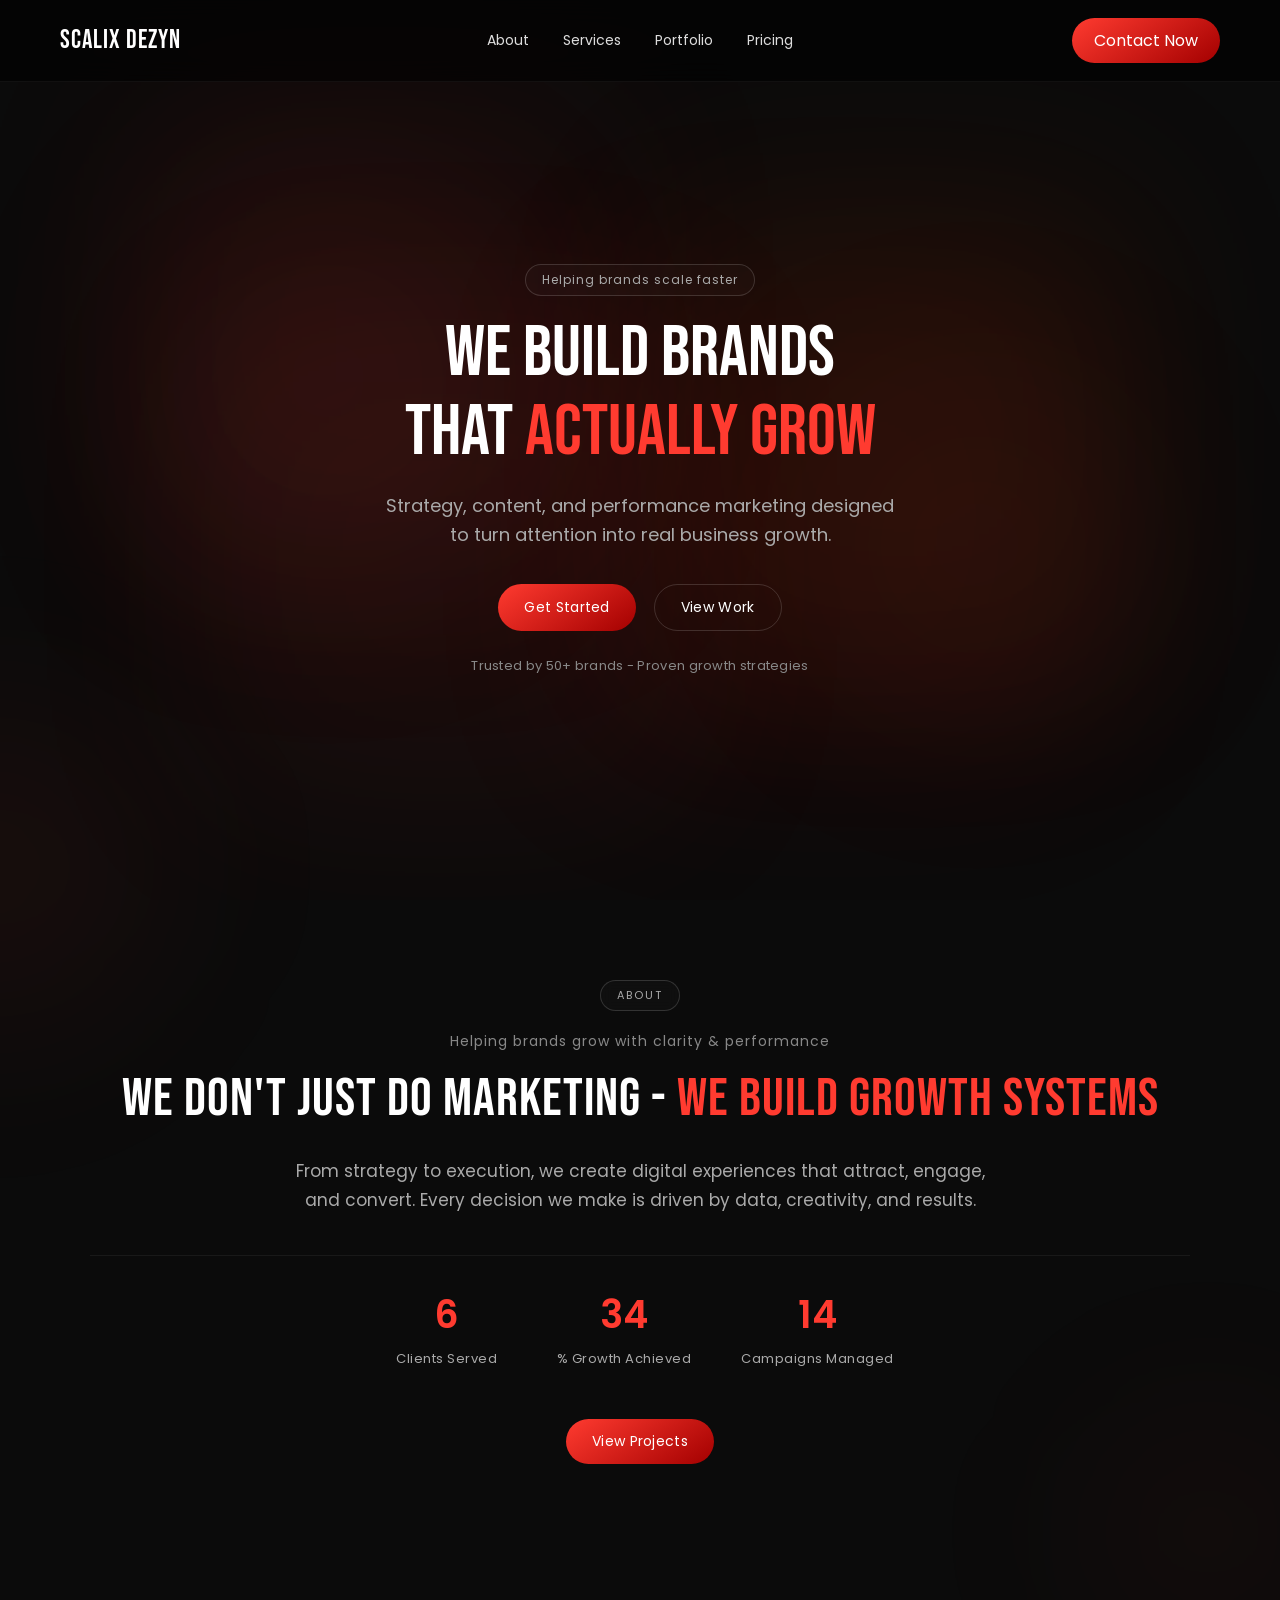
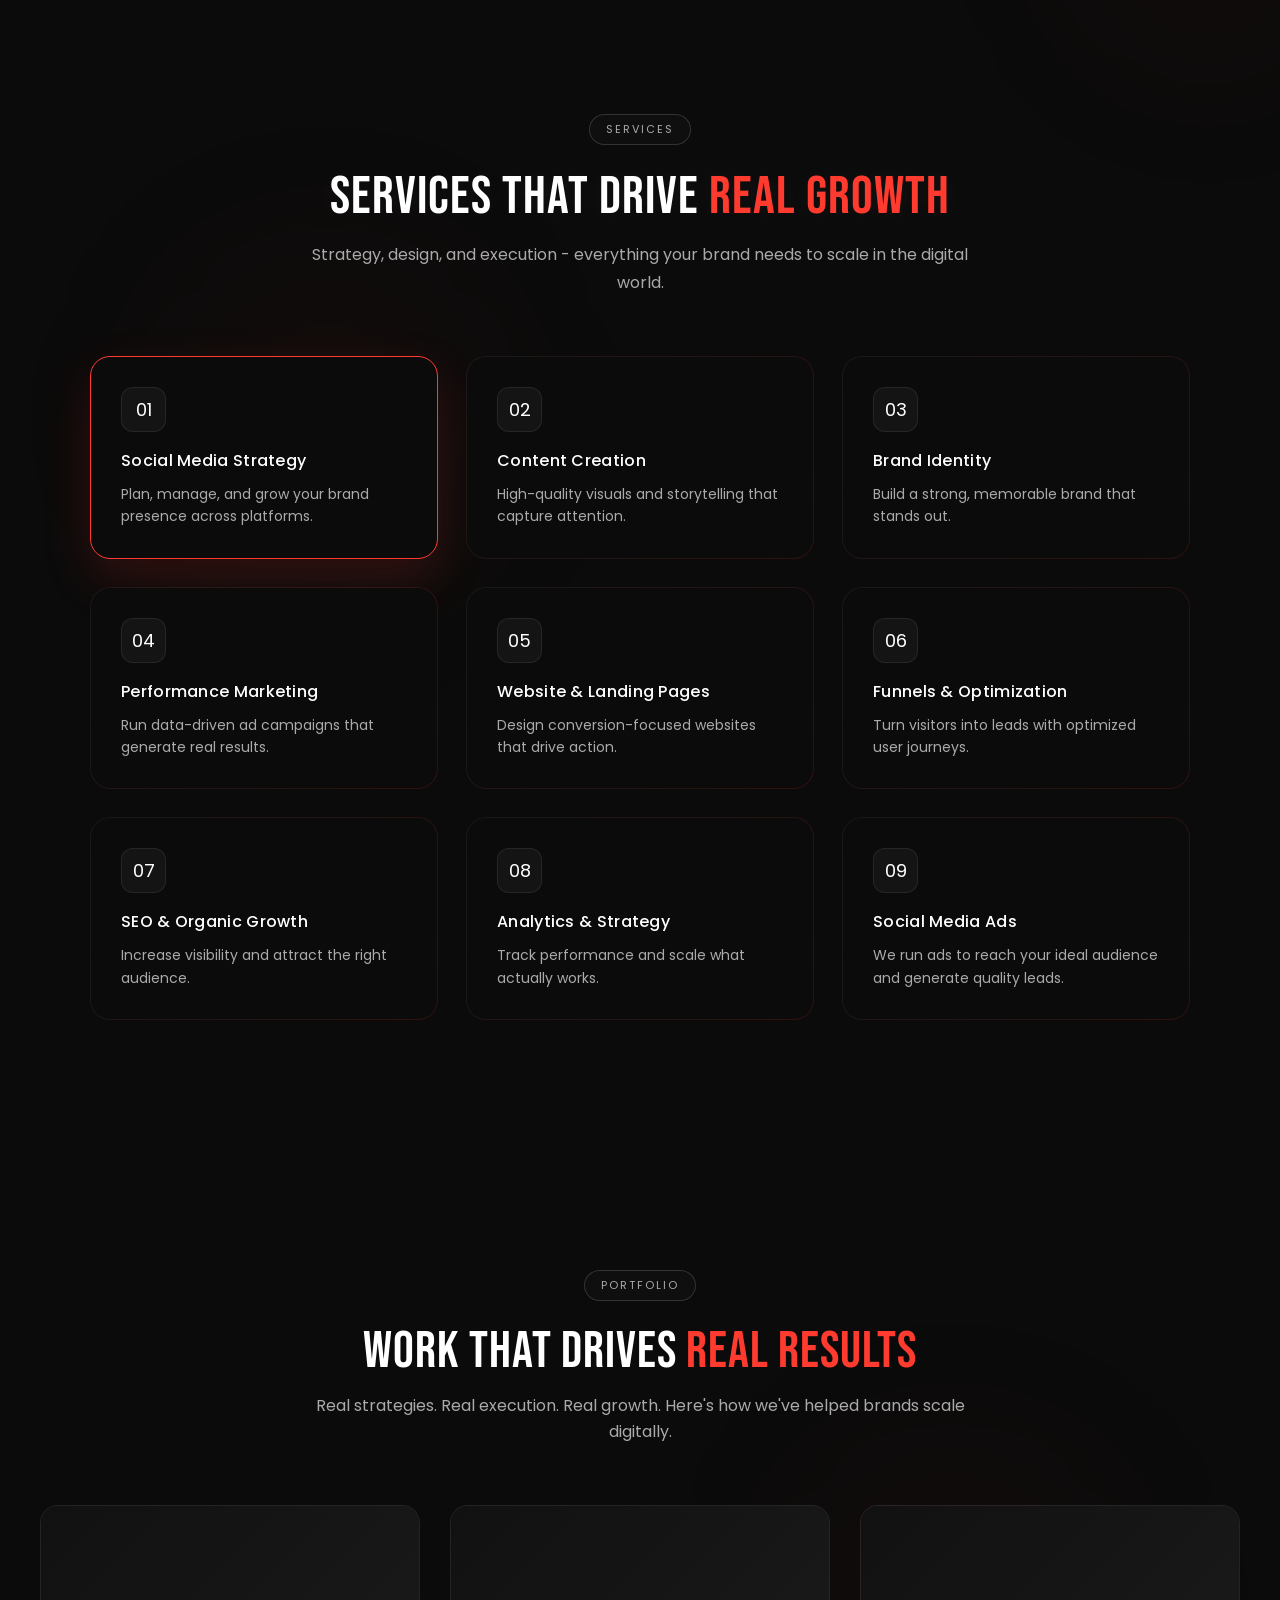
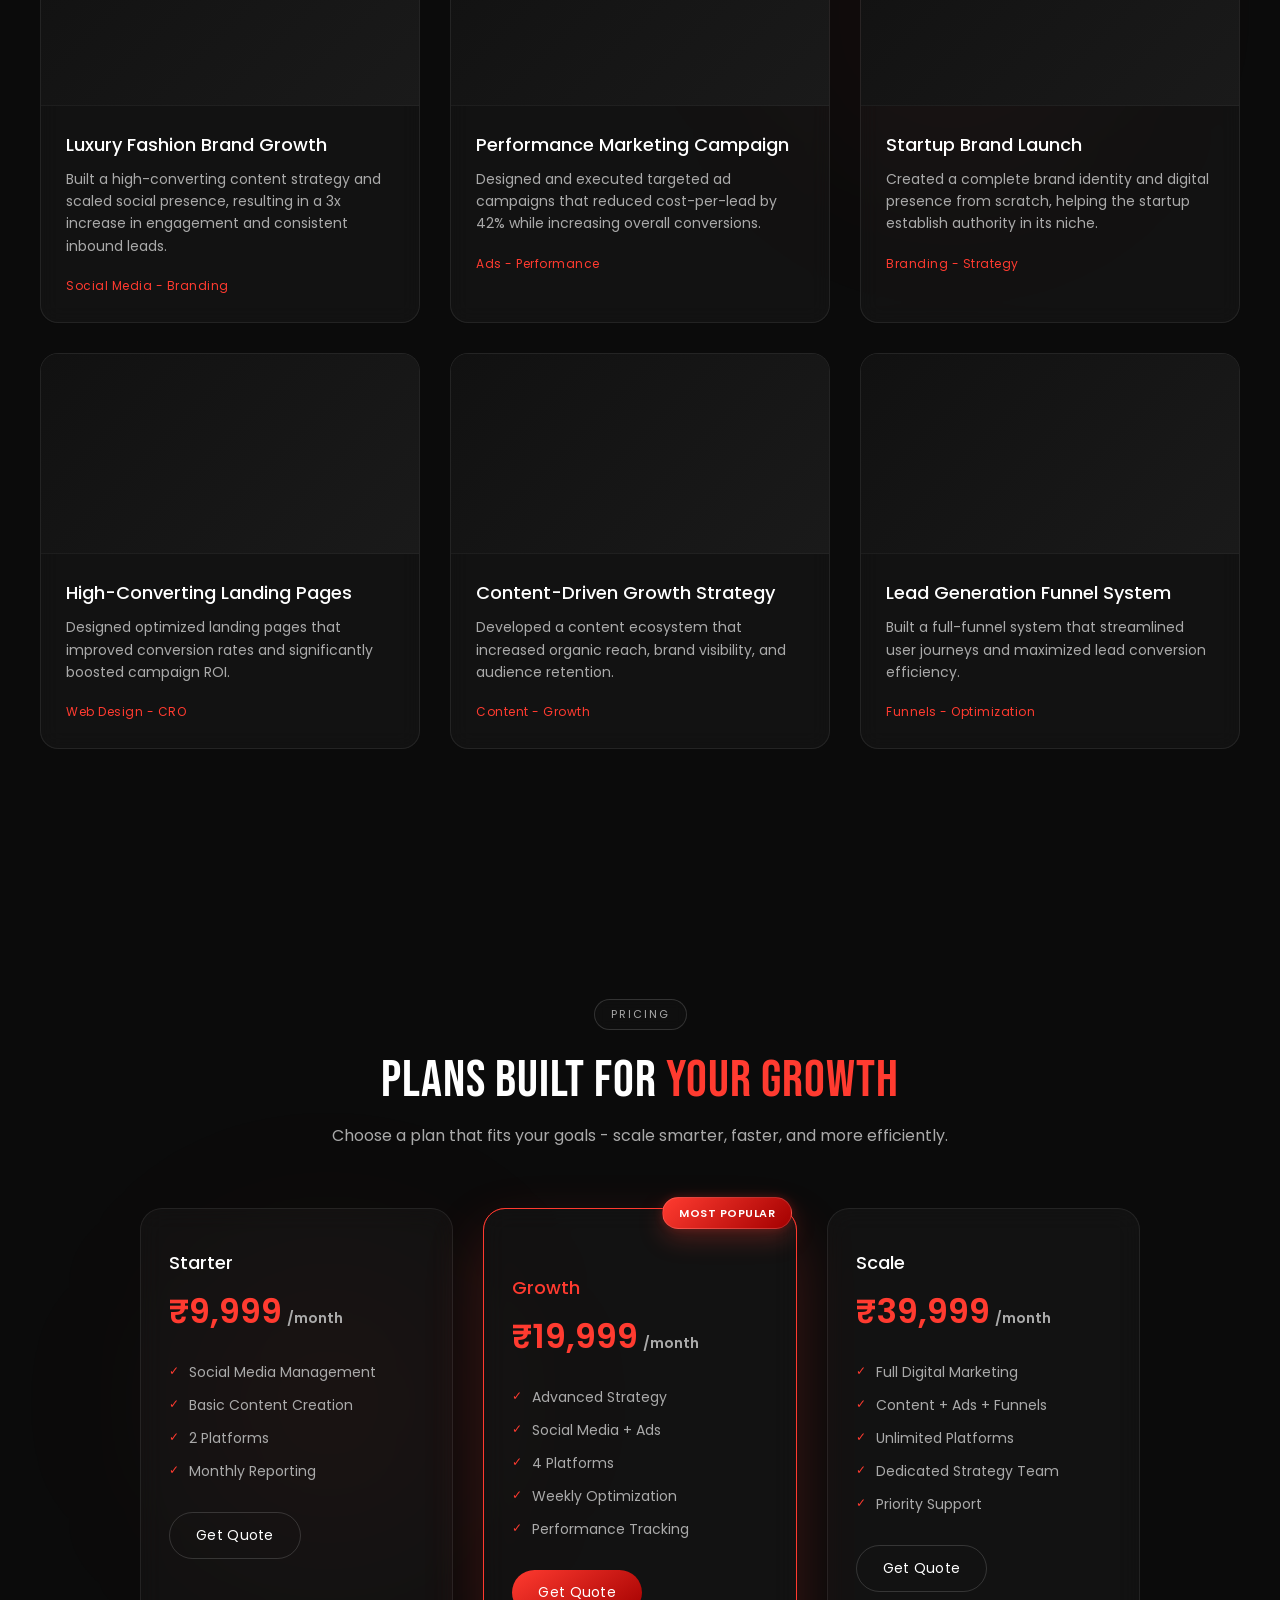
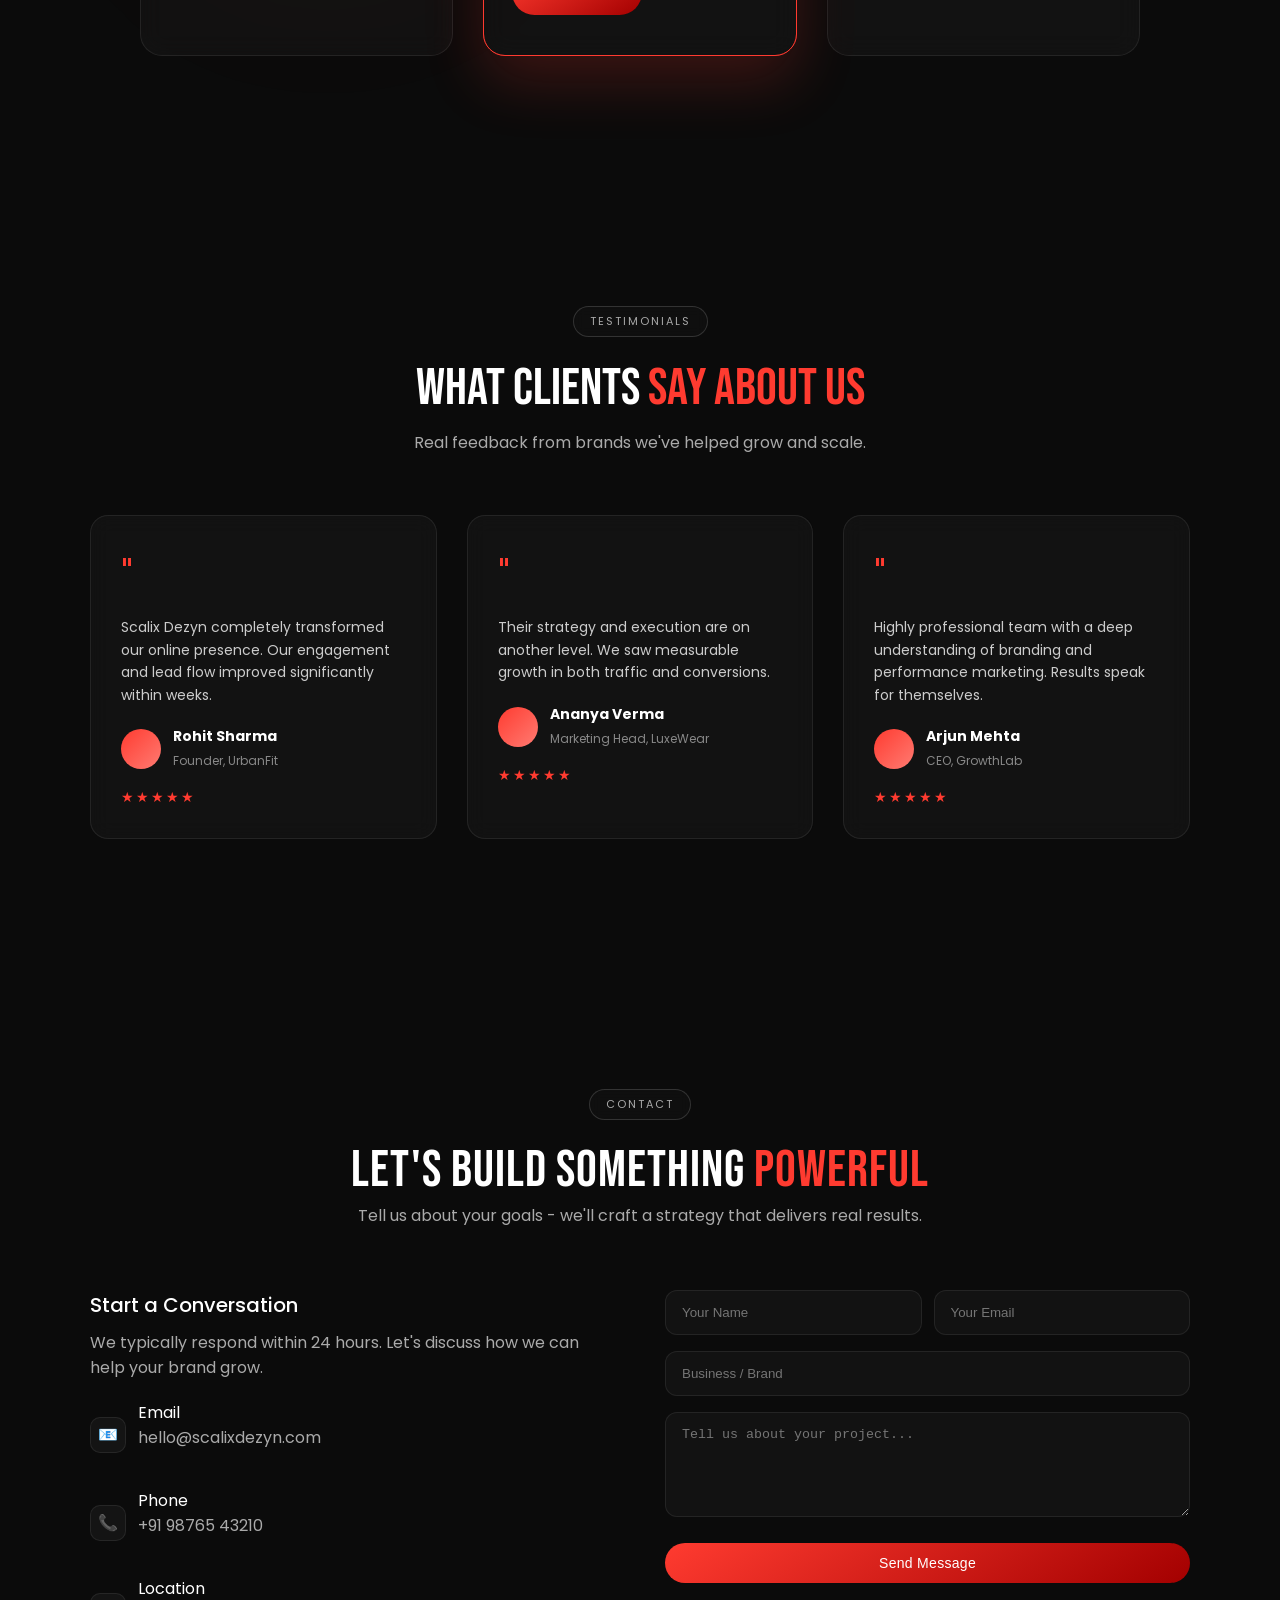
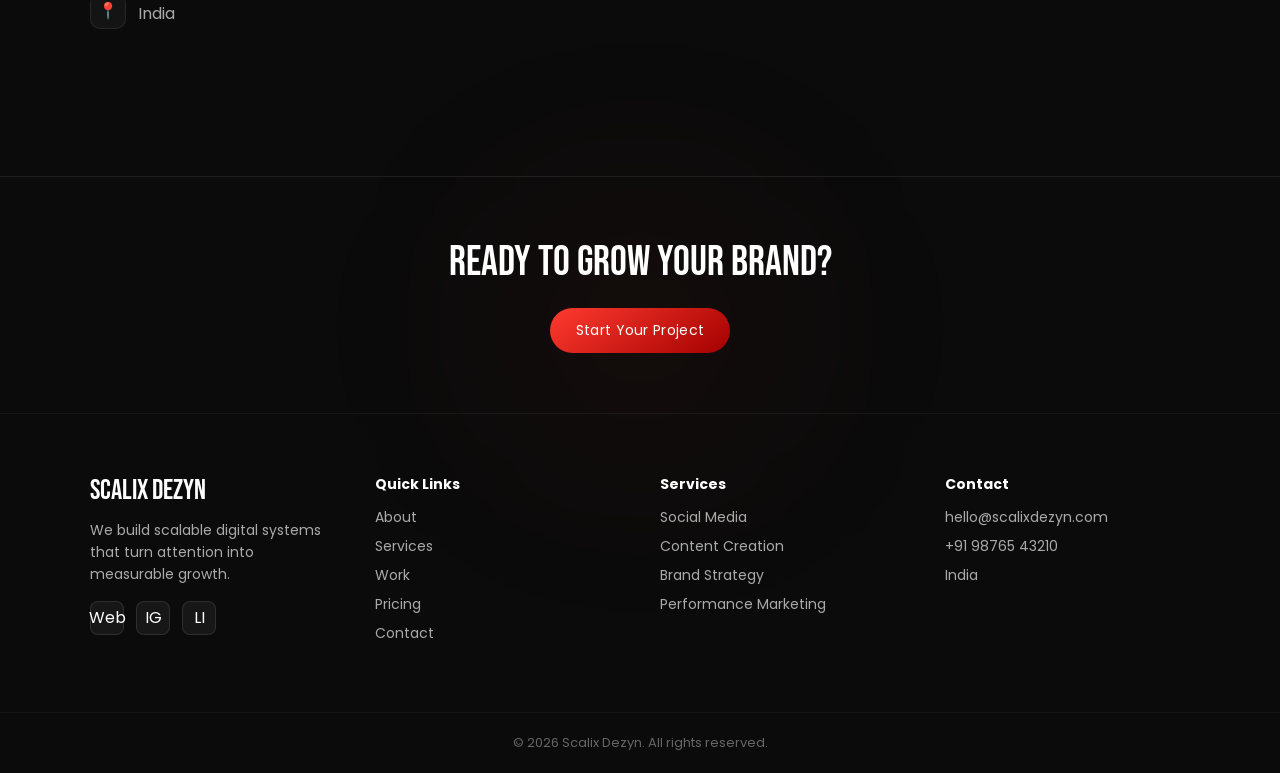
==== commit f6aaadcd: "Update index.html" ====
--- a/index.html
+++ b/index.html
@@ -621,1249 +621,3 @@
 </body>
 </html>
 
-<!DOCTYPE html>
-<html>
-<head>
- <meta charset="utf-8">
- <meta name="viewport" content="width=device-width, initial-scale=1">
- <link rel="stylesheet" type="text/css" href="css/style.css">
- <link rel="stylesheet" type="text/css" href="css/navbar.css">
- <link rel="stylesheet" type="text/css" href="css/hero.css">
- <link rel="stylesheet" type="text/css" href="css/about.css">
- <link rel="stylesheet" type="text/css" href="css/services.css">
- <link rel="stylesheet" type="text/css" href="css/portfolio.css">
- <link rel="stylesheet" type="text/css" href="css/pricing.css">
- <link rel="stylesheet" type="text/css" href="css/testimonial.css">
- <link rel="stylesheet" type="text/css" href="css/contact.css">
- <link rel="stylesheet" type="text/css" href="css/footer.css">
- <link rel="stylesheet" type="text/css" href="css/common.css">
-
- <link href="https://fonts.googleapis.com/css2?family=Bebas+Neue&family=Poppins:wght@300;500&display=swap" rel="stylesheet">  
- <title>Scalix Dezyn</title>
-</head>
-
-<script defer src="script.js"></script>
-<body>
-
-<!-- GLOBAL GLOW -->
-<div class="bg-glow">
- <span></span>
- <span></span>
- <span></span>
- <span></span>
-</div>
-
-<!-- NAVBAR -->
-<header class="navbar">
- <div class="logo"><a href="#home" class="logo">Scalix Dezyn</a></div>
-
- <nav class="nav-center">
-  <a href="#about">About</a>
-  <a href="#services">Services</a>
-  <a href="#portfolio">Portfolio</a>
-  <a href="#pricing">Pricing</a>
-</nav>
-
-<div class="nav-right">
-  <a href="#contact" class="nav-btn">Contact Now</a>
-  <div class="menu-toggle">
-    <span></span>
-    <span></span>
-    <span></span>
-  </div>
-</div>
-</header>
-
-<!-- HERO-->
-<section id="home" class="hero">
-
-  <div class="hero-content">
-
-    <!-- TOP LABEL -->
-    <p class="hero-label">Helping brands scale faster</p>
-
-    <!-- MAIN HEADING -->
-    <h1 class="reveal">
-      We build brands <br>
-      that <span class="highlight">actually grow</span>
-    </h1>
-
-    <!-- SUBTEXT -->
-    <p class="hero-subtext reveal delay-1">
-      Strategy, content, and performance marketing designed to turn
-      attention into real business growth.
-    </p>
-
-    <!-- BUTTONS -->
-    <div class="hero-buttons reveal delay-2">
-      <a href="#contact" class="btn primary">Get Started</a>
-      <a href="#portfolio" class="btn secondary">View Work</a>
-    </div>
-
-    <!-- TRUST LINE -->
-    <div class="hero-trust reveal delay-3">
-      Trusted by 50+ brands - Proven growth strategies
-    </div>
-
-  </div>
-
-</section>
-
-<!-- ABOUT -->
-<section id="about" class="about">
-  <div class="about-container">
-    <p class="about-label reveal">ABOUT</p>
-    <p class="about-tag reveal">Helping brands grow with clarity & performance</p>
-
-    <h2 class="about-quote reveal">
-      We don't just do marketing -
-      <span class="highlight">we build growth systems</span>
-    </h2>
-
-    <p class="about-subtext reveal delay-1">
-      From strategy to execution, we create digital experiences that attract, engage, 
-      and convert. Every decision we make is driven by data, creativity, and results.
-    </p>
-
-    <!-- STATS -->
-    <div class="about-stats reveal delay-2">
-
-      <div class="stat">
-        <h3 class="counter" data-target="50">0</h3>
-        <p>Clients Served</p>
-      </div>
-
-      <div class="stat">
-        <h3 class="counter" data-target="300">0</h3>
-        <p>% Growth Achieved</p>
-      </div>
-
-      <div class="stat">
-        <h3 class="counter" data-target="120">0</h3>
-        <p>Campaigns Managed</p>
-      </div>
-
-    </div>
-
-    <a href="#contact" class="btn primary reveal delay-3">
-      View Projects
-    </a>
-
-  </div>
-</section>
-
-<!-- SERVICES -->
-<section id="services" class="services">
-
-  <!-- LABEL -->
-  <p class="services-label reveal">SERVICES</p>
-
-  <!-- HEADER -->
-  <div class="services-header reveal">
-    <h2>
-      Services that drive <span class="highlight">real growth</span>
-    </h2>
-    <p class="services-subtext">
-      Strategy, design, and execution - everything your brand needs to scale in the digital world.
-    </p>
-  </div>
-
-  <!-- SERVICES GRID -->
-  <div class="services-container">
-
-    <!-- CARD 1 -->
-    <a href="sm_strategy.html" class="service-card reveal featured">
-      <div class="service-icon">01</div>
-      <h3>Social Media Strategy</h3>
-      <p>Plan, manage, and grow your brand presence across platforms.</p>
-    </a>
-
-    <!-- CARD 2 -->
-    <a href="content_creation.html" class="service-card reveal delay-1">
-      <div class="service-icon">02</div>
-      <h3>Content Creation</h3>
-      <p>High-quality visuals and storytelling that capture attention.</p>
-    </a>
-
-    <!-- CARD 3 -->
-    <a href="brand_identity.html" class="service-card reveal delay-2">
-      <div class="service-icon">03</div>
-      <h3>Brand Identity</h3>
-      <p>Build a strong, memorable brand that stands out.</p>
-    </a>
-
-    <!-- CARD 4 -->
-    <a href="performance_marketing.html" class="service-card reveal">
-      <div class="service-icon">04</div>
-      <h3>Performance Marketing</h3>
-      <p>Run data-driven ad campaigns that generate real results.</p>
-    </a>
-
-    <!-- CARD 5 -->
-    <a href="website_landing_pages.html" class="service-card reveal delay-1">
-      <div class="service-icon">05</div>
-      <h3>Website & Landing Pages</h3>
-      <p>Design conversion-focused websites that drive action.</p>
-    </a>
-
-    <!-- CARD 6 -->
-    <a href="funnels_optimization.html" class="service-card reveal delay-2">
-      <div class="service-icon">06</div>
-      <h3>Funnels & Optimization</h3>
-      <p>Turn visitors into leads with optimized user journeys.</p>
-    </a>
-
-    <!-- CARD 7 -->
-    <a href="seo_organic_growth.html" class="service-card reveal">
-      <div class="service-icon">07</div>
-      <h3>SEO & Organic Growth</h3>
-      <p>Increase visibility and attract the right audience.</p>
-    </a>
-
-    <!-- CARD 8 -->
-    <a href="analytics_strategy.html" class="service-card reveal delay-1">
-      <div class="service-icon">08</div>
-      <h3>Analytics & Strategy</h3>
-      <p>Track performance and scale what actually works.</p>
-    </a>
-
-    <!-- CARD 9 -->
-    <a href="social_media_ads.html" class="service-card reveal delay-2">
-      <div class="service-icon">09</div>
-      <h3>Social Media Ads</h3>
-      <p>We run ads to reach your ideal audience and generate quality leads.</p>
-    </a>
-
-  </div>
-
-</section>
-
-<!-- PORTFOLIO / WORK -->
-<section id="portfolio" class="portfolio">
-
-
- <!-- HEADER -->
- <p class="portfolio-label reveal">PORTFOLIO</p>
-
- <div class="portfolio-header reveal">
-  <h2>
-    Work that drives <span class="highlight">real results</span>
-  </h2>
-  <p class="portfolio-subtext">
-    Real strategies. Real execution. Real growth.  
-    Here's how we've helped brands scale digitally.
-  </p>
-</div>
-
-<!-- PROJECTS -->
-<div class="portfolio-container">
-
-  <!-- PROJECT 1 -->
-  <div class="portfolio-card reveal">
-    <div class="portfolio-image"></div>
-    <div class="portfolio-content">
-      <h3>Luxury Fashion Brand Growth</h3>
-      <p>
-        Built a high-converting content strategy and scaled social presence,
-        resulting in a 3x increase in engagement and consistent inbound leads.
-      </p>
-      <span class="portfolio-tag">Social Media - Branding</span>
-    </div>
-  </div>
-
-  <!-- PROJECT 2 -->
-  <div class="portfolio-card reveal">
-    <div class="portfolio-image"></div>
-    <div class="portfolio-content">
-      <h3>Performance Marketing Campaign</h3>
-      <p>
-        Designed and executed targeted ad campaigns that reduced cost-per-lead
-        by 42% while increasing overall conversions.
-      </p>
-      <span class="portfolio-tag">Ads - Performance</span>
-    </div>
-  </div>
-
-  <!-- PROJECT 3 -->
-  <div class="portfolio-card reveal">
-    <div class="portfolio-image"></div>
-    <div class="portfolio-content">
-      <h3>Startup Brand Launch</h3>
-      <p>
-        Created a complete brand identity and digital presence from scratch,
-        helping the startup establish authority in its niche.
-      </p>
-      <span class="portfolio-tag">Branding - Strategy</span>
-    </div>
-  </div>
-
-  <!-- PROJECT 4 -->
-  <div class="portfolio-card reveal">
-    <div class="portfolio-image"></div>
-    <div class="portfolio-content">
-      <h3>High-Converting Landing Pages</h3>
-      <p>
-        Designed optimized landing pages that improved conversion rates
-        and significantly boosted campaign ROI.
-      </p>
-      <span class="portfolio-tag">Web Design - CRO</span>
-    </div>
-  </div>
-
-  <!-- PROJECT 5 -->
-  <div class="portfolio-card reveal">
-    <div class="portfolio-image"></div>
-    <div class="portfolio-content">
-      <h3>Content-Driven Growth Strategy</h3>
-      <p>
-        Developed a content ecosystem that increased organic reach,
-        brand visibility, and audience retention.
-      </p>
-      <span class="portfolio-tag">Content - Growth</span>
-    </div>
-  </div>
-
-  <!-- PROJECT 6 -->
-  <div class="portfolio-card reveal">
-    <div class="portfolio-image"></div>
-    <div class="portfolio-content">
-      <h3>Lead Generation Funnel System</h3>
-      <p>
-        Built a full-funnel system that streamlined user journeys
-        and maximized lead conversion efficiency.
-      </p>
-      <span class="portfolio-tag">Funnels - Optimization</span>
-    </div>
-  </div>
-
-</div>
-
-</section>
-
-<!-- PRICING -->
-<section id="pricing" class="pricing">
-
-  <!-- LABEL -->
-  <p class="pricing-label reveal">PRICING</p>
-
-  <!-- HEADER -->
-  <div class="pricing-header reveal">
-    <h2>
-      Plans built for <span class="highlight">your growth</span>
-    </h2>
-    <p class="pricing-subtext">
-      Choose a plan that fits your goals - scale smarter, faster, and more efficiently.
-    </p>
-  </div>
-
-  <!-- PRICING CARDS -->
-  <div class="pricing-container">
-
-    <!-- STARTER -->
-    <div class="pricing-card reveal">
-      <h3>Starter</h3>
-      <p class="price">₹9,999<span>/month</span></p>
-
-      <ul class="features">
-        <li>Social Media Management</li>
-        <li>Basic Content Creation</li>
-        <li>2 Platforms</li>
-        <li>Monthly Reporting</li>
-      </ul>
-
-      <a href="quote_builder.html" class="btn secondary">Get Quote</a>
-    </div>
-
-    <!-- GROWTH (MAIN PLAN) -->
-    <div class="pricing-card highlight reveal delay-1">
-      <span class="badge">Most Popular</span>
-
-      <h3>Growth</h3>
-      <p class="price">₹19,999<span>/month</span></p>
-
-      <ul class="features">
-        <li>Advanced Strategy</li>
-        <li>Social Media + Ads</li>
-        <li>4 Platforms</li>
-        <li>Weekly Optimization</li>
-        <li>Performance Tracking</li>
-      </ul>
-
-      <a href="quote_builder.html" class="btn primary">Get Quote</a>
-    </div>
-
-    <!-- SCALE -->
-    <div class="pricing-card reveal delay-1">
-      <h3>Scale</h3>
-      <p class="price">₹39,999<span>/month</span></p>
-
-      <ul class="features">
-        <li>Full Digital Marketing</li>
-        <li>Content + Ads + Funnels</li>
-        <li>Unlimited Platforms</li>
-        <li>Dedicated Strategy Team</li>
-        <li>Priority Support</li>
-      </ul>
-
-      <a href="quote_builder.html" class="btn secondary">Get Quote</a>
-    </div>
-
-  </div>
-
-</section>
-
-
-<!-- TESTIMONIALS -->
-<section class="testimonials">
-
-  <!-- LABEL -->
-  <p class="testimonials-label reveal">TESTIMONIALS</p>
-
-  <!-- HEADER -->
-  <div class="testimonials-header reveal">
-    <h2>
-      What clients <span class="highlight">say about us</span>
-    </h2>
-    <p class="testimonials-subtext">
-      Real feedback from brands we've helped grow and scale.
-    </p>
-  </div>
-
-  <!-- CARDS -->
-  <div class="testimonials-container">
-
-    <!-- CARD 1 -->
-    <div class="testimonial-card reveal">
-      <div class="quote">"</div>
-
-      <p class="testimonial-text">
-        Scalix Dezyn completely transformed our online presence.
-        Our engagement and lead flow improved significantly within weeks.
-      </p>
-
-      <div class="testimonial-footer">
-        <div class="avatar"></div>
-        <div>
-          <h4>Rohit Sharma</h4>
-          <span>Founder, UrbanFit</span>
-        </div>
-      </div>
-
-      <div class="stars">★★★★★</div>
-    </div>
-
-    <!-- CARD 2 -->
-    <div class="testimonial-card reveal delay-1">
-      <div class="quote">"</div>
-
-      <p class="testimonial-text">
-        Their strategy and execution are on another level.
-        We saw measurable growth in both traffic and conversions.
-      </p>
-
-      <div class="testimonial-footer">
-        <div class="avatar"></div>
-        <div>
-          <h4>Ananya Verma</h4>
-          <span>Marketing Head, LuxeWear</span>
-        </div>
-      </div>
-
-      <div class="stars">★★★★★</div>
-    </div>
-
-    <!-- CARD 3 -->
-    <div class="testimonial-card reveal delay-2">
-      <div class="quote">"</div>
-
-      <p class="testimonial-text">
-        Highly professional team with a deep understanding of branding
-        and performance marketing. Results speak for themselves.
-      </p>
-
-      <div class="testimonial-footer">
-        <div class="avatar"></div>
-        <div>
-          <h4>Arjun Mehta</h4>
-          <span>CEO, GrowthLab</span>
-        </div>
-      </div>
-
-      <div class="stars">★★★★★</div>
-    </div>
-
-  </div>
-
-</section>
-
-
-<!-- CONTACT -->
-<section id="contact" class="contact">
-
-  <!-- LABEL -->
-  <p class="contact-label reveal">CONTACT</p>
-
-  <!-- HEADER -->
-  <div class="contact-header reveal">
-    <h2>
-      Let's build something <span class="highlight">powerful</span>
-    </h2>
-    <p class="contact-subtext">
-      Tell us about your goals - we'll craft a strategy that delivers real results.
-    </p>
-  </div>
-
-  <div class="contact-container">
-
-    <!-- LEFT -->
-    <div class="contact-info reveal">
-
-      <h3>Start a Conversation</h3>
-
-      <p>
-        We typically respond within 24 hours. Let's discuss how we can help your brand grow.
-      </p>
-
-      <div class="contact-details">
-
-        <div class="contact-item">
-          <div class="contact-icon">&#128231;</div>
-          <div>
-            <span>Email</span>
-            <p>hello@scalixdezyn.com</p>
-          </div>
-        </div>
-
-        <div class="contact-item">
-          <div class="contact-icon">&#128222;</div>
-          <div>
-            <span>Phone</span>
-            <p>+91 98765 43210</p>
-          </div>
-        </div>
-
-        <div class="contact-item">
-          <div class="contact-icon">&#128205;</div>
-          <div>
-            <span>Location</span>
-            <p>India</p>
-          </div>
-        </div>
-
-      </div>
-
-    </div>
-
-    <!-- RIGHT FORM -->
-    <form class="contact-form reveal delay-1">
-
-      <div class="input-row">
-        <input type="text" placeholder="Your Name" required>
-        <input type="email" placeholder="Your Email" required>
-      </div>
-
-      <input type="text" placeholder="Business / Brand">
-
-      <textarea placeholder="Tell us about your project..." rows="5"></textarea>
-
-      <button type="submit" class="btn primary">
-        Send Message
-      </button>
-
-    </form>
-
-  </div>
-
-</section>
-
-
-
-<!-- FOOTER -->
-<footer class="footer">
-
-  <!-- CTA STRIP -->
-  <div class="footer-cta">
-    <h2>Ready to grow your brand?</h2>
-    <a href="#contact" class="btn primary">Start Your Project</a>
-  </div>
-
-  <div class="footer-container">
-
-    <!-- BRAND -->
-    <div class="footer-brand">
-      <h3>Scalix Dezyn</h3>
-      <p>
-        We build scalable digital systems that turn attention into measurable growth.
-      </p>
-
-      <!-- SOCIAL -->
-      <div class="footer-social">
-        <a href="#">Web</a>
-        <a href="#">IG</a>
-        <a href="#">LI</a>
-      </div>
-    </div>
-
-    <!-- LINKS -->
-    <div class="footer-links">
-      <h4>Quick Links</h4>
-      <a href="#about">About</a>
-      <a href="#services">Services</a>
-      <a href="#portfolio">Work</a>
-      <a href="#pricing">Pricing</a>
-      <a href="#contact">Contact</a>
-    </div>
-
-    <!-- SERVICES -->
-    <div class="footer-services">
-      <h4>Services</h4>
-      <p>Social Media</p>
-      <p>Content Creation</p>
-      <p>Brand Strategy</p>
-      <p>Performance Marketing</p>
-    </div>
-
-    <!-- CONTACT -->
-    <div class="footer-contact">
-      <h4>Contact</h4>
-      <p>hello@scalixdezyn.com</p>
-      <p>+91 98765 43210</p>
-      <p>India</p>
-    </div>
-
-  </div>
-
-  <!-- BOTTOM -->
-  <div class="footer-bottom">
-    <p>&copy; 2026 Scalix Dezyn. All rights reserved.</p>
-  </div>
-
-</footer>
-
-
-</body>
-</html>
-
-<!DOCTYPE html>
-<html>
-<head>
- <meta charset="utf-8">
- <meta name="viewport" content="width=device-width, initial-scale=1">
- <link rel="stylesheet" type="text/css" href="css/style.css">
- <link rel="stylesheet" type="text/css" href="css/navbar.css">
- <link rel="stylesheet" type="text/css" href="css/hero.css">
- <link rel="stylesheet" type="text/css" href="css/about.css">
- <link rel="stylesheet" type="text/css" href="css/services.css">
- <link rel="stylesheet" type="text/css" href="css/portfolio.css">
- <link rel="stylesheet" type="text/css" href="css/pricing.css">
- <link rel="stylesheet" type="text/css" href="css/testimonial.css">
- <link rel="stylesheet" type="text/css" href="css/contact.css">
- <link rel="stylesheet" type="text/css" href="css/footer.css">
- <link rel="stylesheet" type="text/css" href="css/common.css">
-
- <link href="https://fonts.googleapis.com/css2?family=Bebas+Neue&family=Poppins:wght@300;500&display=swap" rel="stylesheet">  
- <title>Scalix Dezyn</title>
-</head>
-
-<script defer src="script.js"></script>
-<body>
-
-<!-- GLOBAL GLOW -->
-<div class="bg-glow">
- <span></span>
- <span></span>
- <span></span>
- <span></span>
-</div>
-
-<!-- NAVBAR -->
-<header class="navbar">
- <div class="logo"><a href="#home" class="logo">Scalix Dezyn</a></div>
-
- <nav class="nav-center">
-  <a href="#about">About</a>
-  <a href="#services">Services</a>
-  <a href="#portfolio">Portfolio</a>
-  <a href="#pricing">Pricing</a>
-</nav>
-
-<div class="nav-right">
-  <a href="#contact" class="nav-btn">Contact Now</a>
-  <div class="menu-toggle">
-    <span></span>
-    <span></span>
-    <span></span>
-  </div>
-</div>
-</header>
-
-<!-- HERO-->
-<section id="home" class="hero">
-
-  <div class="hero-content">
-
-    <!-- TOP LABEL -->
-    <p class="hero-label">Helping brands scale faster</p>
-
-    <!-- MAIN HEADING -->
-    <h1 class="reveal">
-      We build brands <br>
-      that <span class="highlight">actually grow</span>
-    </h1>
-
-    <!-- SUBTEXT -->
-    <p class="hero-subtext reveal delay-1">
-      Strategy, content, and performance marketing designed to turn
-      attention into real business growth.
-    </p>
-
-    <!-- BUTTONS -->
-    <div class="hero-buttons reveal delay-2">
-      <a href="#contact" class="btn primary">Get Started</a>
-      <a href="#portfolio" class="btn secondary">View Work</a>
-    </div>
-
-    <!-- TRUST LINE -->
-    <div class="hero-trust reveal delay-3">
-      Trusted by 50+ brands - Proven growth strategies
-    </div>
-
-  </div>
-
-</section>
-
-<!-- ABOUT -->
-<section id="about" class="about">
-  <div class="about-container">
-    <p class="about-label reveal">ABOUT</p>
-    <p class="about-tag reveal">Helping brands grow with clarity & performance</p>
-
-    <h2 class="about-quote reveal">
-      We don't just do marketing -
-      <span class="highlight">we build growth systems</span>
-    </h2>
-
-    <p class="about-subtext reveal delay-1">
-      From strategy to execution, we create digital experiences that attract, engage, 
-      and convert. Every decision we make is driven by data, creativity, and results.
-    </p>
-
-    <!-- STATS -->
-    <div class="about-stats reveal delay-2">
-
-      <div class="stat">
-        <h3 class="counter" data-target="50">0</h3>
-        <p>Clients Served</p>
-      </div>
-
-      <div class="stat">
-        <h3 class="counter" data-target="300">0</h3>
-        <p>% Growth Achieved</p>
-      </div>
-
-      <div class="stat">
-        <h3 class="counter" data-target="120">0</h3>
-        <p>Campaigns Managed</p>
-      </div>
-
-    </div>
-
-    <a href="#contact" class="btn primary reveal delay-3">
-      View Projects
-    </a>
-
-  </div>
-</section>
-
-<!-- SERVICES -->
-<section id="services" class="services">
-
-  <!-- LABEL -->
-  <p class="services-label reveal">SERVICES</p>
-
-  <!-- HEADER -->
-  <div class="services-header reveal">
-    <h2>
-      Services that drive <span class="highlight">real growth</span>
-    </h2>
-    <p class="services-subtext">
-      Strategy, design, and execution - everything your brand needs to scale in the digital world.
-    </p>
-  </div>
-
-  <!-- SERVICES GRID -->
-  <div class="services-container">
-
-    <!-- CARD 1 -->
-    <a href="sm_strategy.html" class="service-card reveal featured">
-      <div class="service-icon">01</div>
-      <h3>Social Media Strategy</h3>
-      <p>Plan, manage, and grow your brand presence across platforms.</p>
-    </a>
-
-    <!-- CARD 2 -->
-    <a href="content_creation.html" class="service-card reveal delay-1">
-      <div class="service-icon">02</div>
-      <h3>Content Creation</h3>
-      <p>High-quality visuals and storytelling that capture attention.</p>
-    </a>
-
-    <!-- CARD 3 -->
-    <a href="brand_identity.html" class="service-card reveal delay-2">
-      <div class="service-icon">03</div>
-      <h3>Brand Identity</h3>
-      <p>Build a strong, memorable brand that stands out.</p>
-    </a>
-
-    <!-- CARD 4 -->
-    <a href="performance_marketing.html" class="service-card reveal">
-      <div class="service-icon">04</div>
-      <h3>Performance Marketing</h3>
-      <p>Run data-driven ad campaigns that generate real results.</p>
-    </a>
-
-    <!-- CARD 5 -->
-    <a href="website_landing_pages.html" class="service-card reveal delay-1">
-      <div class="service-icon">05</div>
-      <h3>Website & Landing Pages</h3>
-      <p>Design conversion-focused websites that drive action.</p>
-    </a>
-
-    <!-- CARD 6 -->
-    <a href="funnels_optimization.html" class="service-card reveal delay-2">
-      <div class="service-icon">06</div>
-      <h3>Funnels & Optimization</h3>
-      <p>Turn visitors into leads with optimized user journeys.</p>
-    </a>
-
-    <!-- CARD 7 -->
-    <a href="seo_organic_growth.html" class="service-card reveal">
-      <div class="service-icon">07</div>
-      <h3>SEO & Organic Growth</h3>
-      <p>Increase visibility and attract the right audience.</p>
-    </a>
-
-    <!-- CARD 8 -->
-    <a href="analytics_strategy.html" class="service-card reveal delay-1">
-      <div class="service-icon">08</div>
-      <h3>Analytics & Strategy</h3>
-      <p>Track performance and scale what actually works.</p>
-    </a>
-
-    <!-- CARD 9 -->
-    <a href="social_media_ads.html" class="service-card reveal delay-2">
-      <div class="service-icon">09</div>
-      <h3>Social Media Ads</h3>
-      <p>We run ads to reach your ideal audience and generate quality leads.</p>
-    </a>
-
-  </div>
-
-</section>
-
-<!-- PORTFOLIO / WORK -->
-<section id="portfolio" class="portfolio">
-
-
- <!-- HEADER -->
- <p class="portfolio-label reveal">PORTFOLIO</p>
-
- <div class="portfolio-header reveal">
-  <h2>
-    Work that drives <span class="highlight">real results</span>
-  </h2>
-  <p class="portfolio-subtext">
-    Real strategies. Real execution. Real growth.  
-    Here's how we've helped brands scale digitally.
-  </p>
-</div>
-
-<!-- PROJECTS -->
-<div class="portfolio-container">
-
-  <!-- PROJECT 1 -->
-  <div class="portfolio-card reveal">
-    <div class="portfolio-image"></div>
-    <div class="portfolio-content">
-      <h3>Luxury Fashion Brand Growth</h3>
-      <p>
-        Built a high-converting content strategy and scaled social presence,
-        resulting in a 3x increase in engagement and consistent inbound leads.
-      </p>
-      <span class="portfolio-tag">Social Media - Branding</span>
-    </div>
-  </div>
-
-  <!-- PROJECT 2 -->
-  <div class="portfolio-card reveal">
-    <div class="portfolio-image"></div>
-    <div class="portfolio-content">
-      <h3>Performance Marketing Campaign</h3>
-      <p>
-        Designed and executed targeted ad campaigns that reduced cost-per-lead
-        by 42% while increasing overall conversions.
-      </p>
-      <span class="portfolio-tag">Ads - Performance</span>
-    </div>
-  </div>
-
-  <!-- PROJECT 3 -->
-  <div class="portfolio-card reveal">
-    <div class="portfolio-image"></div>
-    <div class="portfolio-content">
-      <h3>Startup Brand Launch</h3>
-      <p>
-        Created a complete brand identity and digital presence from scratch,
-        helping the startup establish authority in its niche.
-      </p>
-      <span class="portfolio-tag">Branding - Strategy</span>
-    </div>
-  </div>
-
-  <!-- PROJECT 4 -->
-  <div class="portfolio-card reveal">
-    <div class="portfolio-image"></div>
-    <div class="portfolio-content">
-      <h3>High-Converting Landing Pages</h3>
-      <p>
-        Designed optimized landing pages that improved conversion rates
-        and significantly boosted campaign ROI.
-      </p>
-      <span class="portfolio-tag">Web Design - CRO</span>
-    </div>
-  </div>
-
-  <!-- PROJECT 5 -->
-  <div class="portfolio-card reveal">
-    <div class="portfolio-image"></div>
-    <div class="portfolio-content">
-      <h3>Content-Driven Growth Strategy</h3>
-      <p>
-        Developed a content ecosystem that increased organic reach,
-        brand visibility, and audience retention.
-      </p>
-      <span class="portfolio-tag">Content - Growth</span>
-    </div>
-  </div>
-
-  <!-- PROJECT 6 -->
-  <div class="portfolio-card reveal">
-    <div class="portfolio-image"></div>
-    <div class="portfolio-content">
-      <h3>Lead Generation Funnel System</h3>
-      <p>
-        Built a full-funnel system that streamlined user journeys
-        and maximized lead conversion efficiency.
-      </p>
-      <span class="portfolio-tag">Funnels - Optimization</span>
-    </div>
-  </div>
-
-</div>
-
-</section>
-
-<!-- PRICING -->
-<section id="pricing" class="pricing">
-
-  <!-- LABEL -->
-  <p class="pricing-label reveal">PRICING</p>
-
-  <!-- HEADER -->
-  <div class="pricing-header reveal">
-    <h2>
-      Plans built for <span class="highlight">your growth</span>
-    </h2>
-    <p class="pricing-subtext">
-      Choose a plan that fits your goals - scale smarter, faster, and more efficiently.
-    </p>
-  </div>
-
-  <!-- PRICING CARDS -->
-  <div class="pricing-container">
-
-    <!-- STARTER -->
-    <div class="pricing-card reveal">
-      <h3>Starter</h3>
-      <p class="price">₹9,999<span>/month</span></p>
-
-      <ul class="features">
-        <li>Social Media Management</li>
-        <li>Basic Content Creation</li>
-        <li>2 Platforms</li>
-        <li>Monthly Reporting</li>
-      </ul>
-
-      <a href="quote_builder.html" class="btn secondary">Get Quote</a>
-    </div>
-
-    <!-- GROWTH (MAIN PLAN) -->
-    <div class="pricing-card highlight reveal delay-1">
-      <span class="badge">Most Popular</span>
-
-      <h3>Growth</h3>
-      <p class="price">₹19,999<span>/month</span></p>
-
-      <ul class="features">
-        <li>Advanced Strategy</li>
-        <li>Social Media + Ads</li>
-        <li>4 Platforms</li>
-        <li>Weekly Optimization</li>
-        <li>Performance Tracking</li>
-      </ul>
-
-      <a href="quote_builder.html" class="btn primary">Get Quote</a>
-    </div>
-
-    <!-- SCALE -->
-    <div class="pricing-card reveal delay-1">
-      <h3>Scale</h3>
-      <p class="price">₹39,999<span>/month</span></p>
-
-      <ul class="features">
-        <li>Full Digital Marketing</li>
-        <li>Content + Ads + Funnels</li>
-        <li>Unlimited Platforms</li>
-        <li>Dedicated Strategy Team</li>
-        <li>Priority Support</li>
-      </ul>
-
-      <a href="quote_builder.html" class="btn secondary">Get Quote</a>
-    </div>
-
-  </div>
-
-</section>
-
-
-<!-- TESTIMONIALS -->
-<section class="testimonials">
-
-  <!-- LABEL -->
-  <p class="testimonials-label reveal">TESTIMONIALS</p>
-
-  <!-- HEADER -->
-  <div class="testimonials-header reveal">
-    <h2>
-      What clients <span class="highlight">say about us</span>
-    </h2>
-    <p class="testimonials-subtext">
-      Real feedback from brands we've helped grow and scale.
-    </p>
-  </div>
-
-  <!-- CARDS -->
-  <div class="testimonials-container">
-
-    <!-- CARD 1 -->
-    <div class="testimonial-card reveal">
-      <div class="quote">"</div>
-
-      <p class="testimonial-text">
-        Scalix Dezyn completely transformed our online presence.
-        Our engagement and lead flow improved significantly within weeks.
-      </p>
-
-      <div class="testimonial-footer">
-        <div class="avatar"></div>
-        <div>
-          <h4>Rohit Sharma</h4>
-          <span>Founder, UrbanFit</span>
-        </div>
-      </div>
-
-      <div class="stars">★★★★★</div>
-    </div>
-
-    <!-- CARD 2 -->
-    <div class="testimonial-card reveal delay-1">
-      <div class="quote">"</div>
-
-      <p class="testimonial-text">
-        Their strategy and execution are on another level.
-        We saw measurable growth in both traffic and conversions.
-      </p>
-
-      <div class="testimonial-footer">
-        <div class="avatar"></div>
-        <div>
-          <h4>Ananya Verma</h4>
-          <span>Marketing Head, LuxeWear</span>
-        </div>
-      </div>
-
-      <div class="stars">★★★★★</div>
-    </div>
-
-    <!-- CARD 3 -->
-    <div class="testimonial-card reveal delay-2">
-      <div class="quote">"</div>
-
-      <p class="testimonial-text">
-        Highly professional team with a deep understanding of branding
-        and performance marketing. Results speak for themselves.
-      </p>
-
-      <div class="testimonial-footer">
-        <div class="avatar"></div>
-        <div>
-          <h4>Arjun Mehta</h4>
-          <span>CEO, GrowthLab</span>
-        </div>
-      </div>
-
-      <div class="stars">★★★★★</div>
-    </div>
-
-  </div>
-
-</section>
-
-
-<!-- CONTACT -->
-<section id="contact" class="contact">
-
-  <!-- LABEL -->
-  <p class="contact-label reveal">CONTACT</p>
-
-  <!-- HEADER -->
-  <div class="contact-header reveal">
-    <h2>
-      Let's build something <span class="highlight">powerful</span>
-    </h2>
-    <p class="contact-subtext">
-      Tell us about your goals - we'll craft a strategy that delivers real results.
-    </p>
-  </div>
-
-  <div class="contact-container">
-
-    <!-- LEFT -->
-    <div class="contact-info reveal">
-
-      <h3>Start a Conversation</h3>
-
-      <p>
-        We typically respond within 24 hours. Let's discuss how we can help your brand grow.
-      </p>
-
-      <div class="contact-details">
-
-        <div class="contact-item">
-          <div class="contact-icon">&#128231;</div>
-          <div>
-            <span>Email</span>
-            <p>hello@scalixdezyn.com</p>
-          </div>
-        </div>
-
-        <div class="contact-item">
-          <div class="contact-icon">&#128222;</div>
-          <div>
-            <span>Phone</span>
-            <p>+91 98765 43210</p>
-          </div>
-        </div>
-
-        <div class="contact-item">
-          <div class="contact-icon">&#128205;</div>
-          <div>
-            <span>Location</span>
-            <p>India</p>
-          </div>
-        </div>
-
-      </div>
-
-    </div>
-
-    <!-- RIGHT FORM -->
-    <form class="contact-form reveal delay-1">
-
-      <div class="input-row">
-        <input type="text" placeholder="Your Name" required>
-        <input type="email" placeholder="Your Email" required>
-      </div>
-
-      <input type="text" placeholder="Business / Brand">
-
-      <textarea placeholder="Tell us about your project..." rows="5"></textarea>
-
-      <button type="submit" class="btn primary">
-        Send Message
-      </button>
-
-    </form>
-
-  </div>
-
-</section>
-
-
-
-<!-- FOOTER -->
-<footer class="footer">
-
-  <!-- CTA STRIP -->
-  <div class="footer-cta">
-    <h2>Ready to grow your brand?</h2>
-    <a href="#contact" class="btn primary">Start Your Project</a>
-  </div>
-
-  <div class="footer-container">
-
-    <!-- BRAND -->
-    <div class="footer-brand">
-      <h3>Scalix Dezyn</h3>
-      <p>
-        We build scalable digital systems that turn attention into measurable growth.
-      </p>
-
-      <!-- SOCIAL -->
-      <div class="footer-social">
-        <a href="#">Web</a>
-        <a href="#">IG</a>
-        <a href="#">LI</a>
-      </div>
-    </div>
-
-    <!-- LINKS -->
-    <div class="footer-links">
-      <h4>Quick Links</h4>
-      <a href="#about">About</a>
-      <a href="#services">Services</a>
-      <a href="#portfolio">Work</a>
-      <a href="#pricing">Pricing</a>
-      <a href="#contact">Contact</a>
-    </div>
-
-    <!-- SERVICES -->
-    <div class="footer-services">
-      <h4>Services</h4>
-      <p>Social Media</p>
-      <p>Content Creation</p>
-      <p>Brand Strategy</p>
-      <p>Performance Marketing</p>
-    </div>
-
-    <!-- CONTACT -->
-    <div class="footer-contact">
-      <h4>Contact</h4>
-      <p>hello@scalixdezyn.com</p>
-      <p>+91 98765 43210</p>
-      <p>India</p>
-    </div>
-
-  </div>
-
-  <!-- BOTTOM -->
-  <div class="footer-bottom">
-    <p>&copy; 2026 Scalix Dezyn. All rights reserved.</p>
-  </div>
-
-</footer>
-
-
-</body>
-</html>
-
